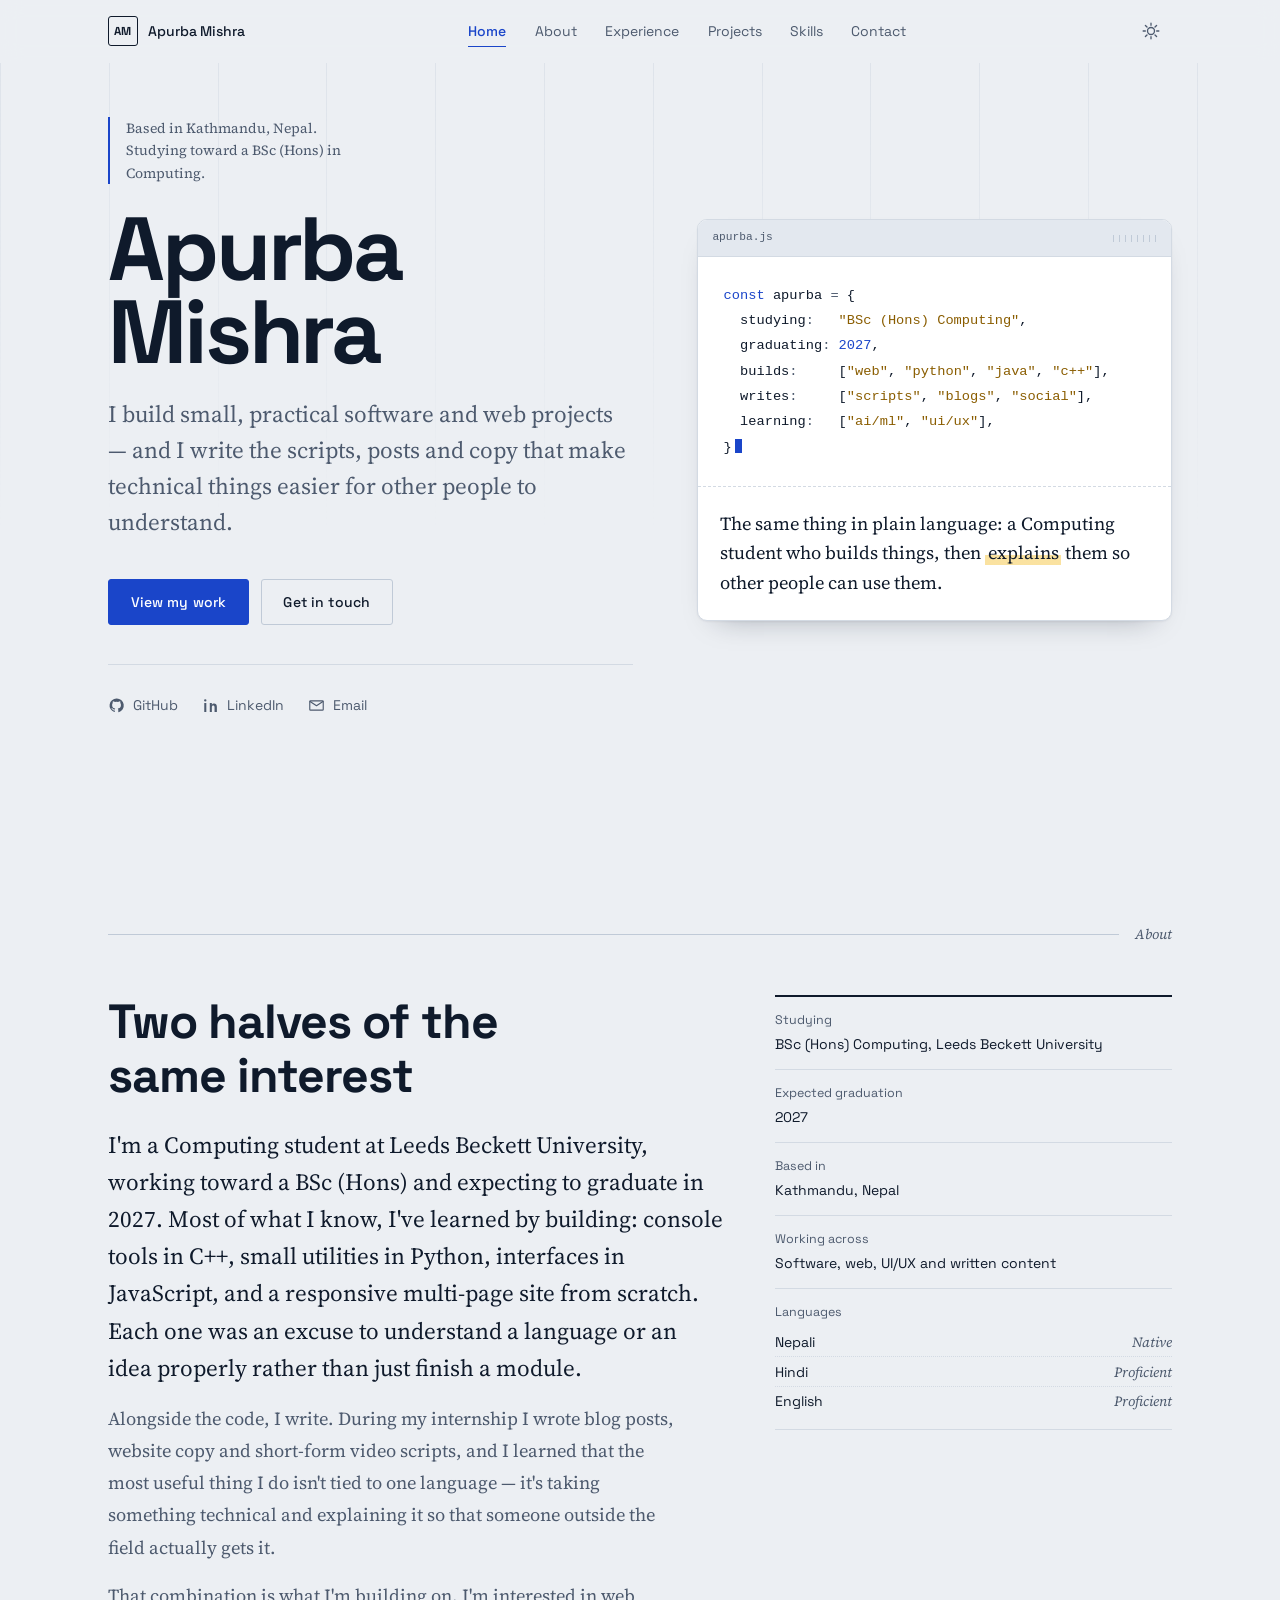
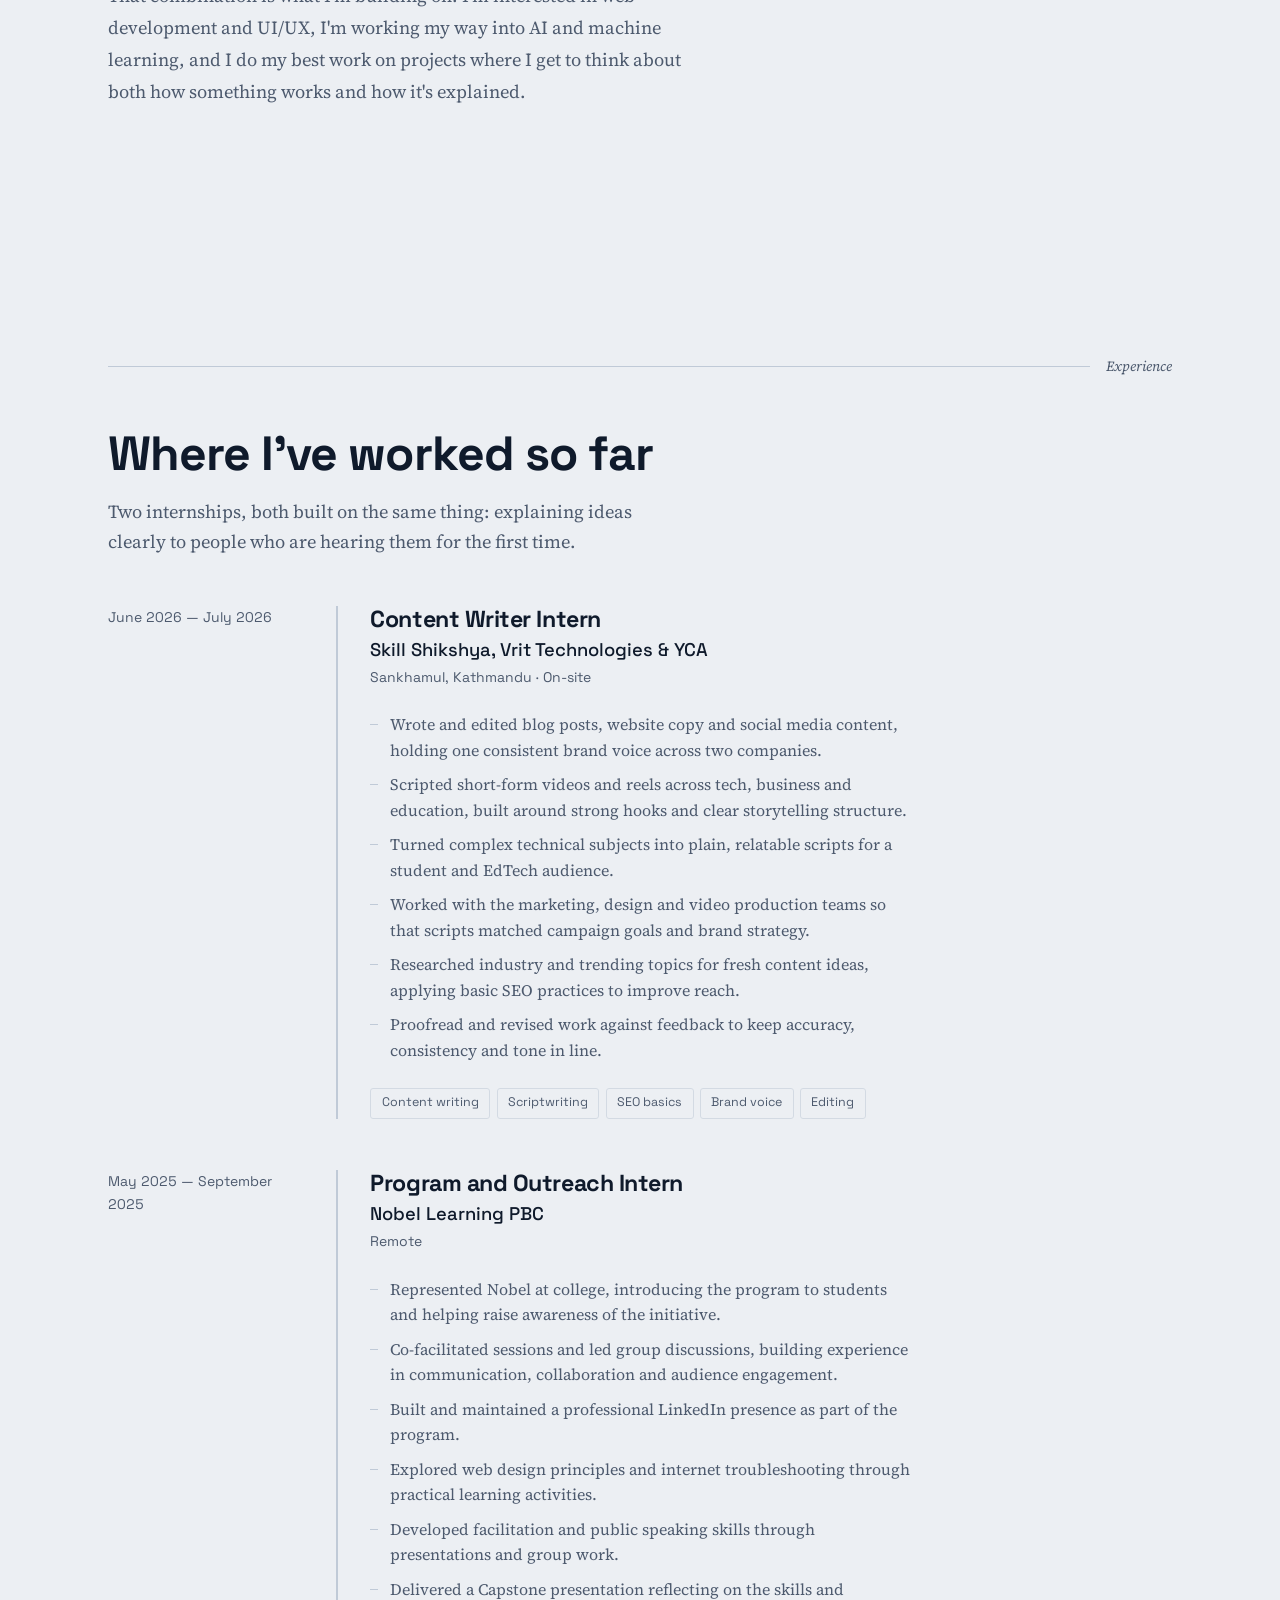
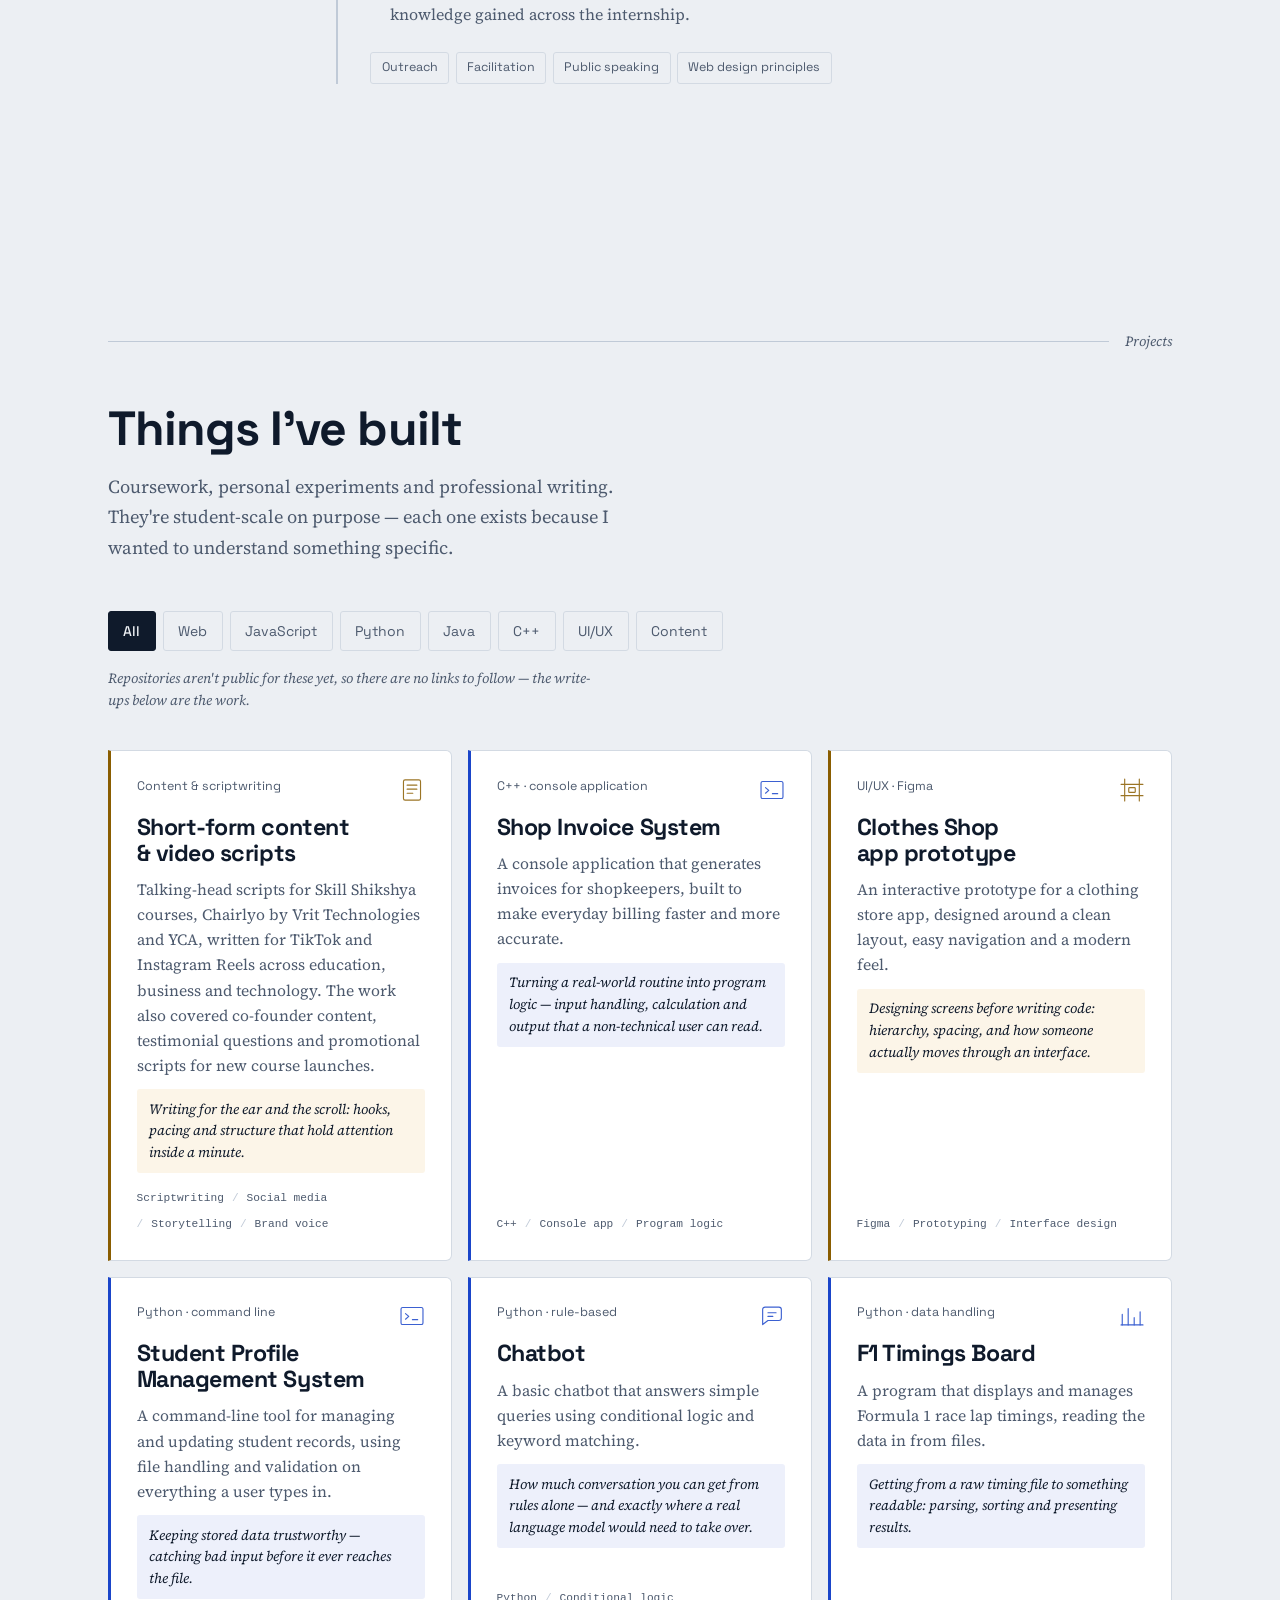
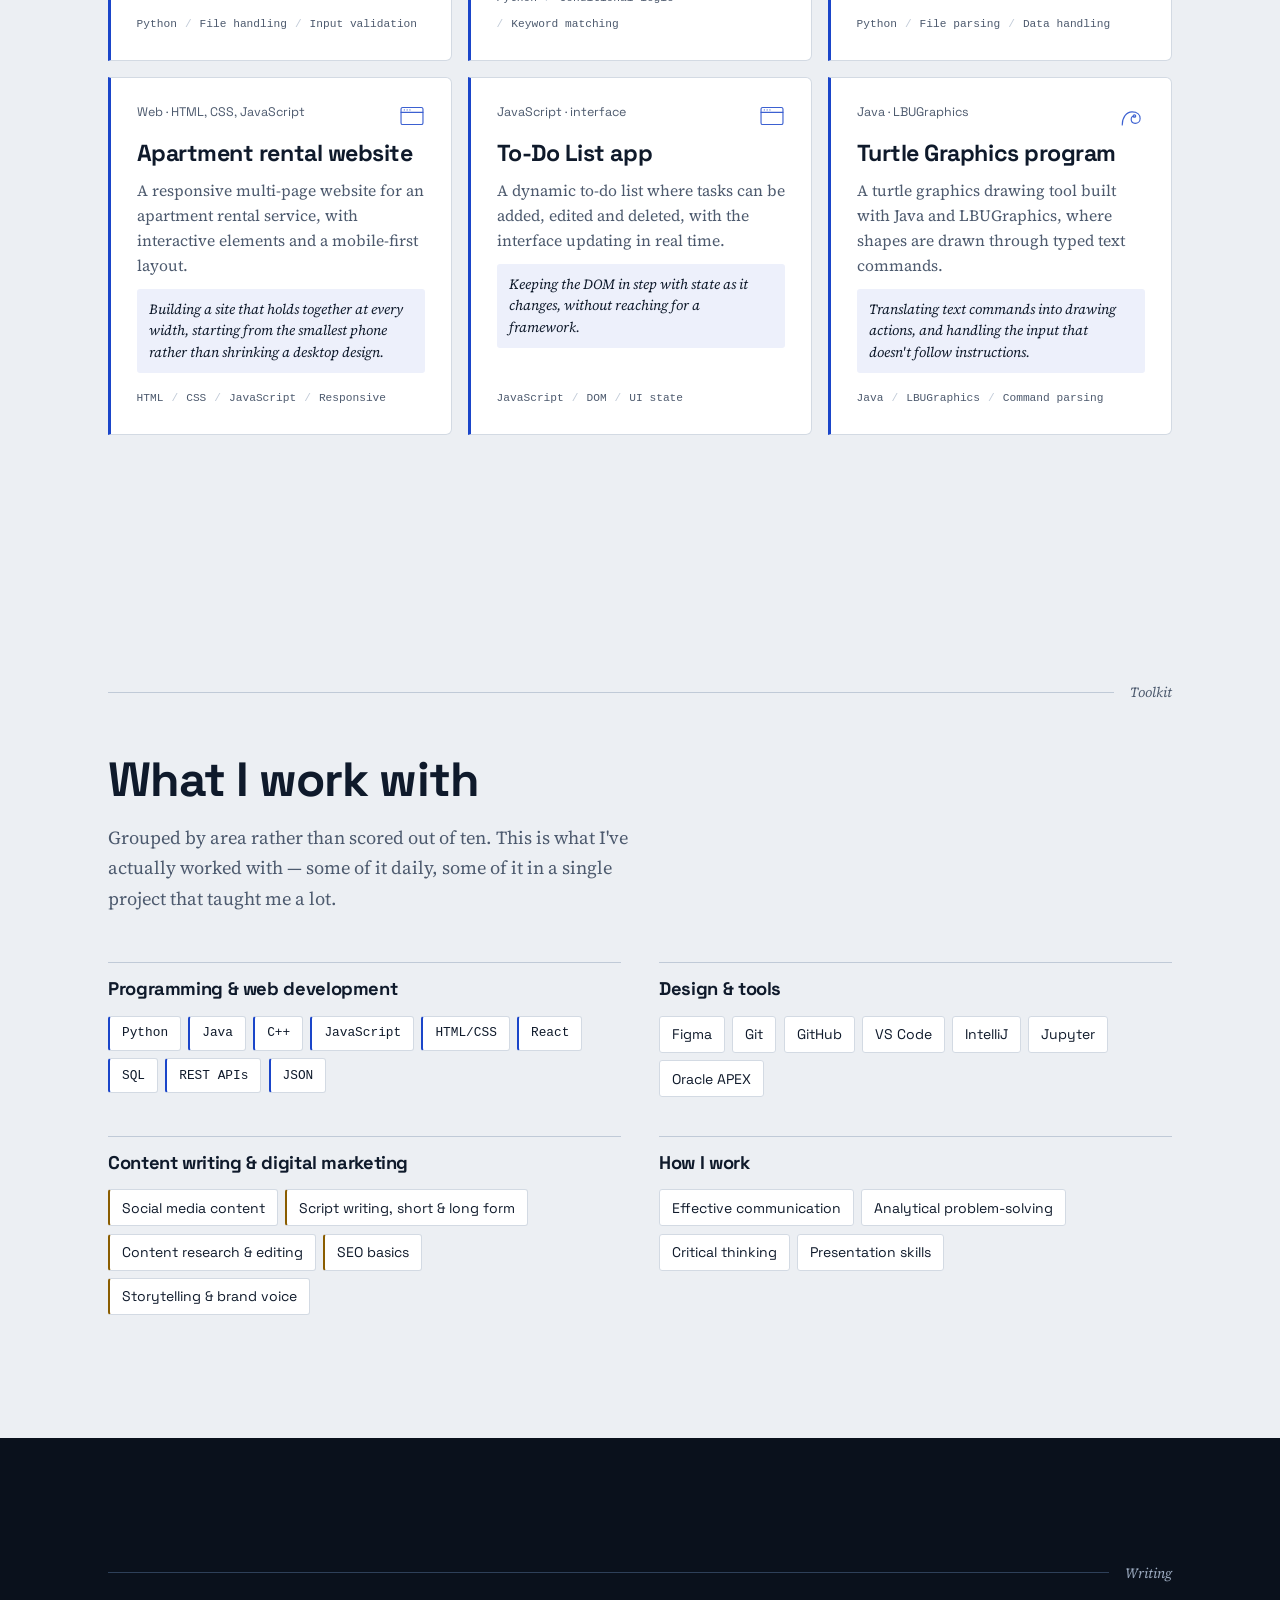
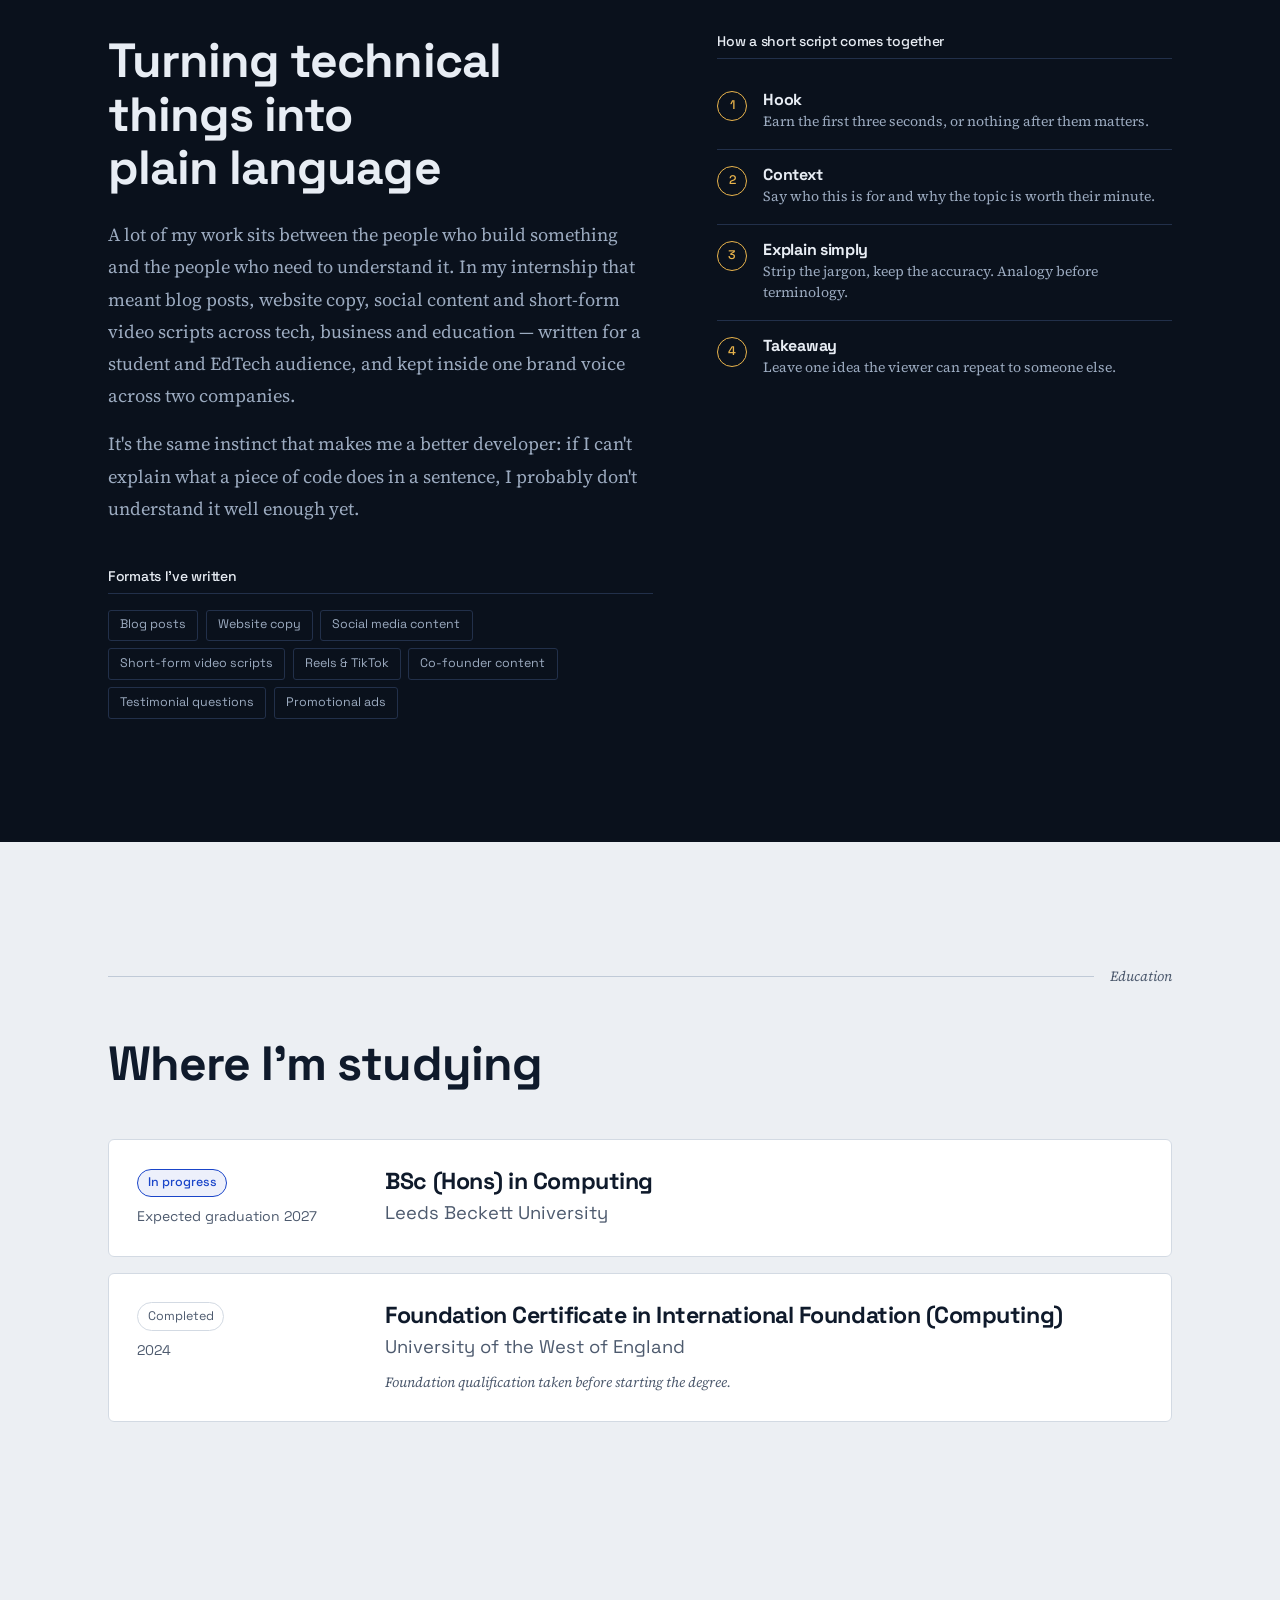
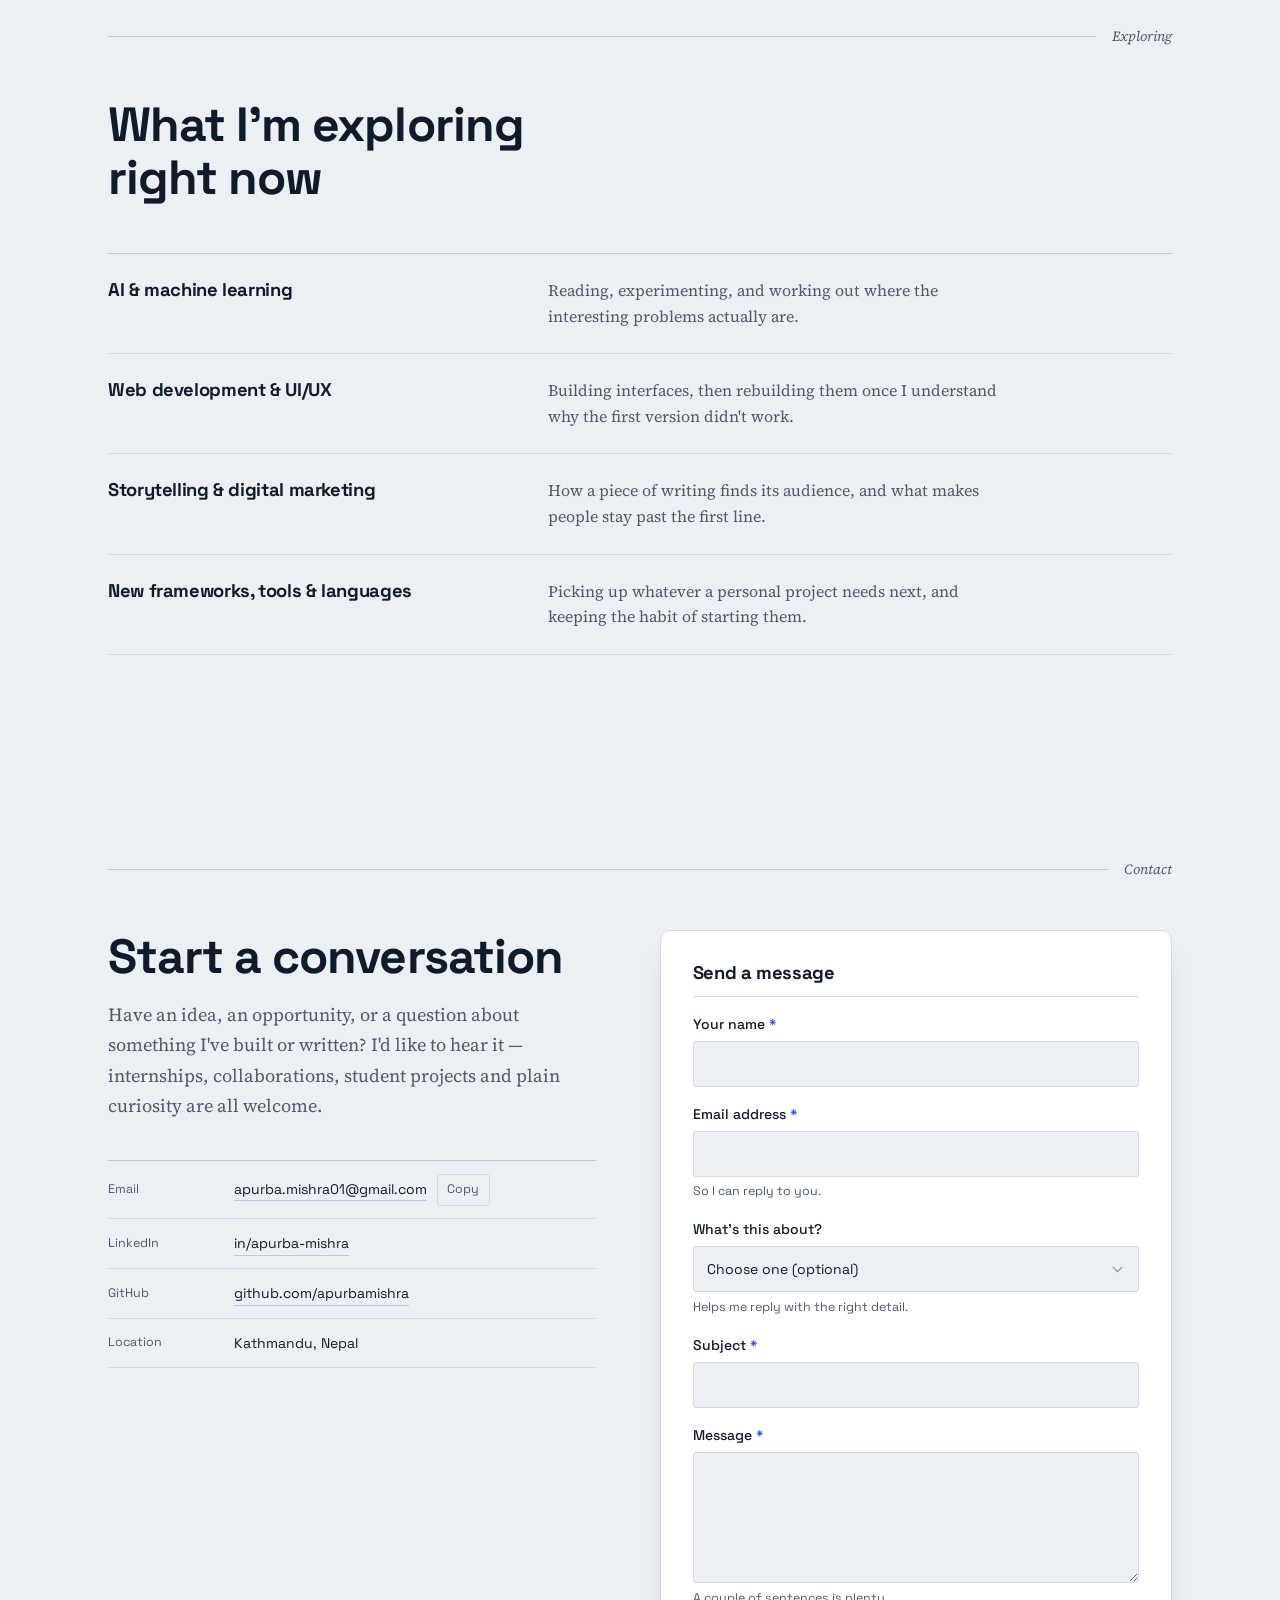
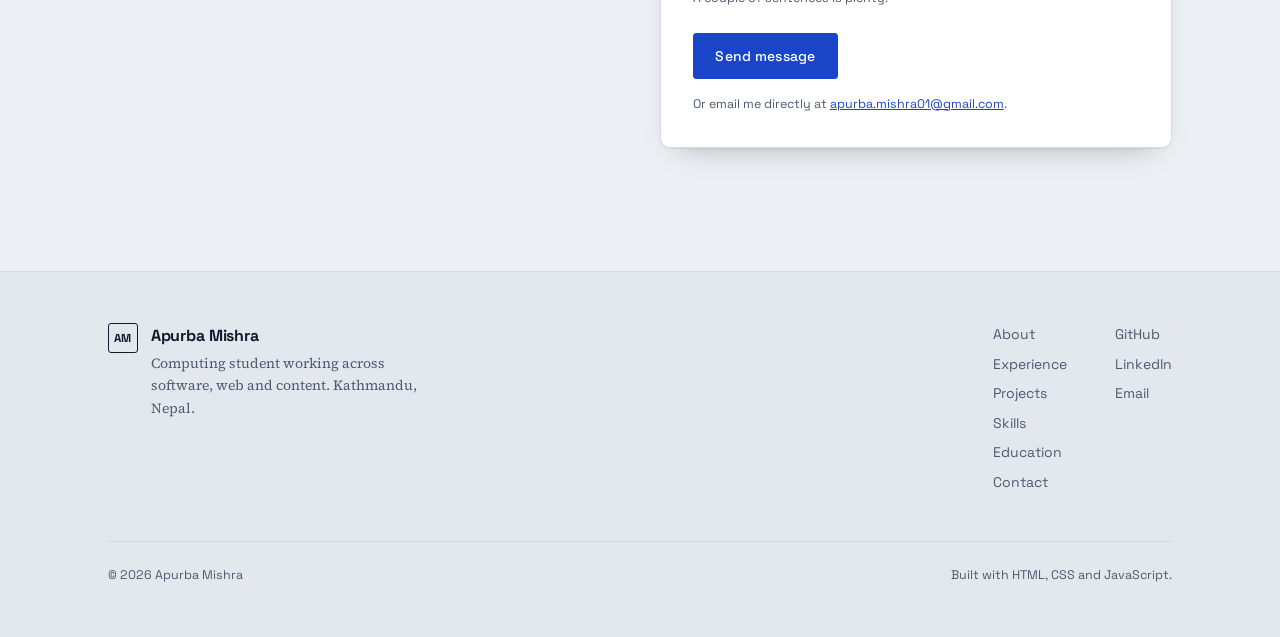
==== index.html @ a7460ad1 "Initial portfolio website" ====
<!DOCTYPE html>
<html lang="en">
<head>
<meta charset="utf-8">
<meta name="viewport" content="width=device-width, initial-scale=1">

<title>Apurba Mishra — Computing Student in Kathmandu</title>
<meta name="description" content="Apurba Mishra is a Computing student at Leeds Beckett University (expected 2027) working across software, web development and digital content writing in Kathmandu, Nepal.">
<link rel="canonical" href="https://apurbamishra.com.np/">
<meta name="robots" content="index, follow">
<meta name="author" content="Apurba Mishra">
<meta name="color-scheme" content="light dark">
<meta name="theme-color" content="#eceff3" media="(prefers-color-scheme: light)">
<meta name="theme-color" content="#0a111c" media="(prefers-color-scheme: dark)">

<!-- Open Graph -->
<meta property="og:type" content="website">
<meta property="og:url" content="https://apurbamishra.com.np/">
<meta property="og:site_name" content="Apurba Mishra">
<meta property="og:title" content="Apurba Mishra — Computing Student in Kathmandu">
<meta property="og:description" content="Computing student building practical software and web projects, and writing the scripts and articles that make technical ideas easier to understand.">
<meta property="og:image" content="https://apurbamishra.com.np/assets/og-image.png">
<meta property="og:image:width" content="1200">
<meta property="og:image:height" content="630">
<meta property="og:image:alt" content="Apurba Mishra — Computing student, Kathmandu, Nepal">
<meta property="og:locale" content="en_GB">

<!-- Twitter / X -->
<meta name="twitter:card" content="summary_large_image">
<meta name="twitter:title" content="Apurba Mishra — Computing Student in Kathmandu">
<meta name="twitter:description" content="Computing student building practical software and web projects, and writing the scripts and articles that make technical ideas easier to understand.">
<meta name="twitter:image" content="https://apurbamishra.com.np/assets/og-image.png">

<!-- Icons -->
<link rel="icon" href="assets/favicon.svg" type="image/svg+xml">
<link rel="icon" href="assets/favicon-32.png" sizes="32x32" type="image/png">
<link rel="icon" href="assets/favicon-16.png" sizes="16x16" type="image/png">
<link rel="apple-touch-icon" href="assets/apple-touch-icon.png">

<!-- Typefaces: Space Grotesk (interface) + Source Serif 4 (reading). Mono uses the system stack. -->
<link rel="preconnect" href="https://fonts.googleapis.com">
<link rel="preconnect" href="https://fonts.gstatic.com" crossorigin>
<link rel="stylesheet" href="https://fonts.googleapis.com/css2?family=Source+Serif+4:ital,opsz,wght@0,8..60,400;0,8..60,600;1,8..60,400&family=Space+Grotesk:wght@400;500;700&display=swap">

<link rel="stylesheet" href="styles.css">

<!-- Applies the saved theme before first paint so the page never flashes the wrong colours. -->
<script>
  (function () {
    try {
      var saved = localStorage.getItem('am-theme');
      var theme = saved || (window.matchMedia('(prefers-color-scheme: dark)').matches ? 'dark' : 'light');
      document.documentElement.dataset.theme = theme;
    } catch (e) {
      document.documentElement.dataset.theme = 'light';
    }
    document.documentElement.classList.add('js');
  })();
</script>

<script type="application/ld+json">
{
  "@context": "https://schema.org",
  "@graph": [
    {
      "@type": "Person",
      "@id": "https://apurbamishra.com.np/#apurba-mishra",
      "name": "Apurba Mishra",
      "givenName": "Apurba",
      "familyName": "Mishra",
      "url": "https://apurbamishra.com.np/",
      "email": "mailto:apurba.mishra01@gmail.com",
      "jobTitle": "Computing Student",
      "description": "Computing student working across software development, web development and digital content writing.",
      "address": {
        "@type": "PostalAddress",
        "addressLocality": "Kathmandu",
        "addressCountry": "NP"
      },
      "affiliation": {
        "@type": "CollegeOrUniversity",
        "name": "Leeds Beckett University"
      },
      "alumniOf": {
        "@type": "CollegeOrUniversity",
        "name": "University of the West of England"
      },
      "knowsAbout": [
        "Software Development",
        "Web Development",
        "Python",
        "Java",
        "C++",
        "JavaScript",
        "HTML and CSS",
        "UI/UX Design",
        "Content Writing",
        "Scriptwriting"
      ],
      "knowsLanguage": [
        { "@type": "Language", "name": "Nepali" },
        { "@type": "Language", "name": "Hindi" },
        { "@type": "Language", "name": "English" }
      ],
      "sameAs": [
        "https://github.com/apurbamishra",
        "https://www.linkedin.com/in/apurba-mishra-a02538324"
      ]
    },
    {
      "@type": "WebSite",
      "@id": "https://apurbamishra.com.np/#website",
      "url": "https://apurbamishra.com.np/",
      "name": "Apurba Mishra",
      "inLanguage": "en",
      "about": { "@id": "https://apurbamishra.com.np/#apurba-mishra" },
      "publisher": { "@id": "https://apurbamishra.com.np/#apurba-mishra" }
    }
  ]
}
</script>
</head>

<body>
<a class="skip-link" href="#main">Skip to content</a>

<div class="progress" aria-hidden="true"><span class="progress__bar" id="readingProgress"></span></div>

<header class="site-header" id="top">
  <div class="shell header__inner">
    <a class="brand" href="#top">
      <span class="brand__mark" aria-hidden="true">AM</span>
      <span class="brand__name">Apurba Mishra</span>
    </a>

    <nav class="nav" id="primary-nav" aria-label="Primary">
      <ul class="nav__list">
        <li><a class="nav__link" href="#home">Home</a></li>
        <li><a class="nav__link" href="#about">About</a></li>
        <li><a class="nav__link" href="#experience">Experience</a></li>
        <li><a class="nav__link" href="#projects">Projects</a></li>
        <li><a class="nav__link" href="#skills">Skills</a></li>
        <li><a class="nav__link" href="#contact">Contact</a></li>
      </ul>
      <p class="nav__footnote">Kathmandu, Nepal</p>
    </nav>

    <div class="header__actions">
      <button class="icon-btn" id="themeToggle" type="button" aria-pressed="false">
        <span class="visually-hidden" id="themeToggleLabel">Switch to dark theme</span>
        <svg class="icon icon--sun" viewBox="0 0 24 24" aria-hidden="true" focusable="false">
          <circle cx="12" cy="12" r="4.2"></circle>
          <path d="M12 2.6v2.6M12 18.8v2.6M2.6 12h2.6M18.8 12h2.6M5.3 5.3l1.9 1.9M16.8 16.8l1.9 1.9M18.7 5.3l-1.9 1.9M7.2 16.8l-1.9 1.9"></path>
        </svg>
        <svg class="icon icon--moon" viewBox="0 0 24 24" aria-hidden="true" focusable="false">
          <path d="M20 14.2A8.4 8.4 0 1 1 9.8 4a6.9 6.9 0 0 0 10.2 10.2z"></path>
        </svg>
      </button>

      <button class="icon-btn nav-toggle" id="navToggle" type="button" aria-expanded="false" aria-controls="primary-nav">
        <span class="visually-hidden">Open menu</span>
        <span class="nav-toggle__bars" aria-hidden="true"><i></i><i></i></span>
      </button>
    </div>
  </div>
</header>

<main id="main">

  <!-- ===== Hero ===== -->
  <section class="section hero" id="home" aria-labelledby="hero-title">
    <div class="shell hero__grid">
      <div class="hero__intro">
        <p class="hero__standfirst">Based in Kathmandu, Nepal. Studying toward a BSc (Hons) in Computing.</p>
        <h1 class="hero__name" id="hero-title">Apurba Mishra</h1>
        <p class="hero__lede">
          I build small, practical software and web projects — and I write the scripts,
          posts and copy that make technical things easier for other people to understand.
        </p>

        <div class="hero__actions">
          <a class="btn btn--primary" href="#projects">View my work</a>
          <a class="btn btn--ghost" href="#contact">Get in touch</a>
          <!--
            OPTIONAL CV BUTTON — disabled on purpose.
            Add your PDF at assets/Apurba-Mishra-CV.pdf, then uncomment the line below.
            <a class="btn btn--ghost" href="assets/Apurba-Mishra-CV.pdf" download>Download CV</a>
          -->
        </div>

        <ul class="hero__links">
          <li>
            <a class="social-link" href="https://github.com/apurbamishra" target="_blank" rel="noopener noreferrer">
              <svg class="icon" viewBox="0 0 24 24" aria-hidden="true" focusable="false"><path d="M12 2.2a9.8 9.8 0 0 0-3.1 19.1c.5.1.7-.2.7-.5v-1.8c-2.7.6-3.3-1.3-3.3-1.3-.5-1.1-1.1-1.4-1.1-1.4-.9-.6.1-.6.1-.6 1 .1 1.5 1 1.5 1 .9 1.5 2.3 1.1 2.9.8.1-.6.3-1.1.6-1.3-2.2-.2-4.5-1.1-4.5-4.9 0-1.1.4-2 1-2.7-.1-.3-.4-1.3.1-2.6 0 0 .8-.3 2.7 1a9.4 9.4 0 0 1 4.9 0c1.9-1.3 2.7-1 2.7-1 .5 1.3.2 2.3.1 2.6.6.7 1 1.6 1 2.7 0 3.8-2.3 4.7-4.5 4.9.3.3.7 1 .7 1.9v2.8c0 .3.2.6.7.5A9.8 9.8 0 0 0 12 2.2z"></path></svg>
              <span>GitHub</span>
            </a>
          </li>
          <li>
            <a class="social-link" href="https://www.linkedin.com/in/apurba-mishra-a02538324" target="_blank" rel="noopener noreferrer">
              <svg class="icon" viewBox="0 0 24 24" aria-hidden="true" focusable="false"><path d="M6.1 8.6H3.2V21h2.9V8.6zM4.6 3a1.7 1.7 0 1 0 0 3.4 1.7 1.7 0 0 0 0-3.4zM21 13.9c0-3.2-1.7-4.7-4-4.7a3.5 3.5 0 0 0-3.1 1.7V8.6H11V21h2.9v-6.4c0-1.7.6-2.6 1.9-2.6s1.9.9 1.9 2.6V21H21v-7.1z"></path></svg>
              <span>LinkedIn</span>
            </a>
          </li>
          <li>
            <a class="social-link" href="mailto:apurba.mishra01@gmail.com">
              <svg class="icon icon--stroke" viewBox="0 0 24 24" aria-hidden="true" focusable="false"><path d="M3.6 5.4h16.8c.6 0 1.1.5 1.1 1.1v11c0 .6-.5 1.1-1.1 1.1H3.6c-.6 0-1.1-.5-1.1-1.1v-11c0-.6.5-1.1 1.1-1.1z"></path><path d="m2.9 6.4 9.1 6 9.1-6"></path></svg>
              <span>Email</span>
            </a>
          </li>
        </ul>
      </div>

      <!--
        HERO VISUAL — no photograph by design.
        To use a photo later: replace everything inside <figure class="idcard"> with
        <img src="assets/images/apurba.jpg" alt="Apurba Mishra" width="720" height="900" loading="eager">
        and add `.idcard img { width:100%; height:auto; display:block; }` to styles.css.
      -->
      <div class="hero__figure">
        <figure class="idcard" id="heroFigure">
          <div class="idcard__bar">
            <span class="idcard__file">apurba.js</span>
            <span class="idcard__grid" aria-hidden="true"></span>
          </div>

          <!-- tabindex="0": the panel scrolls sideways on narrow screens, so it
               has to be reachable and scrollable with the keyboard too. -->
          <pre class="idcard__code" tabindex="0"><code><span class="tok-kw">const</span> <span class="tok-var">apurba</span> <span class="tok-op">=</span> {
  studying<span class="tok-op">:</span>   <span class="tok-str">"BSc (Hons) Computing"</span>,
  graduating<span class="tok-op">:</span> <span class="tok-num">2027</span>,
  builds<span class="tok-op">:</span>     [<span class="tok-str">"web"</span>, <span class="tok-str">"python"</span>, <span class="tok-str">"java"</span>, <span class="tok-str">"c++"</span>],
  writes<span class="tok-op">:</span>     [<span class="tok-str">"scripts"</span>, <span class="tok-str">"blogs"</span>, <span class="tok-str">"social"</span>],
  learning<span class="tok-op">:</span>   [<span class="tok-str">"ai/ml"</span>, <span class="tok-str">"ui/ux"</span>],
}<span class="caret" aria-hidden="true"></span></code></pre>

          <figcaption class="idcard__caption">
            The same thing in plain language: a Computing student who builds
            things, then <mark>explains</mark> them so other people can use them.
          </figcaption>
        </figure>
      </div>
    </div>
  </section>

  <!-- ===== About ===== -->
  <section class="section" id="about" aria-labelledby="about-title">
    <div class="shell">
      <p class="runner" aria-hidden="true"><span>About</span></p>

      <div class="about__grid">
        <div class="about__prose">
          <h2 class="section__title" id="about-title">Two halves of the same interest</h2>

          <p>
            I'm a Computing student at Leeds Beckett University, working toward a BSc (Hons)
            and expecting to graduate in 2027. Most of what I know, I've learned by building:
            console tools in C++, small utilities in Python, interfaces in JavaScript, and a
            responsive multi-page site from scratch. Each one was an excuse to understand a
            language or an idea properly rather than just finish a module.
          </p>
          <p>
            Alongside the code, I write. During my internship I wrote blog posts, website copy
            and short-form video scripts, and I learned that the most useful thing I do isn't
            tied to one language — it's taking something technical and explaining it so that
            someone outside the field actually gets it.
          </p>
          <p>
            That combination is what I'm building on. I'm interested in web development and
            UI/UX, I'm working my way into AI and machine learning, and I do my best work on
            projects where I get to think about both how something works and how it's explained.
          </p>
        </div>

        <aside class="about__aside" aria-label="Quick facts">
          <dl class="facts">
            <div class="fact">
              <dt>Studying</dt>
              <dd>BSc (Hons) Computing, Leeds Beckett University</dd>
            </div>
            <div class="fact">
              <dt>Expected graduation</dt>
              <dd>2027</dd>
            </div>
            <div class="fact">
              <dt>Based in</dt>
              <dd>Kathmandu, Nepal</dd>
            </div>
            <div class="fact">
              <dt>Working across</dt>
              <dd>Software, web, UI/UX and written content</dd>
            </div>
            <div class="fact">
              <dt>Languages</dt>
              <dd>
                <ul class="lang-list">
                  <li><span>Nepali</span><span class="lang-list__level">Native</span></li>
                  <li><span>Hindi</span><span class="lang-list__level">Proficient</span></li>
                  <li><span>English</span><span class="lang-list__level">Proficient</span></li>
                </ul>
              </dd>
            </div>
          </dl>
        </aside>
      </div>
    </div>
  </section>

  <!-- ===== Experience ===== -->
  <section class="section" id="experience" aria-labelledby="experience-title">
    <div class="shell">
      <p class="runner" aria-hidden="true"><span>Experience</span></p>
      <div class="section__head">
        <h2 class="section__title" id="experience-title">Where I've worked so far</h2>
        <p class="section__lede">
          Two internships, both built on the same thing: explaining ideas clearly to people
          who are hearing them for the first time.
        </p>
      </div>

      <ol class="timeline">
        <li class="job" data-reveal>
          <p class="job__when">June 2026 — July 2026</p>
          <div class="job__body">
            <h3 class="job__role">Content Writer Intern</h3>
            <p class="job__org">Skill Shikshya, Vrit Technologies &amp; YCA</p>
            <p class="job__place">Sankhamul, Kathmandu &middot; On-site</p>
            <ul class="job__list">
              <li>Wrote and edited blog posts, website copy and social media content, holding one consistent brand voice across two companies.</li>
              <li>Scripted short-form videos and reels across tech, business and education, built around strong hooks and clear storytelling structure.</li>
              <li>Turned complex technical subjects into plain, relatable scripts for a student and EdTech audience.</li>
              <li>Worked with the marketing, design and video production teams so that scripts matched campaign goals and brand strategy.</li>
              <li>Researched industry and trending topics for fresh content ideas, applying basic SEO practices to improve reach.</li>
              <li>Proofread and revised work against feedback to keep accuracy, consistency and tone in line.</li>
            </ul>
            <ul class="tagrow">
              <li class="tag">Content writing</li>
              <li class="tag">Scriptwriting</li>
              <li class="tag">SEO basics</li>
              <li class="tag">Brand voice</li>
              <li class="tag">Editing</li>
            </ul>
          </div>
        </li>

        <li class="job" data-reveal>
          <p class="job__when">May 2025 — September 2025</p>
          <div class="job__body">
            <h3 class="job__role">Program and Outreach Intern</h3>
            <p class="job__org">Nobel Learning PBC</p>
            <p class="job__place">Remote</p>
            <ul class="job__list">
              <li>Represented Nobel at college, introducing the program to students and helping raise awareness of the initiative.</li>
              <li>Co-facilitated sessions and led group discussions, building experience in communication, collaboration and audience engagement.</li>
              <li>Built and maintained a professional LinkedIn presence as part of the program.</li>
              <li>Explored web design principles and internet troubleshooting through practical learning activities.</li>
              <li>Developed facilitation and public speaking skills through presentations and group work.</li>
              <li>Delivered a Capstone presentation reflecting on the skills and knowledge gained across the internship.</li>
            </ul>
            <ul class="tagrow">
              <li class="tag">Outreach</li>
              <li class="tag">Facilitation</li>
              <li class="tag">Public speaking</li>
              <li class="tag">Web design principles</li>
            </ul>
          </div>
        </li>
      </ol>
    </div>
  </section>

  <!-- ===== Projects ===== -->
  <section class="section" id="projects" aria-labelledby="projects-title">
    <div class="shell">
      <p class="runner" aria-hidden="true"><span>Projects</span></p>
      <div class="section__head">
        <h2 class="section__title" id="projects-title">Things I've built</h2>
        <p class="section__lede">
          Coursework, personal experiments and professional writing. They're student-scale on
          purpose — each one exists because I wanted to understand something specific.
        </p>
      </div>

      <div class="filters" role="group" aria-labelledby="filter-label">
        <p class="visually-hidden" id="filter-label">Filter projects by area</p>
        <button class="filter is-active" type="button" data-filter="all" aria-pressed="true">All</button>
        <button class="filter" type="button" data-filter="web" aria-pressed="false">Web</button>
        <button class="filter" type="button" data-filter="javascript" aria-pressed="false">JavaScript</button>
        <button class="filter" type="button" data-filter="python" aria-pressed="false">Python</button>
        <button class="filter" type="button" data-filter="java" aria-pressed="false">Java</button>
        <button class="filter" type="button" data-filter="cpp" aria-pressed="false">C++</button>
        <button class="filter" type="button" data-filter="uiux" aria-pressed="false">UI/UX</button>
        <button class="filter" type="button" data-filter="content" aria-pressed="false">Content</button>
      </div>
      <p class="filters__note">
        Repositories aren't public for these yet, so there are no links to follow — the write-ups below are the work.
      </p>
      <p class="visually-hidden" id="filterStatus" role="status"></p>

      <div class="projects" id="projectGrid">

        <article class="project" data-cat="content" data-reveal>
          <div class="project__head">
            <span class="project__kind">Content &amp; scriptwriting</span>
            <svg class="project__glyph" viewBox="0 0 32 32" aria-hidden="true" focusable="false"><use href="#g-script"></use></svg>
          </div>
          <h3 class="project__title">Short-form content &amp; video scripts</h3>
          <p class="project__desc">
            Talking-head scripts for Skill Shikshya courses, Chairlyo by Vrit Technologies and
            YCA, written for TikTok and Instagram Reels across education, business and
            technology. The work also covered co-founder content, testimonial questions and
            promotional scripts for new course launches.
          </p>
          <p class="project__note">Writing for the ear and the scroll: hooks, pacing and structure that hold attention inside a minute.</p>
          <ul class="project__tags">
            <li>Scriptwriting</li><li>Social media</li><li>Storytelling</li><li>Brand voice</li>
          </ul>
        </article>

        <article class="project" data-cat="cpp" data-reveal>
          <div class="project__head">
            <span class="project__kind">C++ &middot; console application</span>
            <svg class="project__glyph" viewBox="0 0 32 32" aria-hidden="true" focusable="false"><use href="#g-terminal"></use></svg>
          </div>
          <h3 class="project__title">Shop Invoice System</h3>
          <p class="project__desc">
            A console application that generates invoices for shopkeepers, built to make
            everyday billing faster and more accurate.
          </p>
          <p class="project__note">Turning a real-world routine into program logic — input handling, calculation and output that a non-technical user can read.</p>
          <ul class="project__tags">
            <li>C++</li><li>Console app</li><li>Program logic</li>
          </ul>
        </article>

        <article class="project" data-cat="uiux" data-reveal>
          <div class="project__head">
            <span class="project__kind">UI/UX &middot; Figma</span>
            <svg class="project__glyph" viewBox="0 0 32 32" aria-hidden="true" focusable="false"><use href="#g-design"></use></svg>
          </div>
          <h3 class="project__title">Clothes Shop app prototype</h3>
          <p class="project__desc">
            An interactive prototype for a clothing store app, designed around a clean layout,
            easy navigation and a modern feel.
          </p>
          <p class="project__note">Designing screens before writing code: hierarchy, spacing, and how someone actually moves through an interface.</p>
          <ul class="project__tags">
            <li>Figma</li><li>Prototyping</li><li>Interface design</li>
          </ul>
        </article>

        <article class="project" data-cat="python" data-reveal>
          <div class="project__head">
            <span class="project__kind">Python &middot; command line</span>
            <svg class="project__glyph" viewBox="0 0 32 32" aria-hidden="true" focusable="false"><use href="#g-terminal"></use></svg>
          </div>
          <h3 class="project__title">Student Profile Management System</h3>
          <p class="project__desc">
            A command-line tool for managing and updating student records, using file handling
            and validation on everything a user types in.
          </p>
          <p class="project__note">Keeping stored data trustworthy — catching bad input before it ever reaches the file.</p>
          <ul class="project__tags">
            <li>Python</li><li>File handling</li><li>Input validation</li>
          </ul>
        </article>

        <article class="project" data-cat="python" data-reveal>
          <div class="project__head">
            <span class="project__kind">Python &middot; rule-based</span>
            <svg class="project__glyph" viewBox="0 0 32 32" aria-hidden="true" focusable="false"><use href="#g-chat"></use></svg>
          </div>
          <h3 class="project__title">Chatbot</h3>
          <p class="project__desc">
            A basic chatbot that answers simple queries using conditional logic and keyword
            matching.
          </p>
          <p class="project__note">How much conversation you can get from rules alone — and exactly where a real language model would need to take over.</p>
          <ul class="project__tags">
            <li>Python</li><li>Conditional logic</li><li>Keyword matching</li>
          </ul>
        </article>

        <article class="project" data-cat="python" data-reveal>
          <div class="project__head">
            <span class="project__kind">Python &middot; data handling</span>
            <svg class="project__glyph" viewBox="0 0 32 32" aria-hidden="true" focusable="false"><use href="#g-data"></use></svg>
          </div>
          <h3 class="project__title">F1 Timings Board</h3>
          <p class="project__desc">
            A program that displays and manages Formula 1 race lap timings, reading the data
            in from files.
          </p>
          <p class="project__note">Getting from a raw timing file to something readable: parsing, sorting and presenting results.</p>
          <ul class="project__tags">
            <li>Python</li><li>File parsing</li><li>Data handling</li>
          </ul>
        </article>

        <article class="project" data-cat="web javascript" data-reveal>
          <div class="project__head">
            <span class="project__kind">Web &middot; HTML, CSS, JavaScript</span>
            <svg class="project__glyph" viewBox="0 0 32 32" aria-hidden="true" focusable="false"><use href="#g-web"></use></svg>
          </div>
          <h3 class="project__title">Apartment rental website</h3>
          <p class="project__desc">
            A responsive multi-page website for an apartment rental service, with interactive
            elements and a mobile-first layout.
          </p>
          <p class="project__note">Building a site that holds together at every width, starting from the smallest phone rather than shrinking a desktop design.</p>
          <ul class="project__tags">
            <li>HTML</li><li>CSS</li><li>JavaScript</li><li>Responsive</li>
          </ul>
        </article>

        <article class="project" data-cat="web javascript" data-reveal>
          <div class="project__head">
            <span class="project__kind">JavaScript &middot; interface</span>
            <svg class="project__glyph" viewBox="0 0 32 32" aria-hidden="true" focusable="false"><use href="#g-web"></use></svg>
          </div>
          <h3 class="project__title">To-Do List app</h3>
          <p class="project__desc">
            A dynamic to-do list where tasks can be added, edited and deleted, with the
            interface updating in real time.
          </p>
          <p class="project__note">Keeping the DOM in step with state as it changes, without reaching for a framework.</p>
          <ul class="project__tags">
            <li>JavaScript</li><li>DOM</li><li>UI state</li>
          </ul>
        </article>

        <article class="project" data-cat="java" data-reveal>
          <div class="project__head">
            <span class="project__kind">Java &middot; LBUGraphics</span>
            <svg class="project__glyph" viewBox="0 0 32 32" aria-hidden="true" focusable="false"><use href="#g-draw"></use></svg>
          </div>
          <h3 class="project__title">Turtle Graphics program</h3>
          <p class="project__desc">
            A turtle graphics drawing tool built with Java and LBUGraphics, where shapes are
            drawn through typed text commands.
          </p>
          <p class="project__note">Translating text commands into drawing actions, and handling the input that doesn't follow instructions.</p>
          <ul class="project__tags">
            <li>Java</li><li>LBUGraphics</li><li>Command parsing</li>
          </ul>
        </article>

      </div>
    </div>
  </section>

  <!-- ===== Skills ===== -->
  <section class="section" id="skills" aria-labelledby="skills-title">
    <div class="shell">
      <p class="runner" aria-hidden="true"><span>Toolkit</span></p>
      <div class="section__head">
        <h2 class="section__title" id="skills-title">What I work with</h2>
        <p class="section__lede">
          Grouped by area rather than scored out of ten. This is what I've actually worked
          with — some of it daily, some of it in a single project that taught me a lot.
        </p>
      </div>

      <div class="skillset">
        <section class="skillgroup" aria-labelledby="sg-code" data-reveal>
          <h3 class="skillgroup__title" id="sg-code">Programming &amp; web development</h3>
          <ul class="chips chips--mono">
            <li>Python</li><li>Java</li><li>C++</li><li>JavaScript</li><li>HTML/CSS</li>
            <li>React</li><li>SQL</li><li>REST APIs</li><li>JSON</li>
          </ul>
        </section>

        <section class="skillgroup" aria-labelledby="sg-tools" data-reveal>
          <h3 class="skillgroup__title" id="sg-tools">Design &amp; tools</h3>
          <ul class="chips">
            <li>Figma</li><li>Git</li><li>GitHub</li><li>VS Code</li>
            <li>IntelliJ</li><li>Jupyter</li><li>Oracle APEX</li>
          </ul>
        </section>

        <section class="skillgroup" aria-labelledby="sg-content" data-reveal>
          <h3 class="skillgroup__title" id="sg-content">Content writing &amp; digital marketing</h3>
          <ul class="chips chips--write">
            <li>Social media content</li><li>Script writing, short &amp; long form</li>
            <li>Content research &amp; editing</li><li>SEO basics</li>
            <li>Storytelling &amp; brand voice</li>
          </ul>
        </section>

        <section class="skillgroup" aria-labelledby="sg-soft" data-reveal>
          <h3 class="skillgroup__title" id="sg-soft">How I work</h3>
          <ul class="chips">
            <li>Effective communication</li><li>Analytical problem-solving</li>
            <li>Critical thinking</li><li>Presentation skills</li>
          </ul>
        </section>
      </div>
    </div>
  </section>

  <!-- ===== Content & communication (inverted band) ===== -->
  <section class="section section--ink" id="writing" aria-labelledby="writing-title">
    <div class="shell">
      <p class="runner" aria-hidden="true"><span>Writing</span></p>

      <div class="writing__grid">
        <div class="writing__lead">
          <h2 class="section__title" id="writing-title">Turning technical things into plain language</h2>
          <p class="writing__text">
            A lot of my work sits between the people who build something and the people who
            need to understand it. In my internship that meant blog posts, website copy, social
            content and short-form video scripts across tech, business and education — written
            for a student and EdTech audience, and kept inside one brand voice across two
            companies.
          </p>
          <p class="writing__text">
            It's the same instinct that makes me a better developer: if I can't explain what a
            piece of code does in a sentence, I probably don't understand it well enough yet.
          </p>

          <h3 class="writing__subtitle">Formats I've written</h3>
          <ul class="formats">
            <li>Blog posts</li><li>Website copy</li><li>Social media content</li>
            <li>Short-form video scripts</li><li>Reels &amp; TikTok</li>
            <li>Co-founder content</li><li>Testimonial questions</li><li>Promotional ads</li>
          </ul>
        </div>

        <div class="writing__aside">
          <h3 class="writing__subtitle">How a short script comes together</h3>
          <ol class="moves">
            <li class="move">
              <span class="move__num" aria-hidden="true">1</span>
              <div>
                <h4 class="move__title">Hook</h4>
                <p class="move__text">Earn the first three seconds, or nothing after them matters.</p>
              </div>
            </li>
            <li class="move">
              <span class="move__num" aria-hidden="true">2</span>
              <div>
                <h4 class="move__title">Context</h4>
                <p class="move__text">Say who this is for and why the topic is worth their minute.</p>
              </div>
            </li>
            <li class="move">
              <span class="move__num" aria-hidden="true">3</span>
              <div>
                <h4 class="move__title">Explain simply</h4>
                <p class="move__text">Strip the jargon, keep the accuracy. Analogy before terminology.</p>
              </div>
            </li>
            <li class="move">
              <span class="move__num" aria-hidden="true">4</span>
              <div>
                <h4 class="move__title">Takeaway</h4>
                <p class="move__text">Leave one idea the viewer can repeat to someone else.</p>
              </div>
            </li>
          </ol>
        </div>
      </div>
    </div>
  </section>

  <!-- ===== Education ===== -->
  <section class="section" id="education" aria-labelledby="education-title">
    <div class="shell">
      <p class="runner" aria-hidden="true"><span>Education</span></p>
      <div class="section__head">
        <h2 class="section__title" id="education-title">Where I'm studying</h2>
      </div>

      <ol class="edu">
        <li class="edu__item" data-reveal>
          <div class="edu__when">
            <span class="status status--live">In progress</span>
            <p class="edu__years">Expected graduation 2027</p>
          </div>
          <div class="edu__body">
            <h3 class="edu__award">BSc (Hons) in Computing</h3>
            <p class="edu__school">Leeds Beckett University</p>
          </div>
        </li>
        <li class="edu__item" data-reveal>
          <div class="edu__when">
            <span class="status">Completed</span>
            <p class="edu__years">2024</p>
          </div>
          <div class="edu__body">
            <h3 class="edu__award">Foundation Certificate in International Foundation (Computing)</h3>
            <p class="edu__school">University of the West of England</p>
            <p class="edu__note">Foundation qualification taken before starting the degree.</p>
          </div>
        </li>
      </ol>
    </div>
  </section>

  <!-- ===== Interests ===== -->
  <section class="section section--tight" id="interests" aria-labelledby="interests-title">
    <div class="shell">
      <p class="runner" aria-hidden="true"><span>Exploring</span></p>
      <div class="section__head">
        <h2 class="section__title" id="interests-title">What I'm exploring right now</h2>
      </div>

      <ul class="curious">
        <li class="curious__item" data-reveal>
          <h3>AI &amp; machine learning</h3>
          <p>Reading, experimenting, and working out where the interesting problems actually are.</p>
        </li>
        <li class="curious__item" data-reveal>
          <h3>Web development &amp; UI/UX</h3>
          <p>Building interfaces, then rebuilding them once I understand why the first version didn't work.</p>
        </li>
        <li class="curious__item" data-reveal>
          <h3>Storytelling &amp; digital marketing</h3>
          <p>How a piece of writing finds its audience, and what makes people stay past the first line.</p>
        </li>
        <li class="curious__item" data-reveal>
          <h3>New frameworks, tools &amp; languages</h3>
          <p>Picking up whatever a personal project needs next, and keeping the habit of starting them.</p>
        </li>
      </ul>
    </div>
  </section>

  <!-- ===== Contact ===== -->
  <section class="section" id="contact" aria-labelledby="contact-title">
    <div class="shell">
      <p class="runner" aria-hidden="true"><span>Contact</span></p>

      <div class="contact__grid">
        <div class="contact__intro">
          <h2 class="section__title" id="contact-title">Start a conversation</h2>
          <p class="section__lede">
            Have an idea, an opportunity, or a question about something I've built or written?
            I'd like to hear it — internships, collaborations, student projects and plain
            curiosity are all welcome.
          </p>

          <ul class="contact__direct">
            <li>
              <span class="contact__label">Email</span>
              <span class="contact__value">
                <a href="mailto:apurba.mishra01@gmail.com">apurba.mishra01@gmail.com</a>
                <button class="copy-btn" type="button" id="copyEmail" data-email="apurba.mishra01@gmail.com">
                  <span class="copy-btn__text" aria-live="polite">Copy</span>
                </button>
              </span>
            </li>
            <li>
              <span class="contact__label">LinkedIn</span>
              <span class="contact__value">
                <a href="https://www.linkedin.com/in/apurba-mishra-a02538324" target="_blank" rel="noopener noreferrer">in/apurba-mishra</a>
              </span>
            </li>
            <li>
              <span class="contact__label">GitHub</span>
              <span class="contact__value">
                <a href="https://github.com/apurbamishra" target="_blank" rel="noopener noreferrer">github.com/apurbamishra</a>
              </span>
            </li>
            <li>
              <span class="contact__label">Location</span>
              <span class="contact__value">Kathmandu, Nepal</span>
            </li>
          </ul>
        </div>

        <form class="form" id="contactForm" novalidate>
          <h3 class="form__title">Send a message</h3>

          <div class="field">
            <label class="field__label" for="name">Your name <span class="req" aria-hidden="true">*</span></label>
            <input class="field__input" type="text" id="name" name="name" required autocomplete="name"
                   aria-describedby="name-error">
            <p class="field__error" id="name-error" hidden></p>
          </div>

          <div class="field">
            <label class="field__label" for="email">Email address <span class="req" aria-hidden="true">*</span></label>
            <input class="field__input" type="email" id="email" name="email" required autocomplete="email"
                   inputmode="email" aria-describedby="email-hint email-error">
            <p class="field__hint" id="email-hint">So I can reply to you.</p>
            <p class="field__error" id="email-error" hidden></p>
          </div>

          <div class="field">
            <label class="field__label" for="reason">What's this about?</label>
            <select class="field__input field__select" id="reason" name="reason" aria-describedby="reason-hint">
              <option value="">Choose one (optional)</option>
              <option value="Opportunity or internship">Opportunity or internship</option>
              <option value="Project collaboration">Project collaboration</option>
              <option value="Content or scriptwriting">Content or scriptwriting</option>
              <option value="Question about my work">Question about my work</option>
              <option value="Something else">Something else</option>
            </select>
            <p class="field__hint" id="reason-hint">Helps me reply with the right detail.</p>
          </div>

          <div class="field">
            <label class="field__label" for="subject">Subject <span class="req" aria-hidden="true">*</span></label>
            <input class="field__input" type="text" id="subject" name="subject" required
                   aria-describedby="subject-error">
            <p class="field__error" id="subject-error" hidden></p>
          </div>

          <div class="field">
            <label class="field__label" for="message">Message <span class="req" aria-hidden="true">*</span></label>
            <textarea class="field__input field__textarea" id="message" name="message" rows="5" required
                      aria-describedby="message-hint message-error"></textarea>
            <p class="field__hint" id="message-hint">A couple of sentences is plenty.</p>
            <p class="field__error" id="message-error" hidden></p>
          </div>

          <!-- Honeypot: hidden from people, tempting to bots. Leave it empty. -->
          <div class="hp" aria-hidden="true">
            <label for="company">Company</label>
            <input type="text" id="company" name="company" tabindex="-1" autocomplete="off">
          </div>

          <div class="form__actions">
            <button class="btn btn--primary btn--submit" type="submit" id="submitBtn">
              <span class="btn__label">Send message</span>
              <span class="btn__spinner" aria-hidden="true"></span>
            </button>
            <p class="form__fallback">
              Or email me directly at
              <a href="mailto:apurba.mishra01@gmail.com">apurba.mishra01@gmail.com</a>.
            </p>
          </div>

          <p class="form__status" id="formStatus" role="status" hidden></p>
        </form>
      </div>
    </div>
  </section>

</main>

<footer class="site-footer">
  <div class="shell footer__grid">
    <div class="footer__brand">
      <span class="brand__mark" aria-hidden="true">AM</span>
      <div>
        <p class="footer__name">Apurba Mishra</p>
        <p class="footer__role">Computing student working across software, web and content. Kathmandu, Nepal.</p>
      </div>
    </div>

    <nav class="footer__nav" aria-label="Footer">
      <ul>
        <li><a href="#about">About</a></li>
        <li><a href="#experience">Experience</a></li>
        <li><a href="#projects">Projects</a></li>
        <li><a href="#skills">Skills</a></li>
        <li><a href="#education">Education</a></li>
        <li><a href="#contact">Contact</a></li>
      </ul>
    </nav>

    <ul class="footer__social">
      <li><a href="https://github.com/apurbamishra" target="_blank" rel="noopener noreferrer">GitHub</a></li>
      <li><a href="https://www.linkedin.com/in/apurba-mishra-a02538324" target="_blank" rel="noopener noreferrer">LinkedIn</a></li>
      <li><a href="mailto:apurba.mishra01@gmail.com">Email</a></li>
    </ul>

    <p class="footer__meta">
      <span>&copy; <span id="year">2026</span> Apurba Mishra</span>
      <span>Built with HTML, CSS and JavaScript.</span>
    </p>
  </div>
</footer>

<button class="to-top" id="toTop" type="button" hidden>
  <span class="visually-hidden">Back to top</span>
  <svg class="icon" viewBox="0 0 24 24" aria-hidden="true" focusable="false"><path d="M12 19V5M5.5 11.5 12 5l6.5 6.5"></path></svg>
</button>

<!-- Icon set used by the project cards. -->
<svg class="sprite" aria-hidden="true" focusable="false" width="0" height="0">
  <symbol id="g-terminal" viewBox="0 0 32 32"><rect x="2.5" y="5.5" width="27" height="21" rx="2"></rect><path d="M8 13l4 3.5-4 3.5M16.5 20.5H23"></path></symbol>
  <symbol id="g-web" viewBox="0 0 32 32"><rect x="2.5" y="5.5" width="27" height="21" rx="2"></rect><path d="M2.5 11.5h27M6.5 8.5h.01M10 8.5h.01M13.5 8.5h.01"></path></symbol>
  <symbol id="g-design" viewBox="0 0 32 32"><path d="M7 2.5v27M25 2.5v27M2.5 9h27M2.5 23h27"></path><rect x="12" y="13" width="8" height="6" rx="1"></rect></symbol>
  <symbol id="g-script" viewBox="0 0 32 32"><rect x="5.5" y="3.5" width="21" height="25" rx="2"></rect><path d="M10 10h12M10 15h12M10 20h7"></path></symbol>
  <symbol id="g-data" viewBox="0 0 32 32"><path d="M4 27V14M11.3 27V7M18.7 27v-9M26 27V11"></path><path d="M2.5 27h27"></path></symbol>
  <symbol id="g-draw" viewBox="0 0 32 32"><path d="M4 27c0-9 5-16 12-16s10 4 10 8-3 6-6 6-5-2-5-5 2-4 4-4"></path><circle cx="19" cy="16" r="1.6"></circle></symbol>
  <symbol id="g-chat" viewBox="0 0 32 32"><path d="M27.5 18.5a3 3 0 0 1-3 3H11l-6.5 5V8a3 3 0 0 1 3-3h17a3 3 0 0 1 3 3z"></path><path d="M11 12h10M11 16.5h6"></path></symbol>
</svg>

<script src="script.js" defer></script>
</body>
</html>
---- styles.css ----
/* =============================================================
   Apurba Mishra — personal site
   Design language: a technical document that has been annotated.
   Cool drafting-paper surfaces, one cobalt accent for the "systems"
   side, one amber highlighter for the "writing" side.
   ============================================================= */

/* ---------- 1. Design tokens ---------- */

:root {
  /* Typefaces: one interface sans, one reading serif, system mono for code */
  --font-ui: "Space Grotesk", "Segoe UI", system-ui, -apple-system, sans-serif;
  --font-read: "Source Serif 4", "Iowan Old Style", Georgia, "Times New Roman", serif;
  --font-mono: ui-monospace, SFMono-Regular, "SF Mono", Menlo, Consolas, "Liberation Mono", monospace;

  /* Type scale */
  --t-xs: 0.78rem;
  --t-sm: 0.875rem;
  --t-base: 1rem;
  --t-md: clamp(1.02rem, 0.97rem + 0.25vw, 1.15rem);
  --t-lg: clamp(1.2rem, 1.09rem + 0.5vw, 1.45rem);
  --t-xl: clamp(1.5rem, 1.25rem + 1.1vw, 2.1rem);
  --t-2xl: clamp(1.9rem, 1.45rem + 2.2vw, 3rem);
  --t-hero: clamp(2.7rem, 1.45rem + 5.6vw, 5.6rem);

  /* Spacing */
  --s-1: 0.25rem;
  --s-2: 0.5rem;
  --s-3: 0.75rem;
  --s-4: 1rem;
  --s-5: 1.5rem;
  --s-6: 2rem;
  --s-7: 3rem;
  --s-8: 4rem;
  --section-y: clamp(4rem, 2.5rem + 6.5vw, 8rem);

  /* Layout */
  --max-width: 1160px;
  --gutter: clamp(1.25rem, 4vw, 3rem);
  --header-h: 62px;

  /* Shape */
  --r-sm: 3px;
  --r-md: 6px;
  --r-lg: 10px;

  /* Motion */
  --ease: cubic-bezier(0.2, 0.7, 0.3, 1);
  --fast: 140ms;
  --mid: 260ms;
}

[data-theme="light"] {
  --bg: #eceff3;
  --bg-tint: #e3e8ef;
  --surface: #ffffff;
  --text: #0f1a2b;
  --text-muted: #4d5a6e;
  --border: #d3dae3;
  --rule: #c0cad7;
  --accent: #1a45c9;
  --accent-ink: #12339b;
  --accent-soft: rgba(26, 69, 201, 0.08);
  --mark: rgba(245, 197, 66, 0.5);
  --amber: #8a5d00;
  --shadow: 0 1px 2px rgba(15, 26, 43, 0.05), 0 14px 30px -20px rgba(15, 26, 43, 0.4);
  --err: #b3261e;
  --err-soft: rgba(179, 38, 30, 0.14);
  --ok: #1a7f5a;
}

[data-theme="dark"] {
  --bg: #0a111c;
  --bg-tint: #0e1725;
  --surface: #101a28;
  --text: #e8edf4;
  --text-muted: #94a3b8;
  --border: #1f2e44;
  --rule: #2a3b55;
  --accent: #8faeff;
  --accent-ink: #b6c9ff;
  --accent-soft: rgba(143, 174, 255, 0.12);
  --mark: rgba(233, 180, 76, 0.28);
  --amber: #e9b44c;
  --shadow: 0 1px 2px rgba(0, 0, 0, 0.45), 0 20px 44px -26px rgba(0, 0, 0, 0.9);
  --err: #ff9d92;
  --err-soft: rgba(255, 157, 146, 0.16);
  --ok: #63d3a4;
}

/* ---------- 2. Base ---------- */

*,
*::before,
*::after { box-sizing: border-box; }

* { margin: 0; }

html {
  scroll-behavior: smooth;
  -webkit-text-size-adjust: 100%;
  overflow-x: hidden;
}

body {
  background: var(--bg);
  color: var(--text);
  font-family: var(--font-ui);
  font-size: var(--t-base);
  line-height: 1.6;
  -webkit-font-smoothing: antialiased;
  text-rendering: optimizeLegibility;
}

img, svg { display: block; max-width: 100%; }

/* Inline <symbol> library for the project icons — never rendered directly. */
.sprite { position: absolute; width: 0; height: 0; overflow: hidden; }

a { color: inherit; }

button, input, select, textarea { font: inherit; color: inherit; }

ul, ol { list-style: none; padding: 0; }

h1, h2, h3, h4 {
  font-weight: 700;
  line-height: 1.12;
  letter-spacing: -0.02em;
  text-wrap: balance;
}

:focus-visible {
  outline: 2px solid var(--accent);
  outline-offset: 3px;
  border-radius: 2px;
}

::selection { background: var(--mark); color: var(--text); }

/* SVG icon defaults: strokes, not fills, except where a path is solid */
.icon {
  width: 20px;
  height: 20px;
  fill: none;
  stroke: currentColor;
  stroke-width: 1.6;
  stroke-linecap: round;
  stroke-linejoin: round;
}
.social-link .icon { fill: currentColor; stroke: none; }
.social-link .icon--stroke { fill: none; stroke: currentColor; }

/* ---------- 3. Utilities ---------- */

.shell {
  width: 100%;
  max-width: var(--max-width);
  margin-inline: auto;
  padding-inline: var(--gutter);
}

.visually-hidden {
  position: absolute !important;
  width: 1px; height: 1px;
  padding: 0; margin: -1px;
  overflow: hidden;
  clip: rect(0 0 0 0);
  clip-path: inset(50%);
  white-space: nowrap;
  border: 0;
}

.skip-link {
  position: absolute;
  top: -100px;
  left: var(--gutter);
  z-index: 200;
  padding: 0.7rem 1.1rem;
  background: var(--accent);
  color: #fff;
  font-size: var(--t-sm);
  font-weight: 500;
  border-radius: 0 0 var(--r-md) var(--r-md);
  transition: top var(--fast) var(--ease);
}
.skip-link:focus { top: 0; }

.section {
  padding-block: var(--section-y);
  position: relative;
}
.section--tight { padding-block: clamp(3rem, 2rem + 4vw, 5rem); }

/* Running head: a hairline with the section name set on it, like the top
   of a printed page. Tells you where you are without shouting a label. */
.runner {
  display: flex;
  align-items: center;
  gap: var(--s-4);
  margin-bottom: clamp(2rem, 1.2rem + 2.4vw, 3.25rem);
  font-family: var(--font-read);
  font-style: italic;
  font-size: var(--t-sm);
  color: var(--text-muted);
}
.runner::before {
  content: "";
  flex: 1;
  height: 1px;
  background: var(--rule);
}
.runner span { flex: none; }

.section__head { margin-bottom: clamp(2rem, 1.4rem + 2vw, 3rem); }

.section__title {
  font-size: var(--t-2xl);
  max-width: 20ch;
}
.section__head .section__title { margin-bottom: var(--s-4); }

.section__lede {
  font-family: var(--font-read);
  font-size: var(--t-md);
  line-height: 1.65;
  color: var(--text-muted);
  max-width: 62ch;
}

mark {
  background: linear-gradient(to top, var(--mark) 0%, var(--mark) 42%, transparent 42%);
  color: inherit;
  padding-inline: 0.12em;
}

/* ---------- 4. Buttons ---------- */

.btn {
  --btn-bg: transparent;
  --btn-fg: var(--text);
  --btn-border: var(--rule);
  display: inline-flex;
  align-items: center;
  justify-content: center;
  gap: var(--s-2);
  min-height: 46px;
  padding: 0.6rem 1.35rem;
  background: var(--btn-bg);
  color: var(--btn-fg);
  border: 1px solid var(--btn-border);
  border-radius: var(--r-sm);
  font-size: var(--t-sm);
  font-weight: 500;
  letter-spacing: 0.01em;
  text-decoration: none;
  cursor: pointer;
  transition: background var(--fast) var(--ease), border-color var(--fast) var(--ease),
              color var(--fast) var(--ease), transform var(--fast) var(--ease);
}
.btn--primary {
  --btn-bg: var(--accent);
  --btn-fg: #fff;
  --btn-border: var(--accent);
}
[data-theme="dark"] .btn--primary { --btn-fg: #08101d; }
.btn--primary:hover { --btn-bg: var(--accent-ink); --btn-border: var(--accent-ink); }
.btn--ghost:hover { --btn-border: var(--accent); --btn-fg: var(--accent); background: var(--accent-soft); }
.btn:active { transform: translateY(1px); }

/* ---------- 5. Reading progress ---------- */

.progress {
  position: fixed;
  inset: 0 0 auto 0;
  height: 2px;
  z-index: 120;
  background: transparent;
  pointer-events: none;
}
.progress__bar {
  display: block;
  height: 100%;
  width: 0;
  background: var(--accent);
  transform-origin: left center;
}

/* ---------- 6. Header & navigation ---------- */

.site-header {
  position: sticky;
  top: 0;
  z-index: 100;
  background: transparent;
  border-bottom: 1px solid transparent;
  transition: border-color var(--mid) var(--ease);
}
/* The translucent panel and its blur live on a pseudo-element rather than on
   .site-header itself. backdrop-filter makes an element a containing block for
   any position:fixed descendant, and the mobile nav panel is a descendant of
   the header -- putting the blur here keeps the panel anchored to the viewport
   so it can fill the screen instead of being clipped to the header's height. */
.site-header::before {
  content: "";
  position: absolute;
  inset: 0;
  z-index: -1;
  background: color-mix(in srgb, var(--bg) 88%, transparent);
}
@supports (backdrop-filter: blur(8px)) {
  .site-header::before { backdrop-filter: blur(10px) saturate(1.4); }
}
@supports not (background: color-mix(in srgb, red 50%, transparent)) {
  .site-header::before { background: var(--bg); }
}
.site-header.is-stuck { border-bottom-color: var(--border); }

.header__inner {
  display: flex;
  align-items: center;
  justify-content: space-between;
  gap: var(--s-4);
  min-height: var(--header-h);
}

.brand {
  display: inline-flex;
  align-items: center;
  gap: 0.65rem;
  text-decoration: none;
  flex: none;
}
.brand__mark {
  display: grid;
  place-items: center;
  width: 30px;
  height: 30px;
  border: 1px solid var(--text);
  border-radius: var(--r-sm);
  font-size: 0.72rem;
  font-weight: 700;
  letter-spacing: 0.04em;
  transition: background var(--fast) var(--ease), color var(--fast) var(--ease),
              border-color var(--fast) var(--ease);
}
.brand:hover .brand__mark {
  background: var(--accent);
  border-color: var(--accent);
  color: #fff;
}
[data-theme="dark"] .brand:hover .brand__mark { color: #08101d; }
.brand__name {
  font-size: var(--t-sm);
  font-weight: 500;
  letter-spacing: -0.01em;
}

.nav__list { display: flex; gap: clamp(0.5rem, 1.6vw, 1.35rem); }

.nav__link {
  position: relative;
  display: inline-block;
  padding: 0.45rem 0.25rem;
  font-size: var(--t-sm);
  color: var(--text-muted);
  text-decoration: none;
  transition: color var(--fast) var(--ease);
}
.nav__link::after {
  content: "";
  position: absolute;
  left: 0.25rem;
  right: 0.25rem;
  bottom: 0.15rem;
  height: 1px;
  background: currentColor;
  transform: scaleX(0);
  transform-origin: left center;
  transition: transform var(--mid) var(--ease);
}
.nav__link:hover { color: var(--text); }
.nav__link:hover::after { transform: scaleX(1); }
.nav__link.is-active { color: var(--accent); font-weight: 500; }
.nav__link.is-active::after { transform: scaleX(1); }

.nav__footnote { display: none; }

.header__actions { display: flex; align-items: center; gap: var(--s-2); flex: none; }

.icon-btn {
  display: grid;
  place-items: center;
  width: 42px;
  height: 42px;
  background: transparent;
  border: 1px solid transparent;
  border-radius: var(--r-sm);
  cursor: pointer;
  color: var(--text-muted);
  transition: color var(--fast) var(--ease), border-color var(--fast) var(--ease),
              background var(--fast) var(--ease);
}
.icon-btn:hover { color: var(--text); border-color: var(--border); background: var(--surface); }

.icon--moon { display: none; }
[data-theme="dark"] .icon--sun { display: none; }
[data-theme="dark"] .icon--moon { display: block; }

.nav-toggle { display: none; }
.nav-toggle__bars {
  display: grid;
  gap: 5px;
  width: 18px;
}
.nav-toggle__bars i {
  display: block;
  height: 1.5px;
  background: currentColor;
  border-radius: 2px;
  transition: transform var(--mid) var(--ease), opacity var(--fast) var(--ease);
}
.nav-toggle[aria-expanded="true"] .nav-toggle__bars i:first-child { transform: translateY(3.25px) rotate(45deg); }
.nav-toggle[aria-expanded="true"] .nav-toggle__bars i:last-child { transform: translateY(-3.25px) rotate(-45deg); }

/* Mobile navigation panel */
@media (max-width: 899px) {
  .nav-toggle { display: grid; }

  .nav {
    position: fixed;
    inset: var(--header-h) 0 0 0;
    background: var(--bg);
    border-top: 1px solid var(--border);
    padding: var(--s-6) var(--gutter) var(--s-8);
    display: flex;
    flex-direction: column;
    justify-content: space-between;
    overflow-y: auto;
    overscroll-behavior: contain;
    visibility: hidden;
    opacity: 0;
    transform: translateY(-8px);
    transition: opacity var(--mid) var(--ease), transform var(--mid) var(--ease),
                visibility var(--mid) step-end;
  }
  .nav.is-open {
    visibility: visible;
    opacity: 1;
    transform: none;
    transition: opacity var(--mid) var(--ease), transform var(--mid) var(--ease),
                visibility 0s;
  }
  .nav__list {
    flex-direction: column;
    gap: 0;
    border-top: 1px solid var(--border);
  }
  .nav__list li { border-bottom: 1px solid var(--border); }
  .nav__link {
    display: block;
    padding: 1rem 0.25rem;
    font-size: var(--t-lg);
    font-weight: 500;
    color: var(--text);
  }
  .nav__link::after { display: none; }
  .nav__link.is-active { color: var(--accent); }
  .nav__footnote {
    display: block;
    margin-top: var(--s-6);
    font-family: var(--font-read);
    font-style: italic;
    color: var(--text-muted);
    font-size: var(--t-sm);
  }
  .nav-open { overflow: hidden; }
}

/* Global: make [hidden] win over component display rules */
[hidden] { display: none !important; }

/* ---------- 7. Hero ---------- */

.section.hero {
  padding-top: clamp(2.5rem, 1.5rem + 4vw, 5rem);
  padding-bottom: clamp(3.5rem, 2rem + 6vw, 7rem);
  overflow: hidden;
}

/* Faint drafting-sheet rules behind the opening screen */
.hero::before {
  content: "";
  position: absolute;
  inset: 0 0 auto 0;
  height: 72%;
  background-image: repeating-linear-gradient(90deg, var(--rule) 0 1px, transparent 1px 8.5vw);
  opacity: 0.22;
  pointer-events: none;
}
@supports (mask-image: linear-gradient(black, transparent)) {
  .hero::before {
    opacity: 0.35;
    mask-image: linear-gradient(to bottom, rgba(0, 0, 0, 0.9), transparent 88%);
    -webkit-mask-image: linear-gradient(to bottom, rgba(0, 0, 0, 0.9), transparent 88%);
  }
}

.hero__grid {
  position: relative;
  display: grid;
  gap: clamp(2.5rem, 5vw, 4.5rem);
  align-items: center;
}
/* Grid items default to min-width:auto, which lets the code block's longest
   line dictate the column width. Zero it so narrow screens stay inside the
   viewport and the code panel scrolls on its own instead. */
.hero__intro,
.hero__figure { min-width: 0; }

.hero__standfirst {
  font-family: var(--font-read);
  font-size: var(--t-sm);
  color: var(--text-muted);
  max-width: 34ch;
  margin-bottom: var(--s-5);
  padding-left: var(--s-4);
  border-left: 2px solid var(--accent);
}

.hero__name {
  font-size: var(--t-hero);
  line-height: 0.92;
  letter-spacing: -0.035em;
  margin-bottom: var(--s-5);
}

.hero__lede {
  font-family: var(--font-read);
  font-size: var(--t-lg);
  line-height: 1.55;
  color: var(--text-muted);
  max-width: 44ch;
}

.hero__actions {
  display: flex;
  flex-wrap: wrap;
  gap: var(--s-3);
  margin-top: clamp(1.75rem, 3vw, 2.5rem);
}

.hero__links {
  display: flex;
  flex-wrap: wrap;
  gap: var(--s-5);
  margin-top: clamp(1.75rem, 3vw, 2.5rem);
  padding-top: var(--s-5);
  border-top: 1px solid var(--border);
}
.social-link {
  display: inline-flex;
  align-items: center;
  gap: 0.5rem;
  padding: 0.35rem 0;
  font-size: var(--t-sm);
  color: var(--text-muted);
  text-decoration: none;
  transition: color var(--fast) var(--ease);
}
.social-link .icon { width: 17px; height: 17px; }
.social-link:hover { color: var(--accent); }
.social-link span { border-bottom: 1px solid transparent; transition: border-color var(--fast) var(--ease); }
.social-link:hover span { border-bottom-color: currentColor; }

/* The identity panel: the same person described twice — once in code,
   once in plain language. Replaceable with a photograph later. */
.idcard {
  min-width: 0;
  background: var(--surface);
  border: 1px solid var(--border);
  border-radius: var(--r-lg);
  box-shadow: var(--shadow);
  overflow: hidden;
}
.idcard__bar {
  display: flex;
  align-items: center;
  justify-content: space-between;
  gap: var(--s-4);
  padding: 0.55rem 0.9rem;
  background: var(--bg-tint);
  border-bottom: 1px solid var(--border);
  font-family: var(--font-mono);
  font-size: 0.7rem;
  color: var(--text-muted);
}
.idcard__grid {
  width: 44px;
  height: 7px;
  background-image: repeating-linear-gradient(90deg, var(--rule) 0 1px, transparent 1px 6px);
}
.idcard__code {
  margin: 0;
  min-width: 0;
  padding: clamp(0.85rem, 2.6vw, 1.6rem);
  font-family: var(--font-mono);
  font-size: clamp(0.68rem, 0.6rem + 0.32vw, 0.86rem);
  line-height: 1.85;
  overflow-x: auto;
  -webkit-overflow-scrolling: touch;
  tab-size: 2;
}
.idcard__code:focus-visible {
  outline: 2px solid var(--accent);
  outline-offset: -2px;
}
/* Below the tablet breakpoint the code panel scrolls sideways. Fade the
   trailing edge so it reads as "there is more", not "the text is cut off". */
@media (max-width: 639px) {
  @supports (mask-image: linear-gradient(black, transparent)) {
    .idcard__code {
      mask-image: linear-gradient(to right, #000 calc(100% - 26px), transparent);
      -webkit-mask-image: linear-gradient(to right, #000 calc(100% - 26px), transparent);
    }
    .idcard__code:focus-visible { mask-image: none; -webkit-mask-image: none; }
  }
}

.tok-kw { color: var(--accent); }
.tok-var { color: var(--text); font-weight: 500; }
.tok-str { color: var(--amber); }
.tok-num { color: var(--accent); }
.tok-op { color: var(--text-muted); }

.caret {
  display: inline-block;
  width: 7px;
  height: 1.05em;
  margin-left: 3px;
  background: var(--accent);
  vertical-align: -0.2em;
  animation: blink 1.15s steps(1) infinite;
}
@keyframes blink { 0%, 48% { opacity: 1; } 49%, 100% { opacity: 0; } }

.idcard__caption {
  padding: clamp(1rem, 2.4vw, 1.4rem);
  border-top: 1px dashed var(--border);
  font-family: var(--font-read);
  font-size: var(--t-md);
  line-height: 1.6;
}

@media (min-width: 900px) {
  .hero__grid { grid-template-columns: minmax(0, 1.05fr) minmax(0, 0.95fr); }
  .section.hero { padding-block: clamp(3rem, 6vh, 5.5rem) clamp(3.5rem, 6vw, 6rem); }
}

/* ---------- 8. About ---------- */

.about__grid {
  display: grid;
  gap: clamp(2.25rem, 4vw, 3.5rem);
}
.about__prose p {
  font-family: var(--font-read);
  font-size: var(--t-md);
  line-height: 1.75;
  color: var(--text-muted);
  max-width: 64ch;
}
.about__prose p + p { margin-top: var(--s-4); }
.about__prose p:first-of-type { font-size: var(--t-lg); line-height: 1.6; color: var(--text); }
.about__prose .section__title { margin-bottom: var(--s-5); }

.about__aside { align-self: start; }
.facts { border-top: 2px solid var(--text); }
.fact {
  display: grid;
  gap: 0.15rem;
  padding: 0.85rem 0;
  border-bottom: 1px solid var(--border);
}
.fact dt { font-size: var(--t-xs); color: var(--text-muted); }
.fact dd { margin: 0; font-size: var(--t-sm); }

.lang-list { margin-top: 0.15rem; }
.lang-list li {
  display: flex;
  justify-content: space-between;
  gap: var(--s-4);
  padding: 0.2rem 0;
}
.lang-list li + li { border-top: 1px dotted var(--border); }
.lang-list__level {
  font-family: var(--font-read);
  font-style: italic;
  color: var(--text-muted);
}

@media (min-width: 880px) {
  .about__grid { grid-template-columns: minmax(0, 1.55fr) minmax(0, 1fr); }
  .about__aside { position: sticky; top: calc(var(--header-h) + 2rem); }
}

/* ---------- 9. Experience ---------- */

.timeline { display: grid; gap: clamp(2.5rem, 4vw, 3.75rem); }

.job { display: grid; gap: var(--s-3); }
.job__when {
  font-size: var(--t-sm);
  color: var(--text-muted);
  font-variant-numeric: tabular-nums;
}
.job__body {
  border-left: 2px solid var(--rule);
  padding-left: clamp(1rem, 2.5vw, 2rem);
}
.job__role { font-size: var(--t-lg); }
.job__org { font-size: var(--t-md); font-weight: 500; margin-top: 0.2rem; }
.job__place { font-size: var(--t-sm); color: var(--text-muted); margin-top: 0.1rem; }

.job__list {
  display: grid;
  gap: 0.55rem;
  margin-top: var(--s-5);
  max-width: 68ch;
  font-family: var(--font-read);
  color: var(--text-muted);
  line-height: 1.6;
}
.job__list li { position: relative; padding-left: 1.2rem; }
.job__list li::before {
  content: "";
  position: absolute;
  left: 0;
  top: 0.75em;
  width: 8px;
  height: 1px;
  background: var(--rule);
}

.tagrow { display: flex; flex-wrap: wrap; gap: 0.4rem; margin-top: var(--s-5); }
.tag {
  padding: 0.3rem 0.65rem;
  border: 1px solid var(--border);
  border-radius: var(--r-sm);
  font-size: var(--t-xs);
  color: var(--text-muted);
}

@media (min-width: 760px) {
  .job {
    grid-template-columns: 190px minmax(0, 1fr);
    gap: clamp(1.5rem, 3vw, 2.5rem);
  }
  .job__when { position: sticky; top: calc(var(--header-h) + 2rem); align-self: start; }
}

/* ---------- 10. Projects ---------- */

.filters { display: flex; flex-wrap: wrap; gap: 0.45rem; }
.filter {
  min-height: 40px;
  padding: 0.45rem 0.9rem;
  background: transparent;
  border: 1px solid var(--border);
  border-radius: var(--r-sm);
  font-size: var(--t-sm);
  color: var(--text-muted);
  cursor: pointer;
  transition: color var(--fast) var(--ease), border-color var(--fast) var(--ease),
              background var(--fast) var(--ease);
}
.filter:hover { color: var(--text); border-color: var(--rule); }
.filter.is-active {
  background: var(--text);
  border-color: var(--text);
  color: var(--bg);
  font-weight: 500;
}

.filters__note {
  margin: var(--s-4) 0 clamp(1.75rem, 3vw, 2.5rem);
  font-family: var(--font-read);
  font-style: italic;
  font-size: var(--t-sm);
  color: var(--text-muted);
  max-width: 62ch;
}

.projects { display: grid; gap: var(--s-4); }

.project {
  --tile-accent: var(--accent);
  --tile-soft: var(--accent-soft);
  display: flex;
  flex-direction: column;
  gap: 0.7rem;
  padding: clamp(1.15rem, 2.4vw, 1.6rem);
  background: var(--surface);
  border: 1px solid var(--border);
  border-left: 3px solid var(--tile-accent);
  border-radius: 0 var(--r-md) var(--r-md) 0;
  transition: transform var(--mid) var(--ease), box-shadow var(--mid) var(--ease),
              border-color var(--mid) var(--ease);
}
.project[data-cat~="content"],
.project[data-cat~="uiux"] {
  --tile-accent: var(--amber);
  --tile-soft: rgba(233, 180, 76, 0.13);
}
.project:hover {
  transform: translateY(-3px);
  box-shadow: var(--shadow);
  border-top-color: var(--rule);
  border-right-color: var(--rule);
  border-bottom-color: var(--rule);
}

.project__head {
  display: flex;
  align-items: flex-start;
  justify-content: space-between;
  gap: var(--s-4);
}
.project__kind { font-size: var(--t-xs); color: var(--text-muted); }
.project__glyph {
  flex: none;
  width: 26px;
  height: 26px;
  fill: none;
  stroke: var(--tile-accent);
  stroke-width: 1.4;
  stroke-linecap: round;
  stroke-linejoin: round;
  opacity: 0.85;
}
.project__title { font-size: var(--t-lg); }
.project__desc {
  font-family: var(--font-read);
  font-size: 0.98rem;
  line-height: 1.6;
  color: var(--text-muted);
}
.project__note {
  padding: 0.6rem 0.8rem;
  background: var(--tile-soft);
  border-radius: var(--r-sm);
  font-family: var(--font-read);
  font-style: italic;
  font-size: var(--t-sm);
  line-height: 1.55;
}
.project__tags {
  display: flex;
  flex-wrap: wrap;
  gap: 0.5rem;
  margin-top: auto;
  padding-top: 0.35rem;
  font-family: var(--font-mono);
  font-size: 0.7rem;
  color: var(--text-muted);
}
.project__tags li:not(:first-child)::before {
  content: "/";
  margin-right: 0.5rem;
  color: var(--rule);
}

@media (min-width: 720px) {
  .projects { grid-template-columns: repeat(2, minmax(0, 1fr)); }
}
@media (min-width: 1060px) {
  .projects { grid-template-columns: repeat(3, minmax(0, 1fr)); }
}

/* ---------- 11. Skills ---------- */

.skillset { display: grid; gap: clamp(1.75rem, 3vw, 2.75rem); }
.skillgroup { border-top: 1px solid var(--rule); padding-top: var(--s-4); }
.skillgroup__title { font-size: var(--t-md); margin-bottom: var(--s-4); }

.chips { display: flex; flex-wrap: wrap; gap: 0.45rem; }
.chips li {
  padding: 0.4rem 0.75rem;
  background: var(--surface);
  border: 1px solid var(--border);
  border-radius: var(--r-sm);
  font-size: var(--t-sm);
}
.chips--mono li {
  font-family: var(--font-mono);
  font-size: 0.8rem;
  border-left: 2px solid var(--accent);
}
/* The writing side of the work carries the amber edge, the code side cobalt,
   so the two accents keep meaning the same thing everywhere on the page. */
.chips--write li { border-left: 2px solid var(--amber); }

@media (min-width: 760px) {
  .skillset { grid-template-columns: repeat(2, minmax(0, 1fr)); }
}

/* ---------- 12. Writing (inverted band) ---------- */

.section--ink {
  --bg: #0a111c;
  --bg-tint: #0e1725;
  --surface: #101a28;
  --text: #e8edf4;
  --text-muted: #9cabc0;
  --border: #22304a;
  --rule: #2e4059;
  --accent: #8faeff;
  --accent-ink: #b6c9ff;
  --accent-soft: rgba(143, 174, 255, 0.12);
  --mark: rgba(233, 180, 76, 0.3);
  --amber: #e9b44c;
  background: var(--bg);
  color: var(--text);
}
[data-theme="dark"] .section--ink {
  --bg: #0f1a2b;
  --bg-tint: #132034;
  --surface: #16233a;
  --border: #27374f;
}

.writing__grid { display: grid; gap: clamp(2.5rem, 5vw, 4rem); }
.writing__text {
  font-family: var(--font-read);
  font-size: var(--t-md);
  line-height: 1.75;
  color: var(--text-muted);
  max-width: 60ch;
}
.writing__lead .section__title { margin-bottom: var(--s-5); }
.writing__text + .writing__text { margin-top: var(--s-4); }

.writing__subtitle {
  font-size: var(--t-sm);
  font-weight: 500;
  margin: clamp(2rem, 4vw, 2.75rem) 0 var(--s-4);
  padding-bottom: 0.5rem;
  border-bottom: 1px solid var(--border);
}
.writing__aside .writing__subtitle { margin-top: 0; }

.formats { display: flex; flex-wrap: wrap; gap: 0.45rem; }
.formats li {
  padding: 0.3rem 0.7rem;
  border: 1px solid var(--border);
  border-radius: var(--r-sm);
  font-size: var(--t-xs);
  color: var(--text-muted);
}

.moves { display: grid; }
.move {
  display: grid;
  grid-template-columns: auto minmax(0, 1fr);
  gap: var(--s-4);
  padding: var(--s-4) 0;
  border-bottom: 1px solid var(--border);
}
.move:last-child { border-bottom: 0; padding-bottom: 0; }
.move__num {
  display: grid;
  place-items: center;
  width: 30px;
  height: 30px;
  border: 1px solid var(--amber);
  border-radius: 50%;
  color: var(--amber);
  font-size: 0.78rem;
  font-weight: 500;
}
.move__title { font-size: var(--t-base); }
.move__text {
  margin-top: 0.15rem;
  font-family: var(--font-read);
  font-size: var(--t-sm);
  line-height: 1.55;
  color: var(--text-muted);
}

@media (min-width: 900px) {
  .writing__grid { grid-template-columns: minmax(0, 1.2fr) minmax(0, 1fr); }
}

/* ---------- 13. Education ---------- */

.edu { display: grid; gap: var(--s-4); }
.edu__item {
  display: grid;
  gap: var(--s-3);
  padding: clamp(1.15rem, 2.5vw, 1.75rem);
  background: var(--surface);
  border: 1px solid var(--border);
  border-radius: var(--r-md);
}
.status {
  display: inline-block;
  padding: 0.2rem 0.6rem;
  border: 1px solid var(--border);
  border-radius: 999px;
  font-size: var(--t-xs);
  color: var(--text-muted);
}
.status--live {
  border-color: var(--accent);
  background: var(--accent-soft);
  color: var(--accent);
  font-weight: 500;
}
.edu__years { margin-top: 0.5rem; font-size: var(--t-sm); color: var(--text-muted); }
.edu__award { font-size: var(--t-lg); }
.edu__school { margin-top: 0.25rem; font-size: var(--t-md); color: var(--text-muted); }
.edu__note {
  margin-top: 0.6rem;
  font-family: var(--font-read);
  font-style: italic;
  font-size: var(--t-sm);
  color: var(--text-muted);
}

@media (min-width: 720px) {
  .edu__item {
    grid-template-columns: 210px minmax(0, 1fr);
    gap: clamp(1.5rem, 3vw, 2.5rem);
    align-items: start;
  }
}

/* ---------- 14. Interests ---------- */

.curious { border-top: 1px solid var(--rule); }
.curious__item {
  display: grid;
  gap: 0.3rem;
  padding: var(--s-5) 0;
  border-bottom: 1px solid var(--border);
}
.curious__item h3 { font-size: var(--t-md); }
.curious__item p {
  font-family: var(--font-read);
  color: var(--text-muted);
  line-height: 1.6;
  max-width: 58ch;
}

@media (min-width: 760px) {
  .curious__item {
    grid-template-columns: minmax(0, 1fr) minmax(0, 1.5fr);
    gap: var(--s-5);
    align-items: baseline;
  }
}

/* ---------- 15. Contact & form ---------- */

.contact__grid { display: grid; gap: clamp(2.5rem, 5vw, 4rem); }
/* This title sits outside .section__head, so it needs its own gap to the lede. */
.contact__intro .section__title { margin-bottom: var(--s-4); }

.contact__direct { margin-top: clamp(1.75rem, 3vw, 2.5rem); border-top: 1px solid var(--rule); }
.contact__direct li {
  display: grid;
  gap: 0.2rem;
  padding: 0.8rem 0;
  border-bottom: 1px solid var(--border);
}
.contact__label { font-size: var(--t-xs); color: var(--text-muted); }
.contact__value {
  display: flex;
  align-items: center;
  flex-wrap: wrap;
  gap: 0.6rem;
  font-size: var(--t-sm);
  overflow-wrap: anywhere;
}
.contact__value a {
  text-decoration: none;
  border-bottom: 1px solid var(--rule);
  transition: color var(--fast) var(--ease), border-color var(--fast) var(--ease);
}
.contact__value a:hover { color: var(--accent); border-bottom-color: var(--accent); }

.copy-btn {
  min-height: 32px;
  padding: 0.2rem 0.6rem;
  background: transparent;
  border: 1px solid var(--border);
  border-radius: var(--r-sm);
  font-size: var(--t-xs);
  color: var(--text-muted);
  cursor: pointer;
  transition: color var(--fast) var(--ease), border-color var(--fast) var(--ease);
}
.copy-btn:hover { color: var(--accent); border-color: var(--accent); }

@media (min-width: 520px) {
  .contact__direct li {
    grid-template-columns: 110px minmax(0, 1fr);
    align-items: center;
    gap: var(--s-4);
  }
}
@media (min-width: 900px) {
  .contact__grid { grid-template-columns: minmax(0, 1fr) minmax(0, 1.05fr); }
}

.form {
  display: grid;
  gap: var(--s-4);
  padding: clamp(1.15rem, 3vw, 2rem);
  background: var(--surface);
  border: 1px solid var(--border);
  border-radius: var(--r-lg);
  box-shadow: var(--shadow);
}
.form__title {
  font-size: var(--t-md);
  padding-bottom: var(--s-3);
  border-bottom: 1px solid var(--border);
}

.field { display: grid; gap: 0.35rem; }
.field__label { font-size: var(--t-sm); font-weight: 500; }
.req { color: var(--accent); }

.field__input {
  width: 100%;
  min-height: 46px;
  padding: 0.65rem 0.85rem;
  background: var(--bg);
  border: 1px solid var(--border);
  border-radius: var(--r-sm);
  font-size: var(--t-sm);
  transition: border-color var(--fast) var(--ease), box-shadow var(--fast) var(--ease);
}
.field__input::placeholder { color: var(--text-muted); }
.field__input:focus {
  outline: none;
  border-color: var(--accent);
  box-shadow: 0 0 0 3px var(--accent-soft);
}
.field__textarea {
  min-height: 130px;
  resize: vertical;
  font-family: var(--font-read);
  line-height: 1.55;
}
.field__select {
  appearance: none;
  -webkit-appearance: none;
  padding-right: 2.4rem;
  background-image: url("data:image/svg+xml;charset=utf-8,%3Csvg xmlns='http://www.w3.org/2000/svg' viewBox='0 0 24 24' fill='none' stroke='%238a94a6' stroke-width='1.8' stroke-linecap='round'%3E%3Cpath d='m6 9 6 6 6-6'/%3E%3C/svg%3E");
  background-repeat: no-repeat;
  background-position: right 0.75rem center;
  background-size: 17px 17px;
  cursor: pointer;
}
.field__hint { font-size: var(--t-xs); color: var(--text-muted); }

.field__error { font-size: var(--t-xs); color: var(--err); }
.field__error::before { content: "! "; font-weight: 700; }
.field__input[aria-invalid="true"] { border-color: var(--err); }
.field__input[aria-invalid="true"]:focus { box-shadow: 0 0 0 3px var(--err-soft); }

.hp { position: absolute; left: -9999px; width: 1px; height: 1px; overflow: hidden; }

.form__actions {
  display: flex;
  flex-wrap: wrap;
  align-items: center;
  justify-content: space-between;
  gap: var(--s-4);
  margin-top: var(--s-2);
}
.form__fallback { font-size: var(--t-xs); color: var(--text-muted); overflow-wrap: anywhere; }
.form__fallback a { color: var(--accent); }

.btn--submit[disabled] { opacity: 0.65; cursor: not-allowed; }
.btn__spinner {
  display: none;
  width: 14px;
  height: 14px;
  border: 2px solid currentColor;
  border-top-color: transparent;
  border-radius: 50%;
  animation: spin 0.7s linear infinite;
}
.form.is-submitting .btn__spinner { display: block; }
@keyframes spin { to { transform: rotate(360deg); } }

.form__status {
  padding: 0.8rem 1rem;
  background: var(--bg);
  border: 1px solid var(--border);
  border-left-width: 3px;
  border-radius: var(--r-sm);
  font-size: var(--t-sm);
  line-height: 1.5;
}
.form__status::before { content: attr(data-icon) " "; font-weight: 700; }
.form__status--ok { border-left-color: var(--ok); }
.form__status--error { border-left-color: var(--err); }
.form__status--info { border-left-color: var(--amber); }
.form__status a { color: var(--accent); }

/* ---------- 16. Footer ---------- */

.site-footer {
  background: var(--bg-tint);
  border-top: 1px solid var(--border);
  padding-block: clamp(2.5rem, 4vw, 3.5rem);
}
.footer__grid { display: grid; gap: var(--s-6); }
.footer__brand { display: flex; align-items: flex-start; gap: 0.8rem; }
.footer__name { font-weight: 700; letter-spacing: -0.01em; }
.footer__role {
  margin-top: 0.2rem;
  max-width: 42ch;
  font-family: var(--font-read);
  font-size: var(--t-sm);
  color: var(--text-muted);
}
.footer__nav ul,
.footer__social { display: grid; gap: 0.45rem; font-size: var(--t-sm); }
.footer__nav a,
.footer__social a {
  color: var(--text-muted);
  text-decoration: none;
  transition: color var(--fast) var(--ease);
}
.footer__nav a:hover,
.footer__social a:hover { color: var(--accent); }
.footer__meta {
  display: flex;
  flex-wrap: wrap;
  gap: 0.4rem 1.5rem;
  padding-top: var(--s-5);
  border-top: 1px solid var(--border);
  font-size: var(--t-xs);
  color: var(--text-muted);
}

@media (min-width: 760px) {
  .footer__grid {
    grid-template-columns: minmax(0, 1.6fr) auto auto;
    gap: var(--s-7);
    align-items: start;
  }
  .footer__meta { grid-column: 1 / -1; justify-content: space-between; }
}

/* ---------- 17. Back to top ---------- */

.to-top {
  position: fixed;
  right: clamp(1rem, 3vw, 2rem);
  bottom: clamp(1rem, 3vw, 2rem);
  z-index: 90;
  display: grid;
  place-items: center;
  width: 44px;
  height: 44px;
  background: var(--surface);
  border: 1px solid var(--border);
  border-radius: var(--r-md);
  box-shadow: var(--shadow);
  color: var(--text-muted);
  cursor: pointer;
  opacity: 0;
  visibility: hidden;
  transform: translateY(8px);
  transition: opacity var(--mid) var(--ease), transform var(--mid) var(--ease),
              visibility var(--mid) step-end, color var(--fast) var(--ease);
}
.to-top.is-visible {
  opacity: 1;
  visibility: visible;
  transform: none;
  transition: opacity var(--mid) var(--ease), transform var(--mid) var(--ease),
              visibility 0s, color var(--fast) var(--ease);
}
.to-top:hover { color: var(--accent); border-color: var(--accent); }

/* ---------- 18. Scroll reveal & motion ---------- */

html { scroll-padding-top: calc(var(--header-h) + 1.25rem); }
[id] { scroll-margin-top: calc(var(--header-h) + 1.25rem); }

.js [data-reveal] {
  opacity: 0;
  transform: translateY(10px);
  transition: opacity 560ms var(--ease), transform 560ms var(--ease);
  transition-delay: calc(var(--i, 0) * 55ms);
}
.js [data-reveal].is-visible { opacity: 1; transform: none; }

@media (prefers-reduced-motion: reduce) {
  html { scroll-behavior: auto; }
  *, *::before, *::after {
    animation-duration: 0.001ms !important;
    animation-iteration-count: 1 !important;
    transition-duration: 0.001ms !important;
  }
  .js [data-reveal] { opacity: 1 !important; transform: none !important; }
  .caret { animation: none; }
}

/* ---------- 19. Print ---------- */

@media print {
  .site-header, .to-top, .progress, .filters, .form, .skip-link { display: none !important; }
  body { background: #fff; color: #000; }
  .section { padding-block: 1.5rem; }
  .project, .edu__item, .idcard { break-inside: avoid; border-color: #bbb; }
  a { text-decoration: underline; }
}

/* ---------- 20. 404 page ---------- */

.notfound { display: grid; align-items: center; min-height: calc(100vh - var(--header-h) - 140px); }
.notfound__grid { display: grid; gap: clamp(1.5rem, 4vw, 3rem); align-items: center; }
.notfound__code {
  font-family: var(--font-mono);
  font-size: clamp(4rem, 2rem + 12vw, 9rem);
  font-weight: 700;
  line-height: 1;
  color: var(--accent);
  letter-spacing: -0.04em;
}
.notfound__title { font-size: var(--t-2xl); margin-bottom: var(--s-4); }
.notfound__text {
  font-family: var(--font-read);
  font-size: var(--t-md);
  line-height: 1.7;
  color: var(--text-muted);
  max-width: 48ch;
}
.notfound__links {
  display: grid;
  gap: 0;
  margin-top: var(--s-6);
  border-top: 1px solid var(--rule);
  max-width: 34rem;
}
.notfound__links li { border-bottom: 1px solid var(--border); }
.notfound__links a {
  display: block;
  padding: 0.9rem 0;
  font-size: var(--t-sm);
  text-decoration: none;
  transition: color var(--fast) var(--ease), padding-left var(--fast) var(--ease);
}
.notfound__links a:hover { color: var(--accent); padding-left: 0.5rem; }

@media (min-width: 760px) {
  .notfound__grid { grid-template-columns: auto minmax(0, 1fr); gap: clamp(2rem, 5vw, 4.5rem); }
}
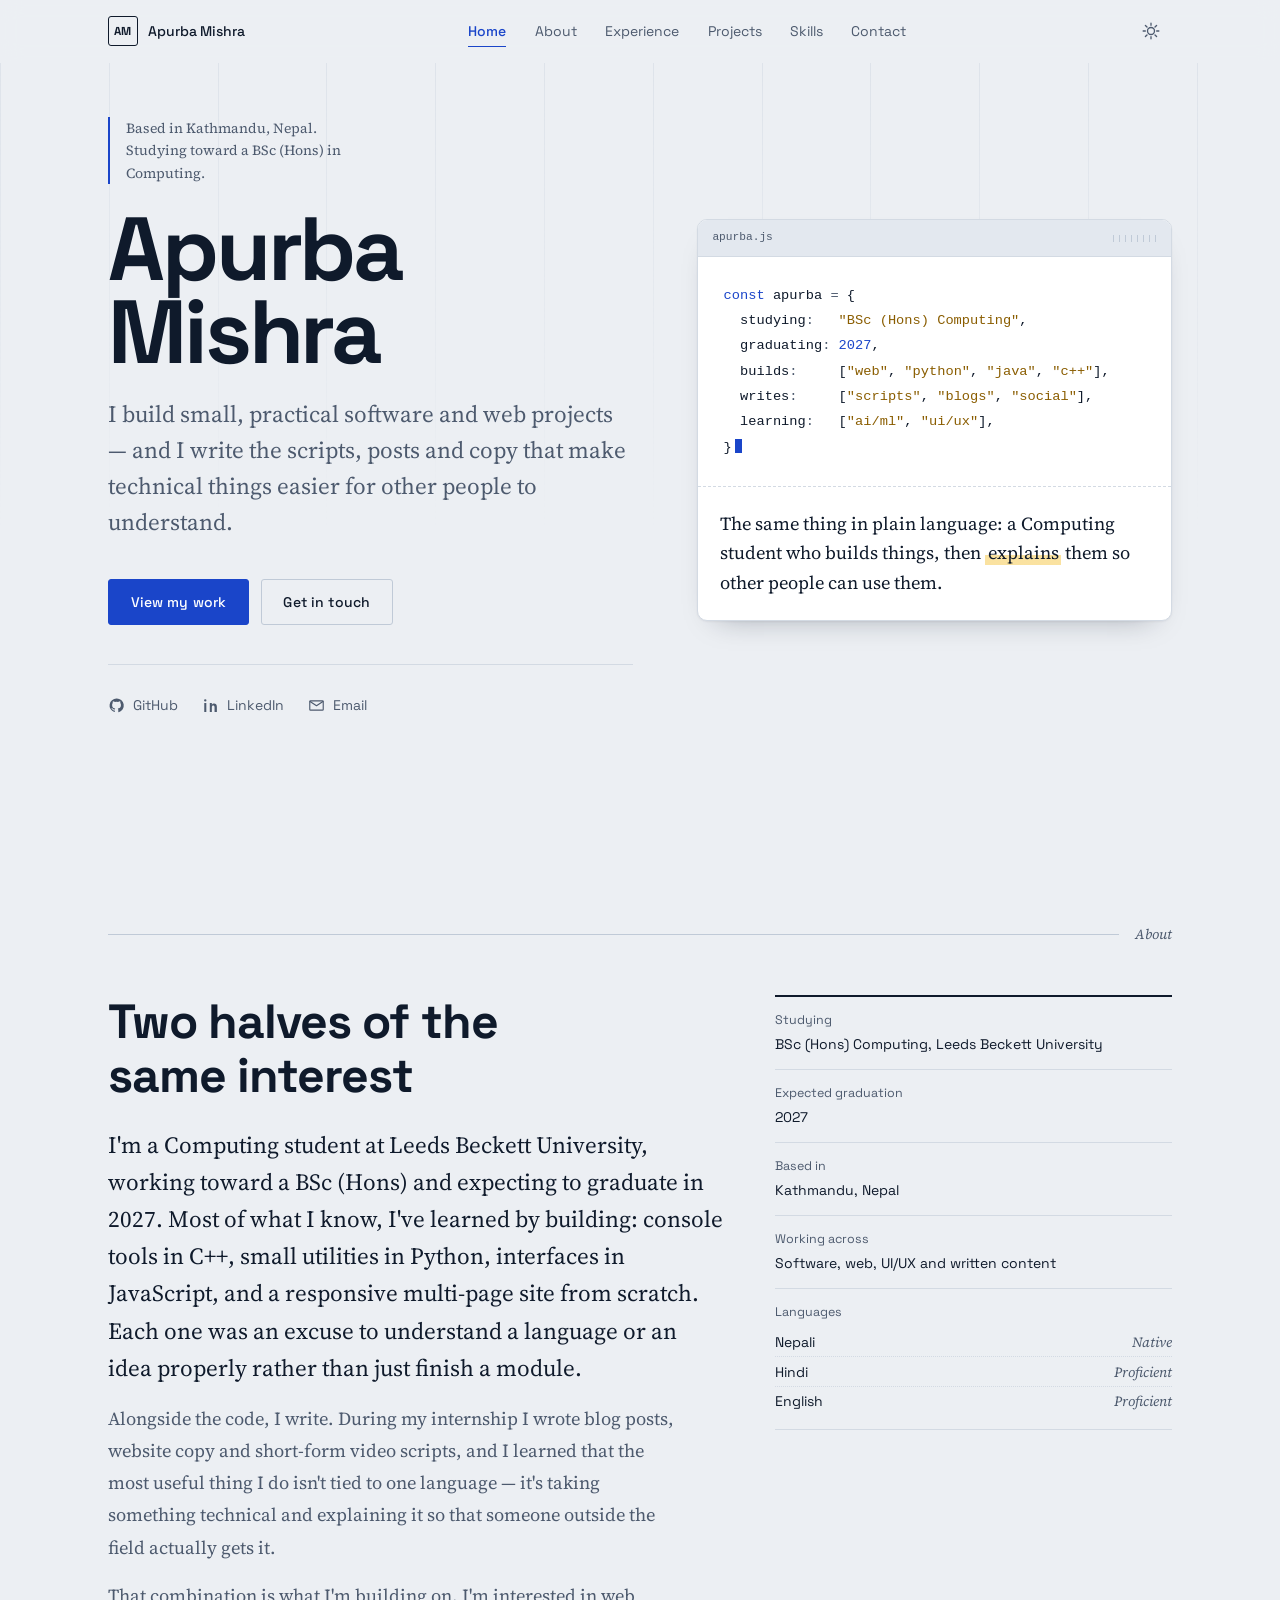
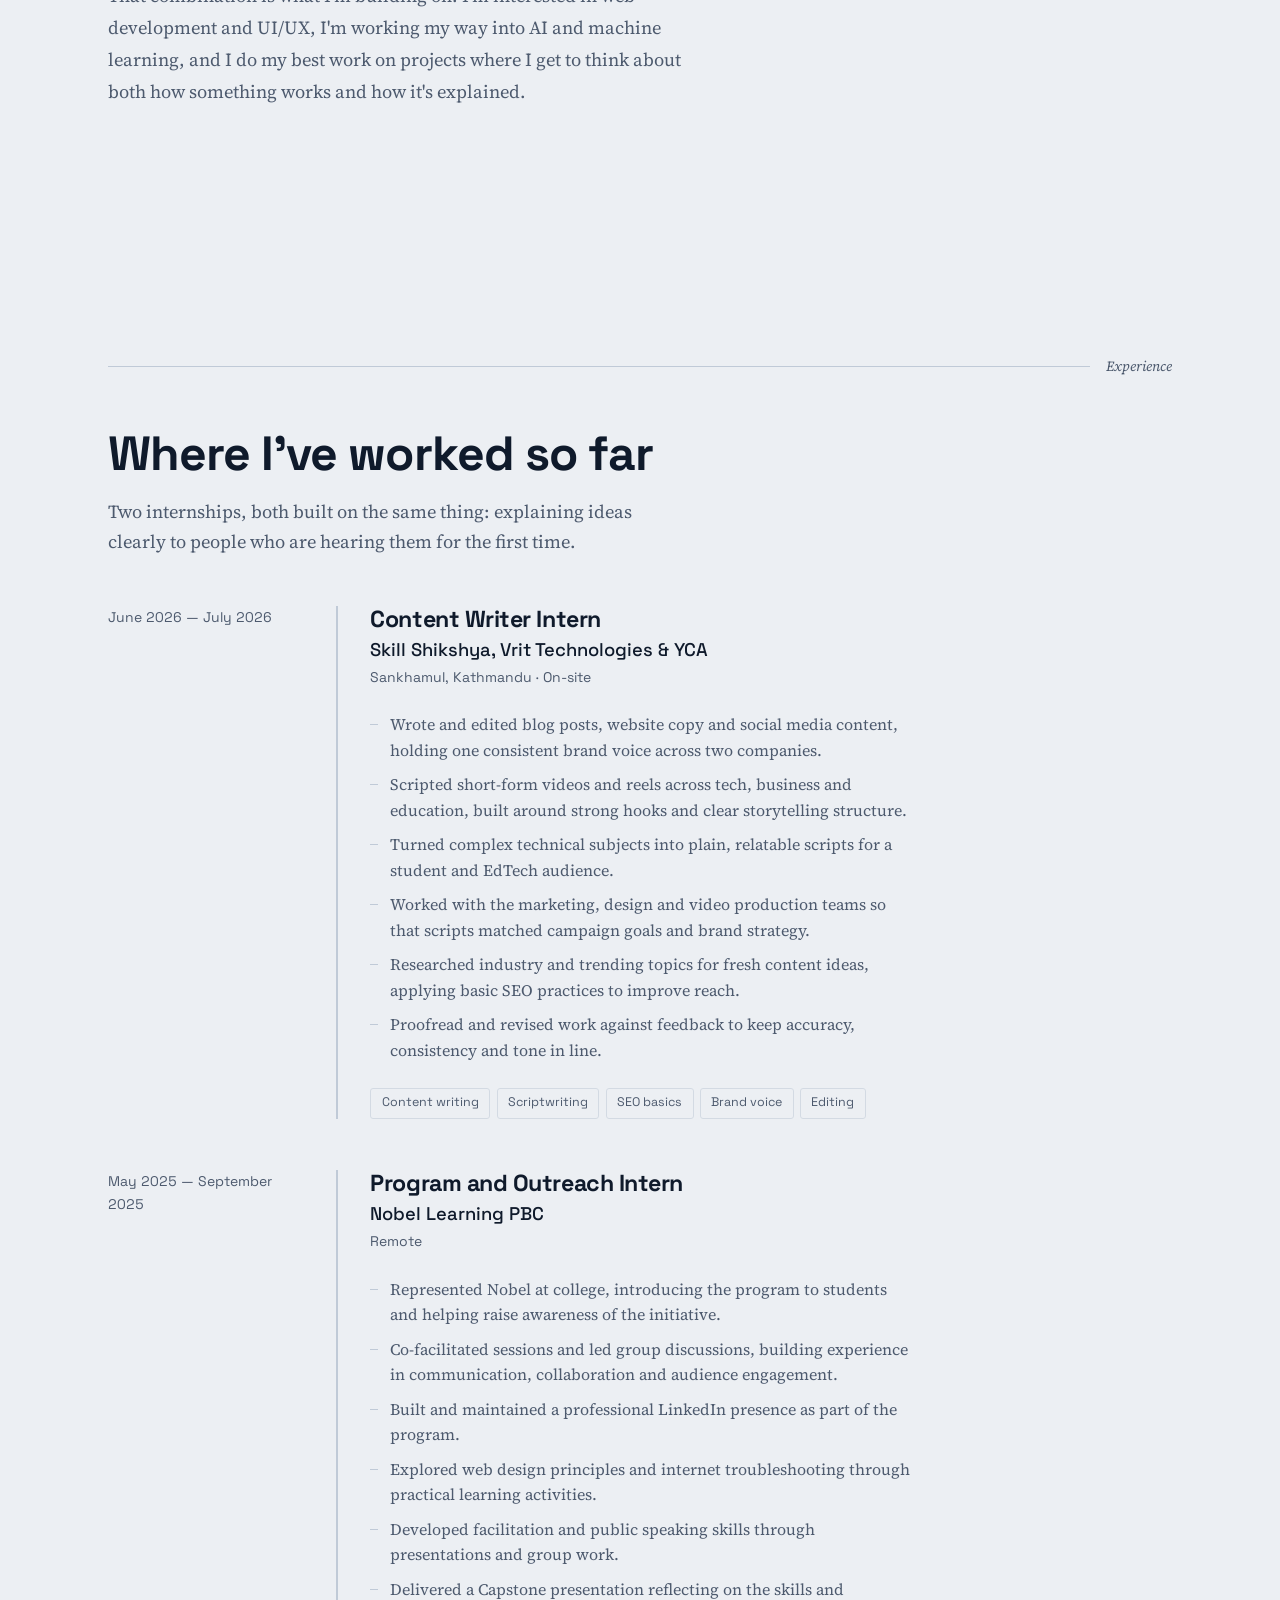
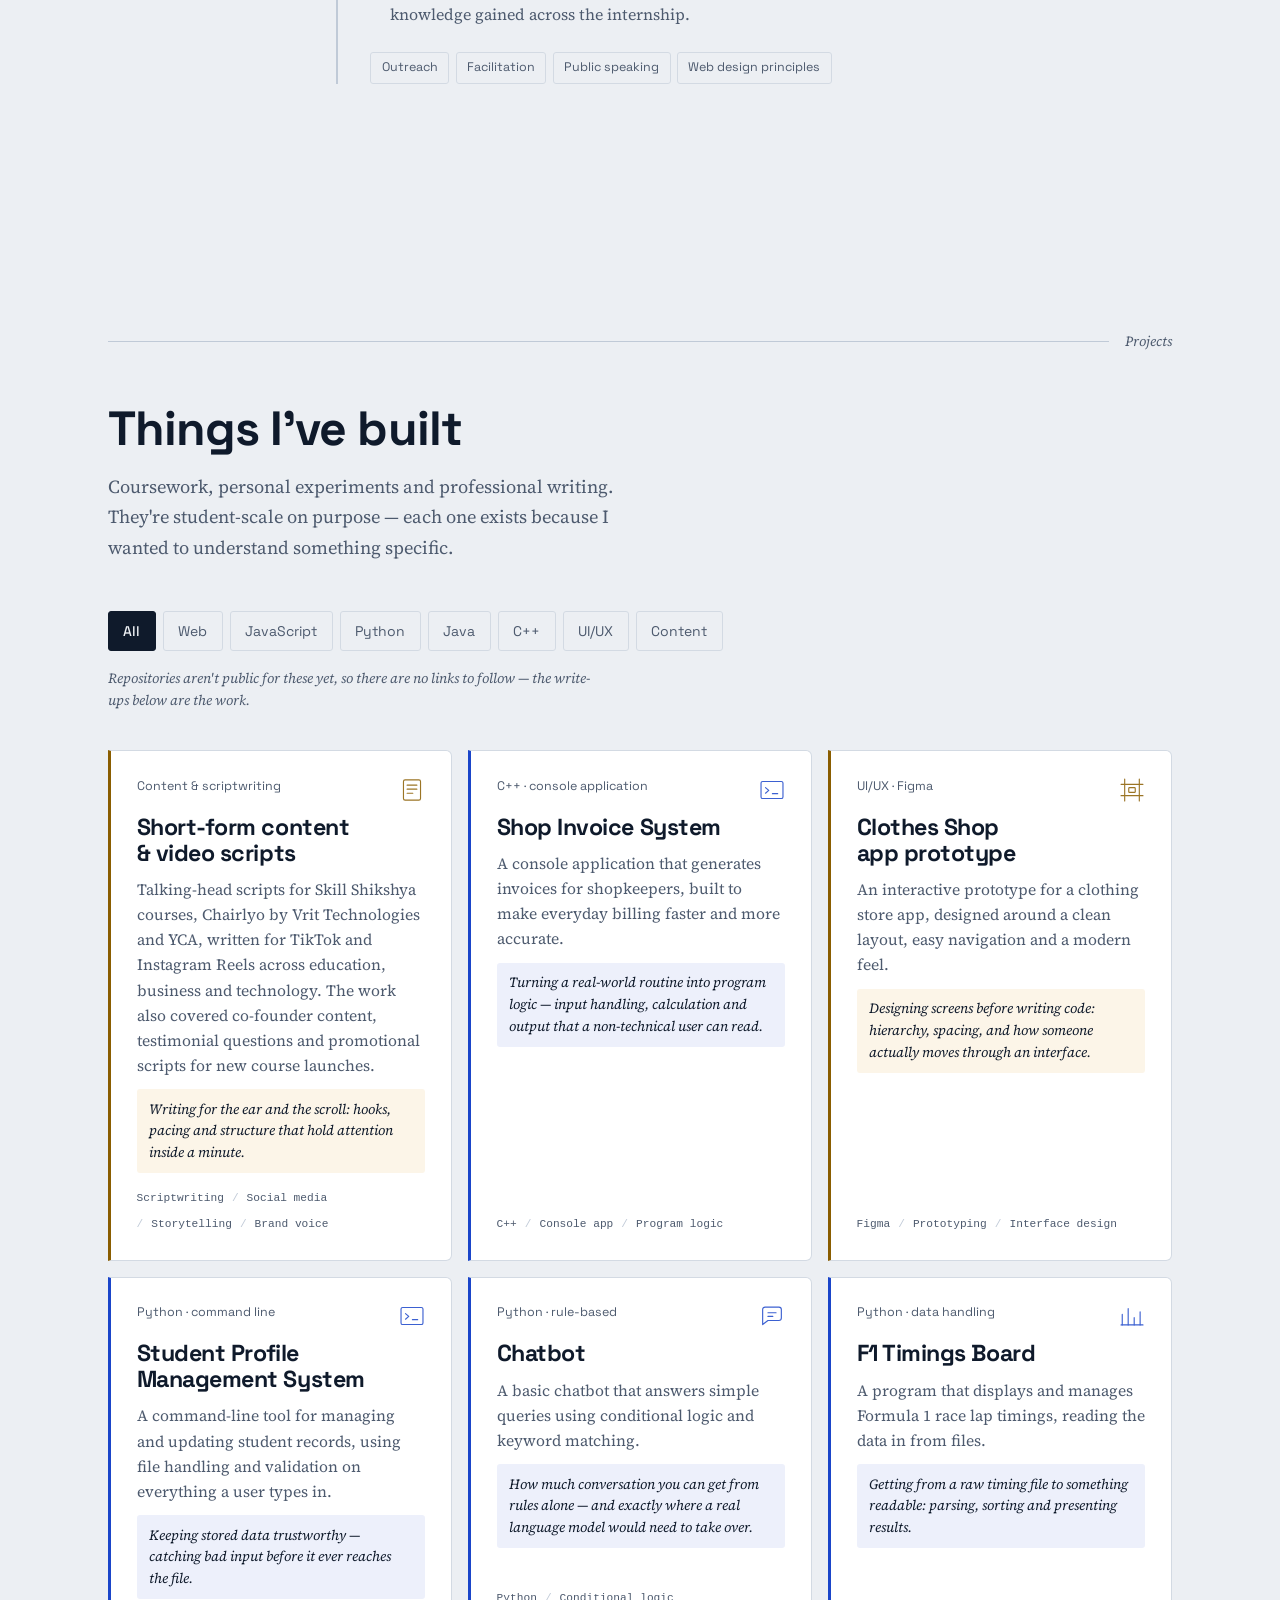
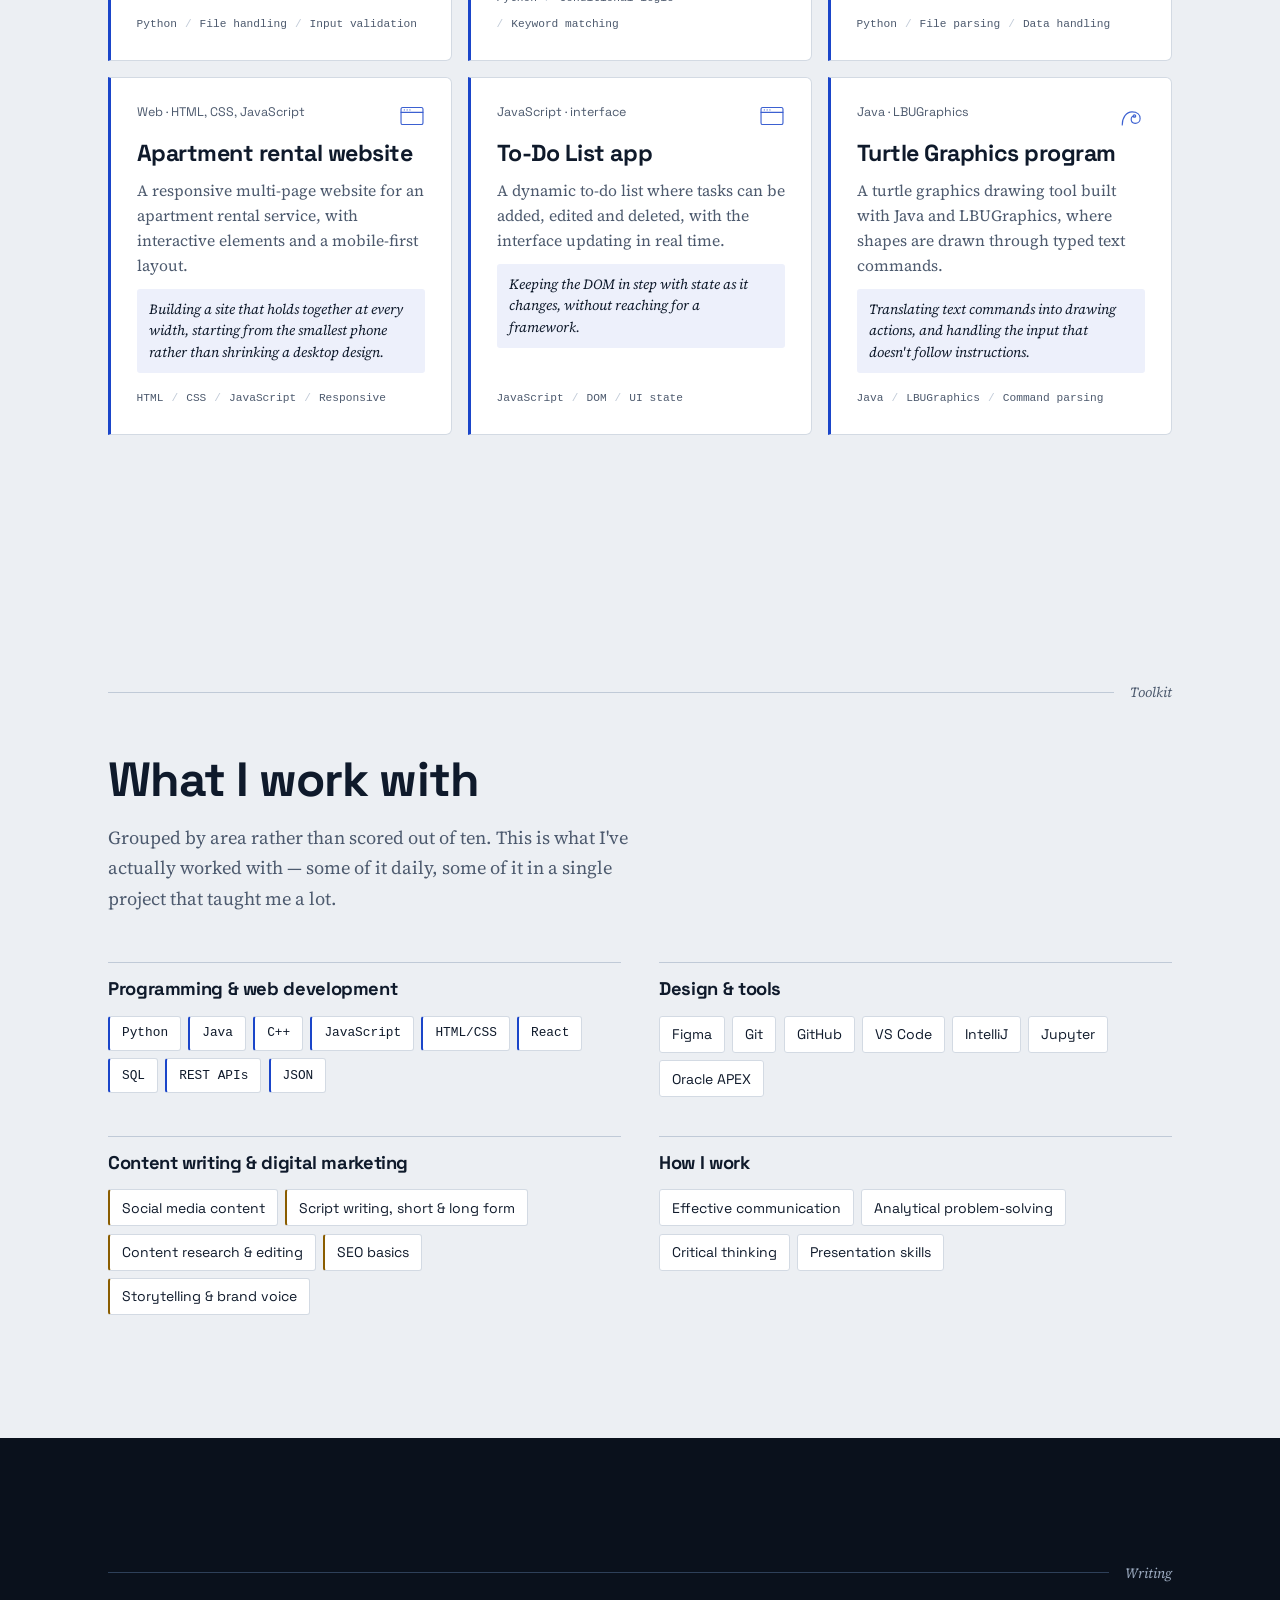
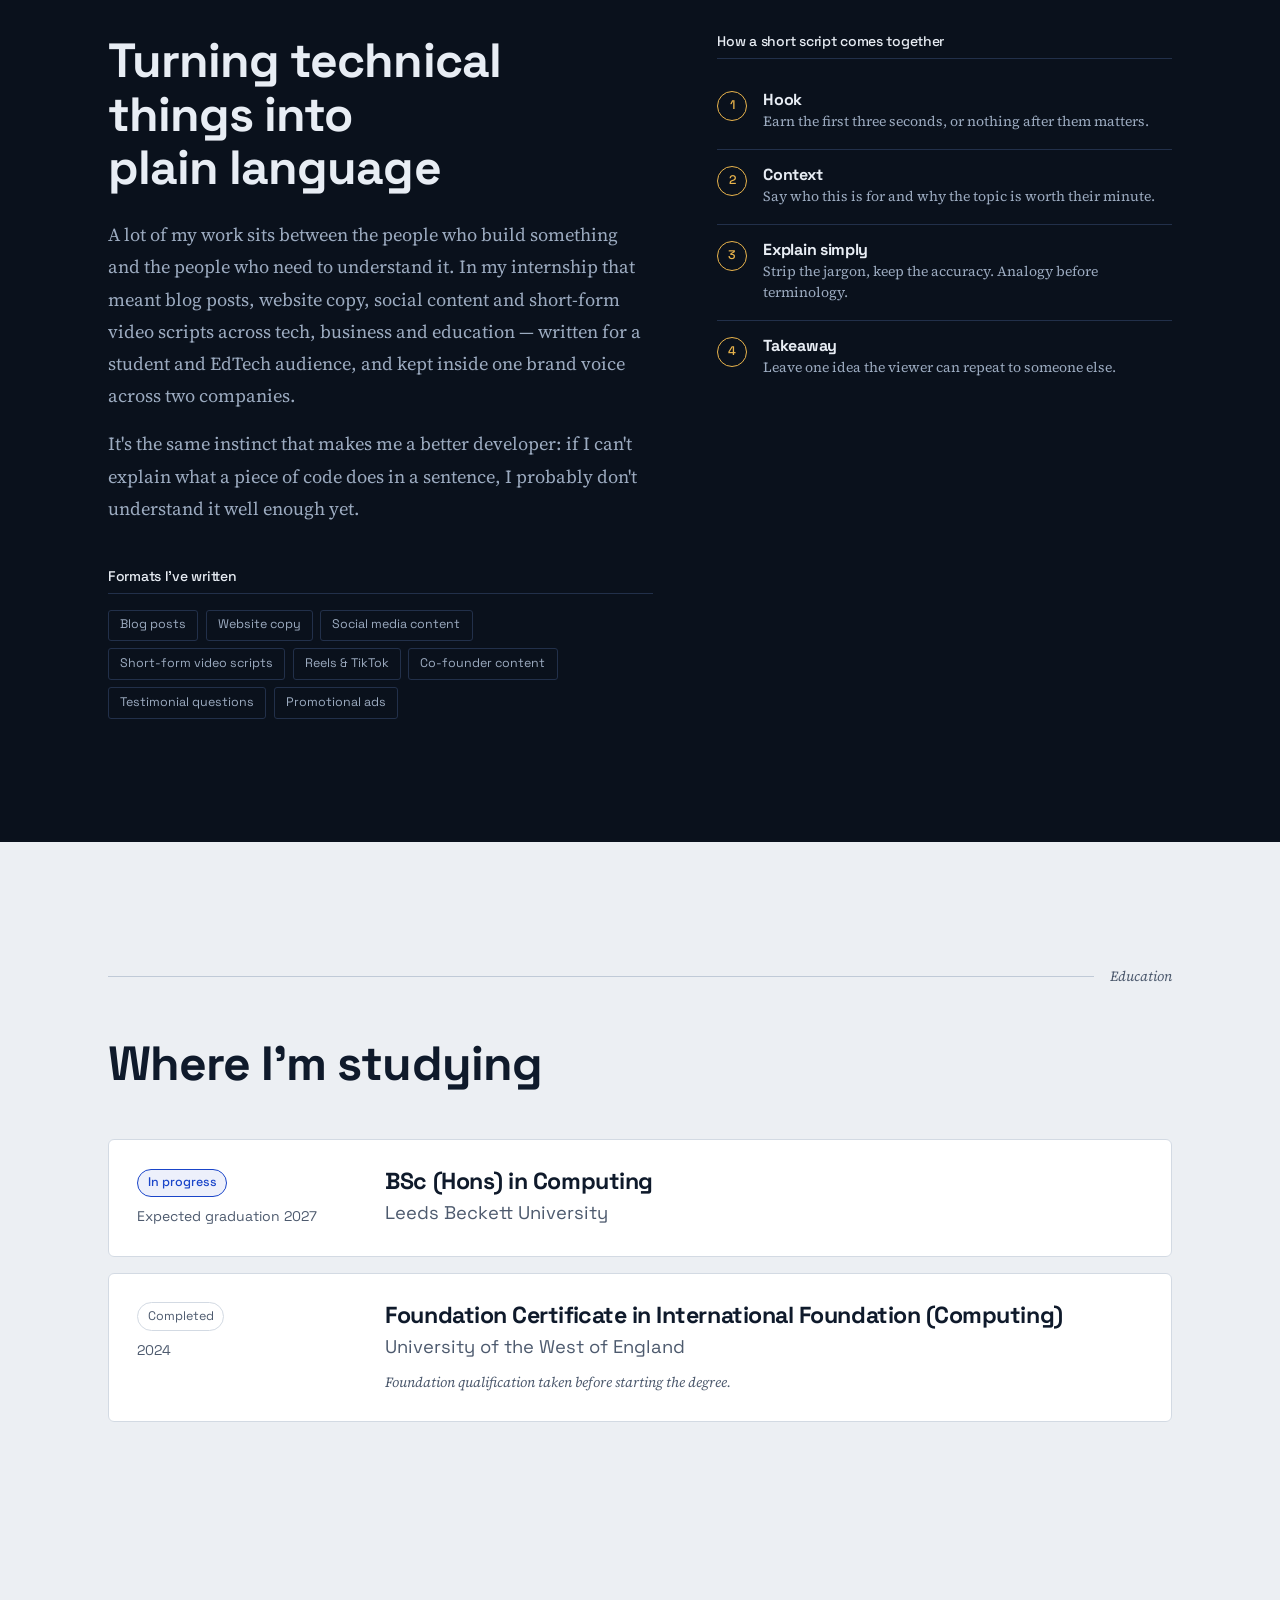
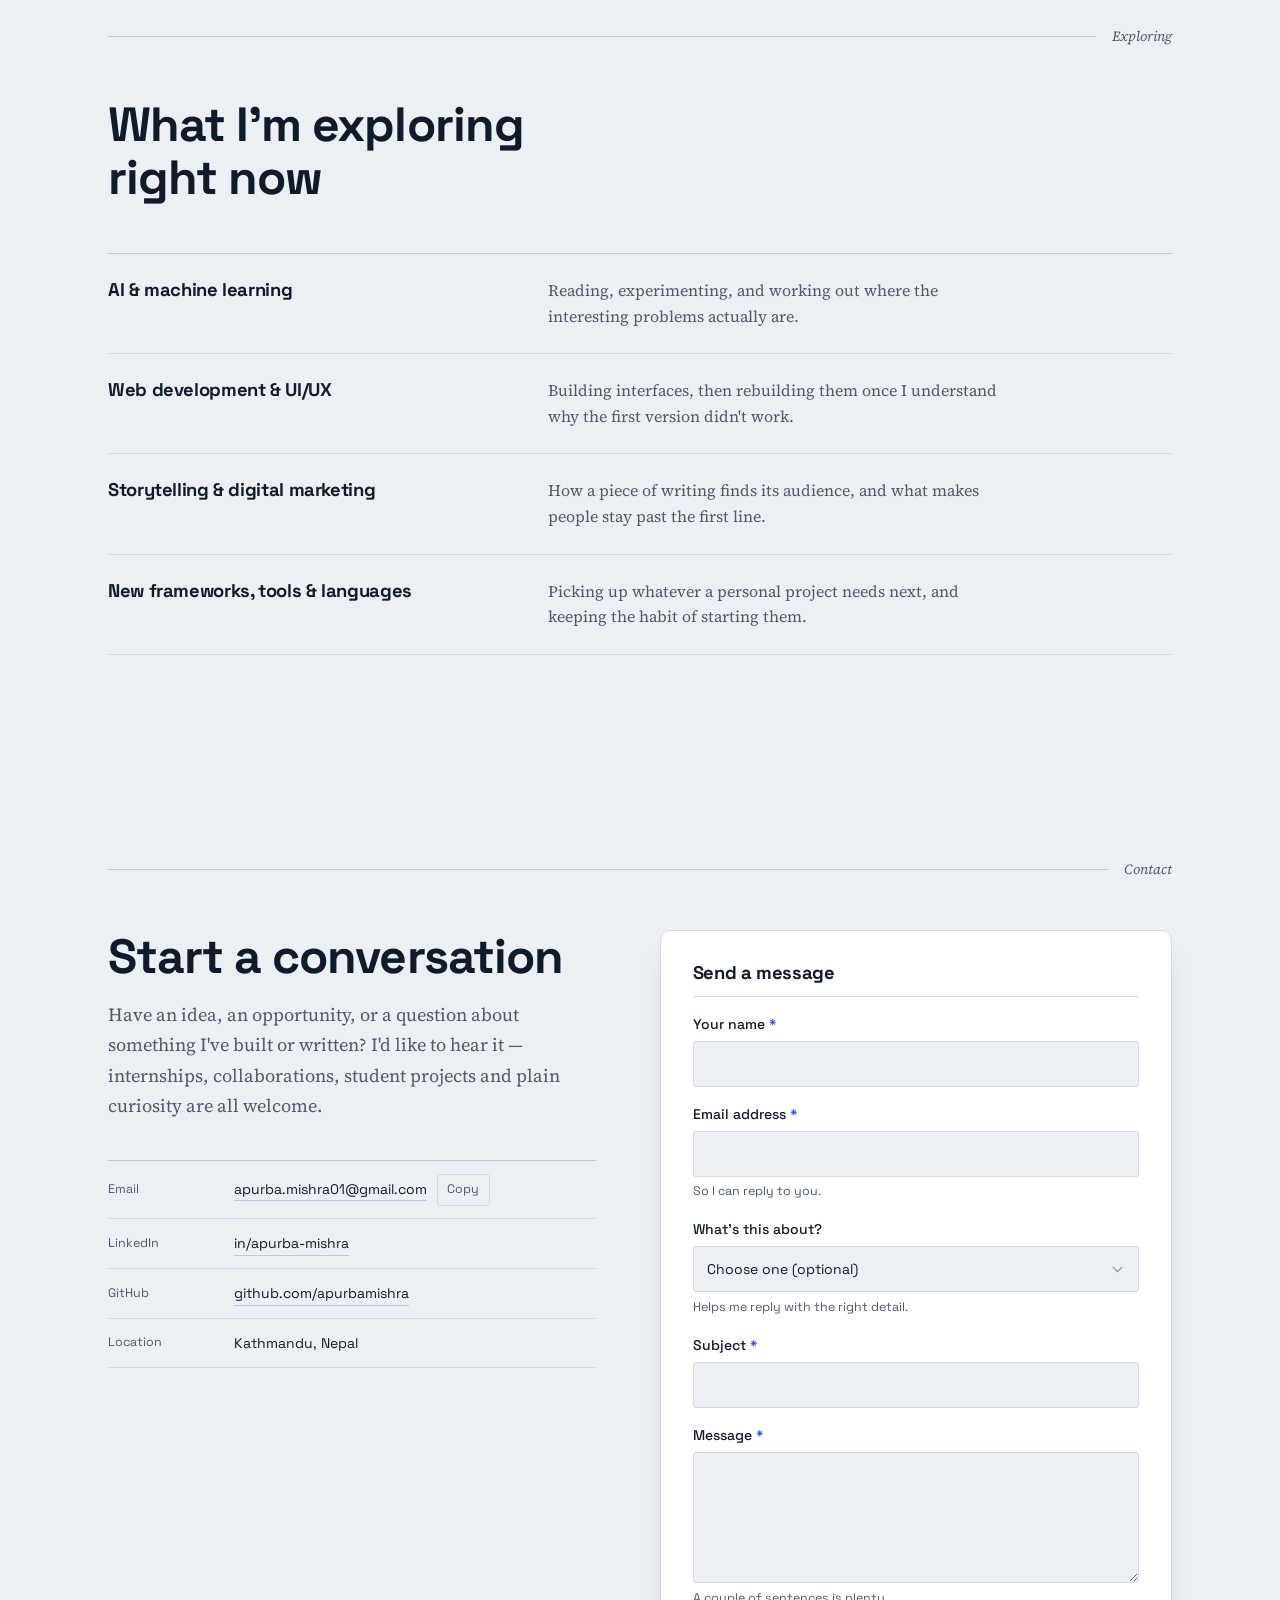
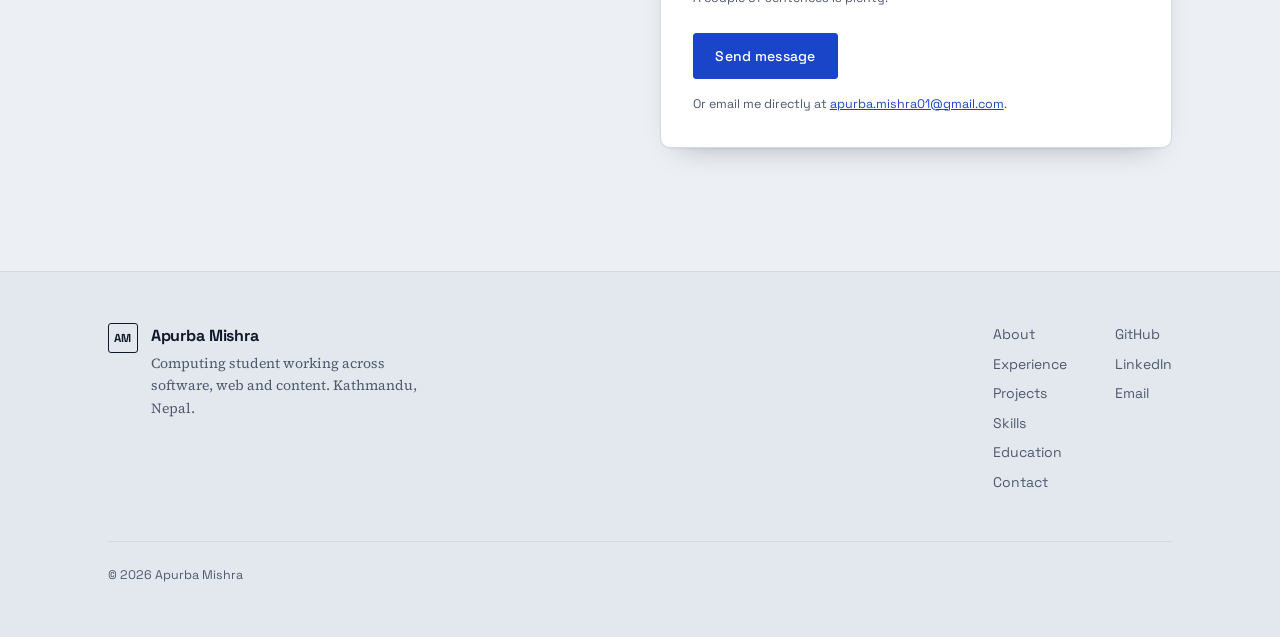
==== commit b45f683e: "removed last line" ====
--- a/index.html
+++ b/index.html
@@ -868,7 +868,7 @@
 
     <p class="footer__meta">
       <span>&copy; <span id="year">2026</span> Apurba Mishra</span>
-      <span>Built with HTML, CSS and JavaScript.</span>
+      
     </p>
   </div>
 </footer>
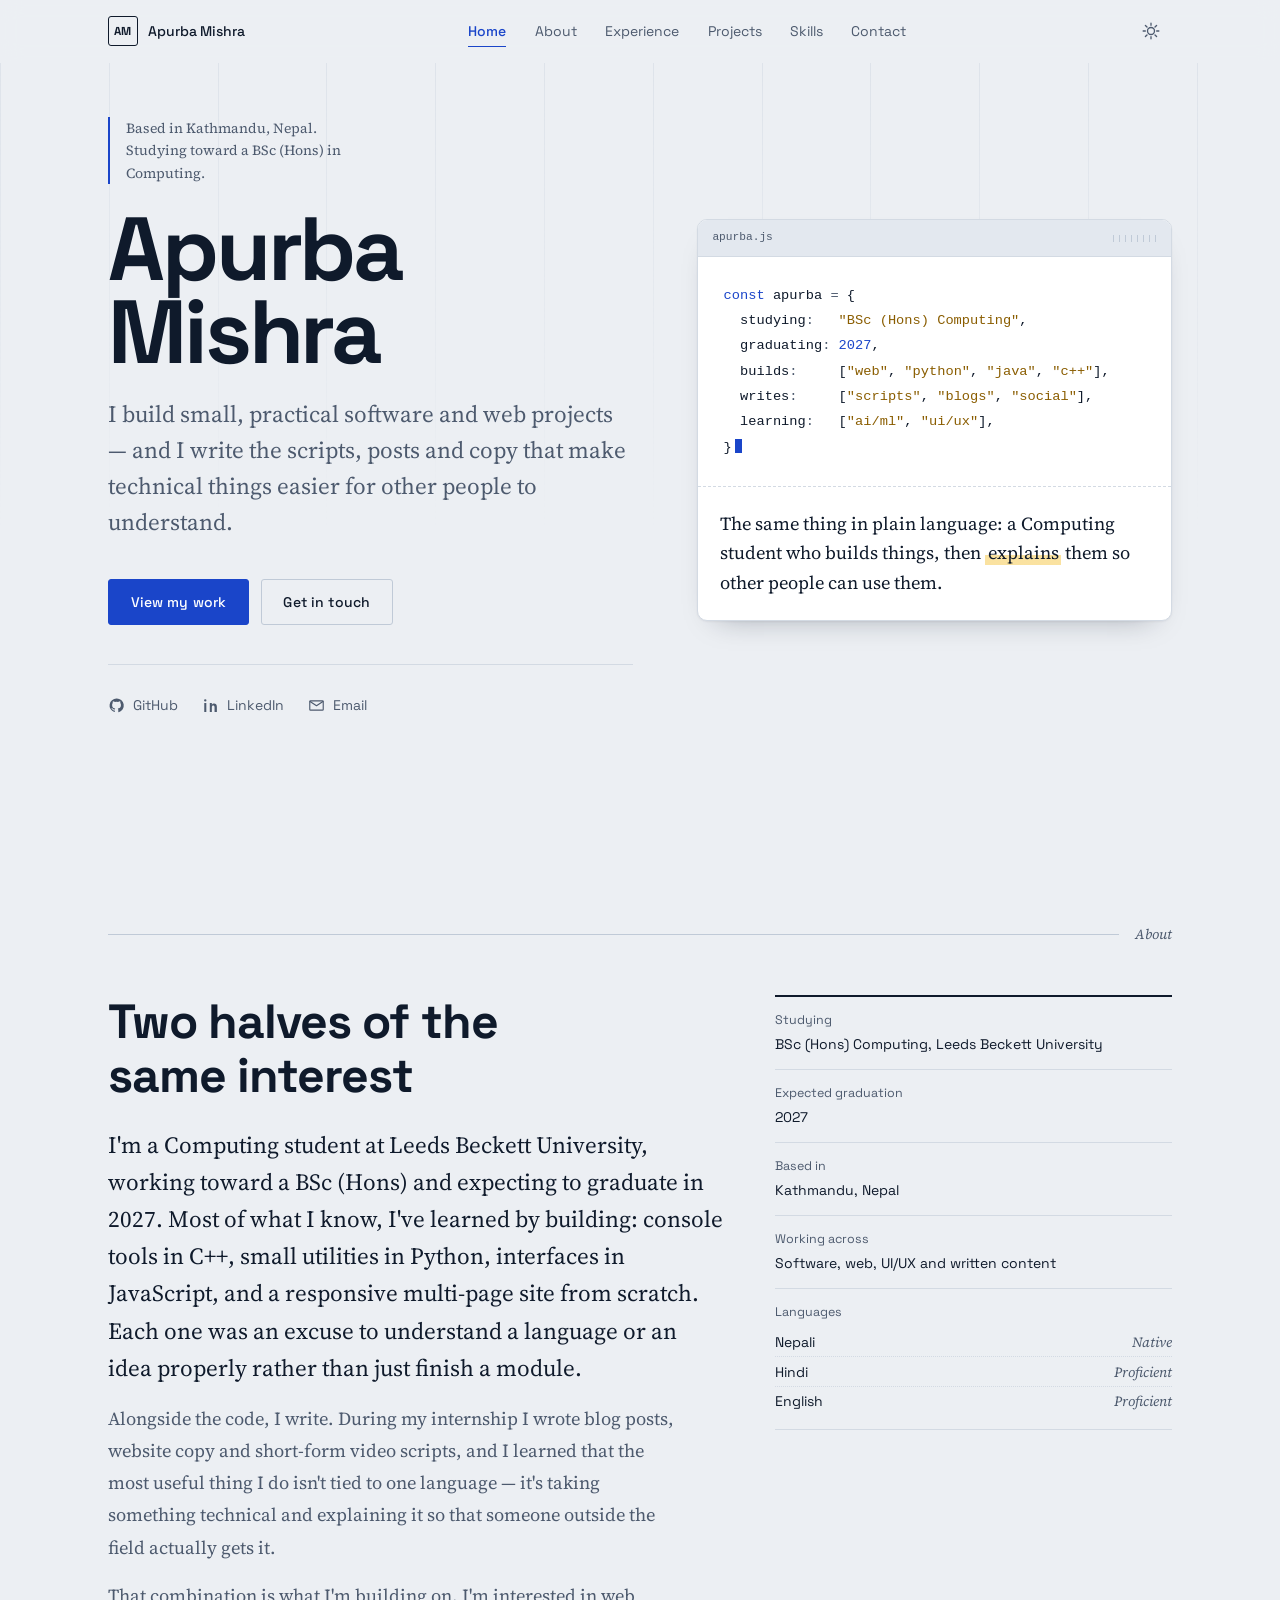
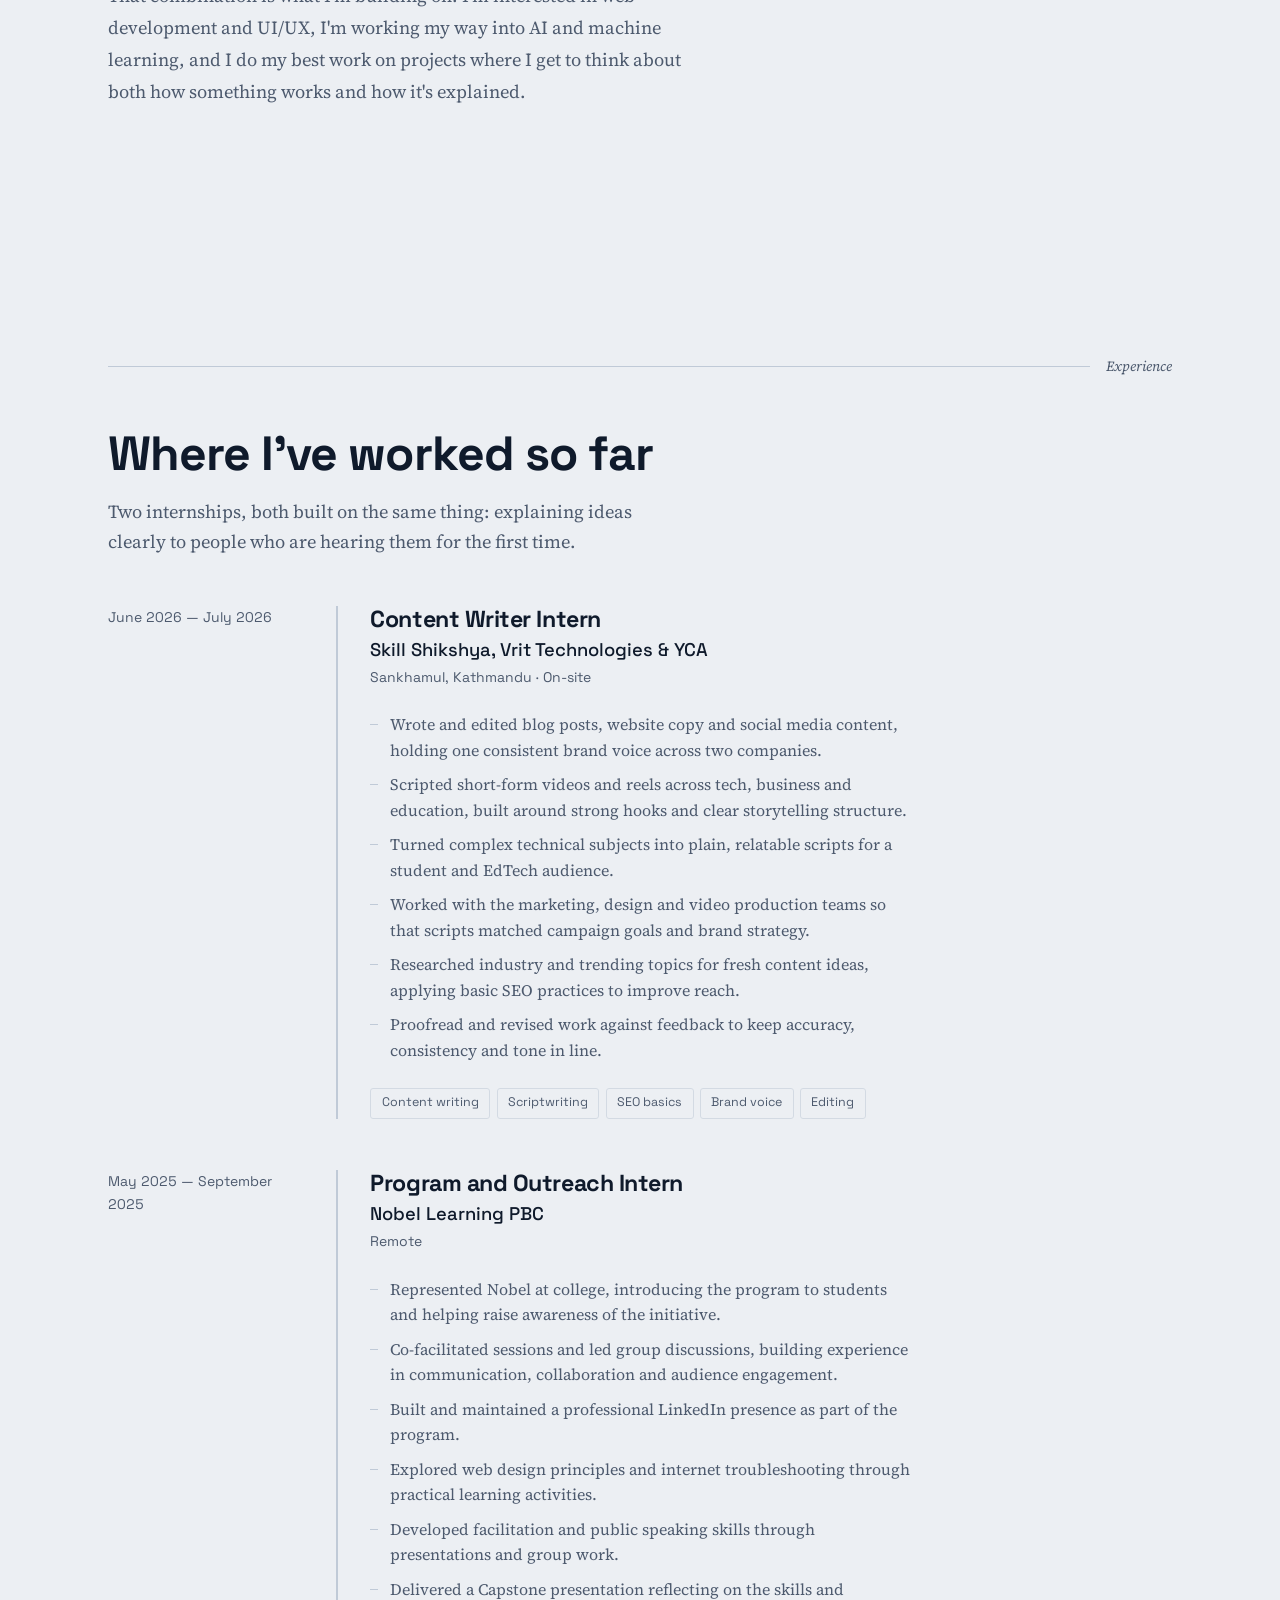
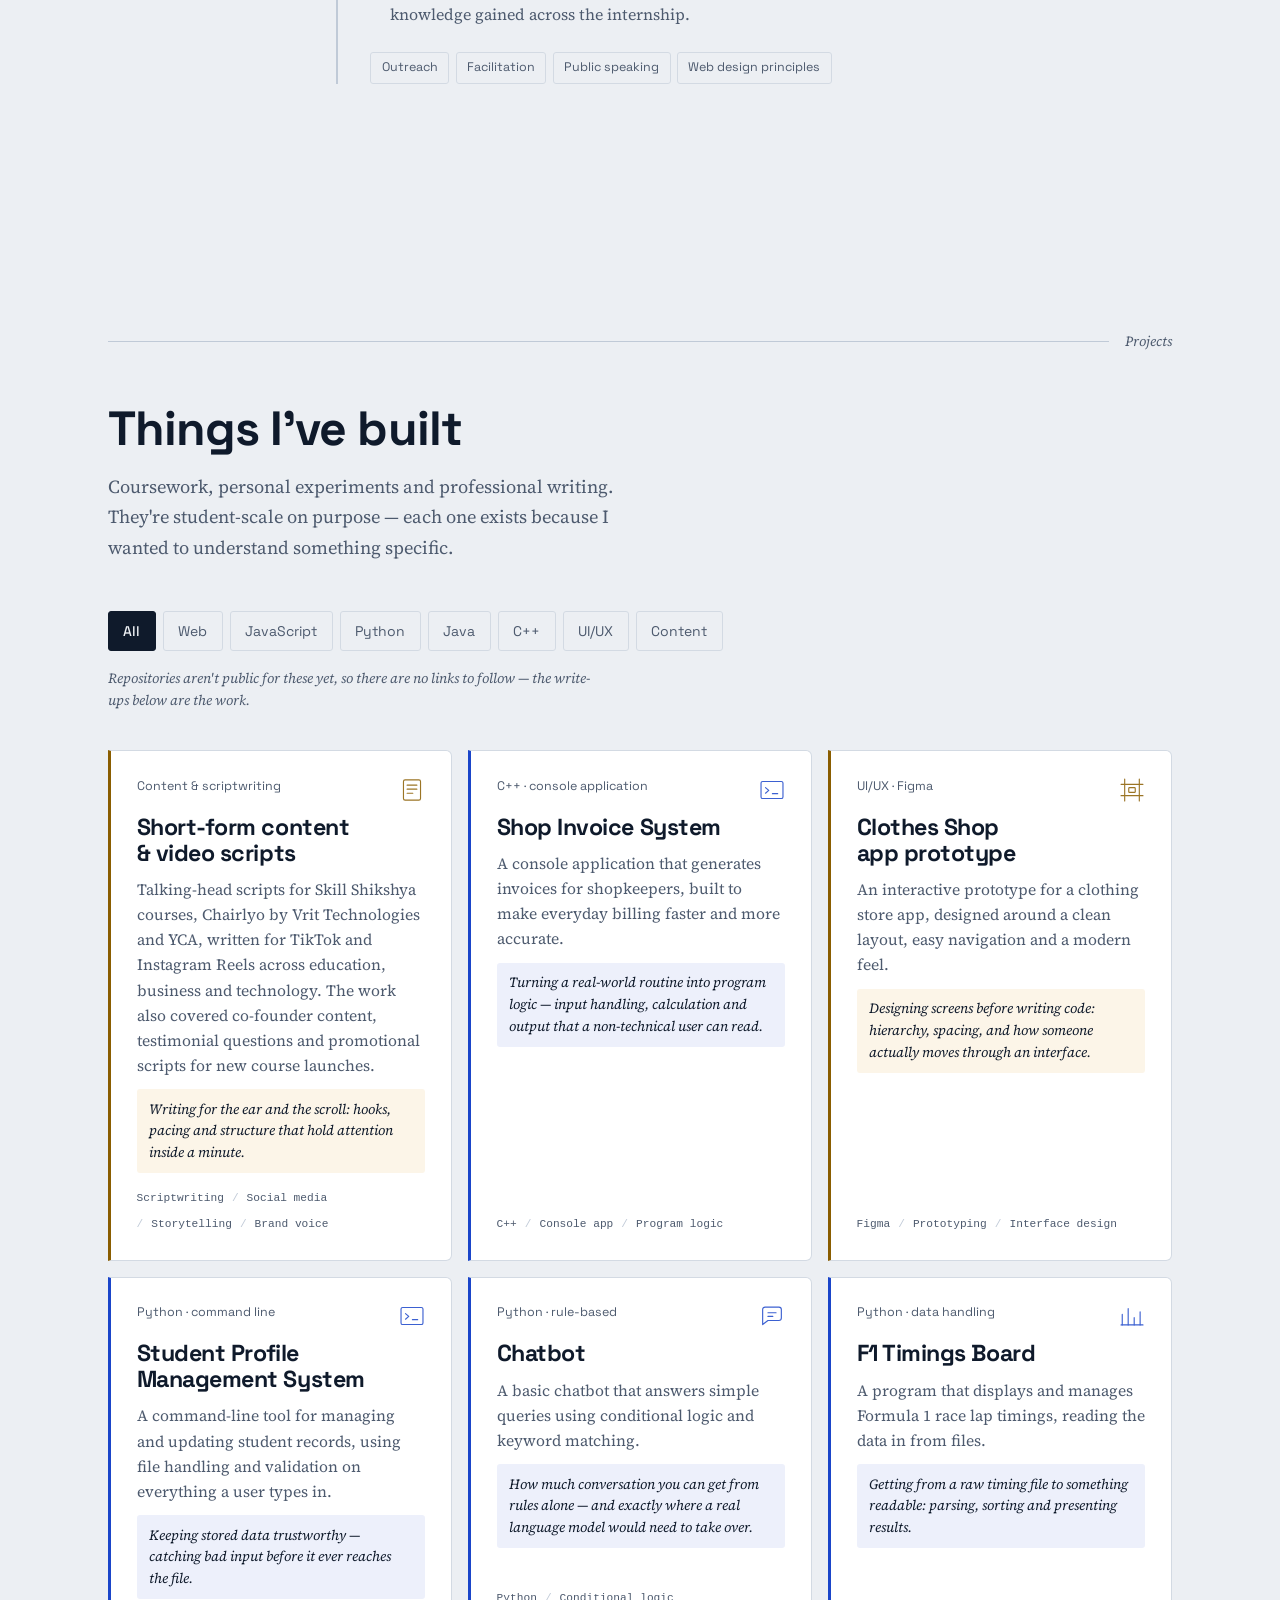
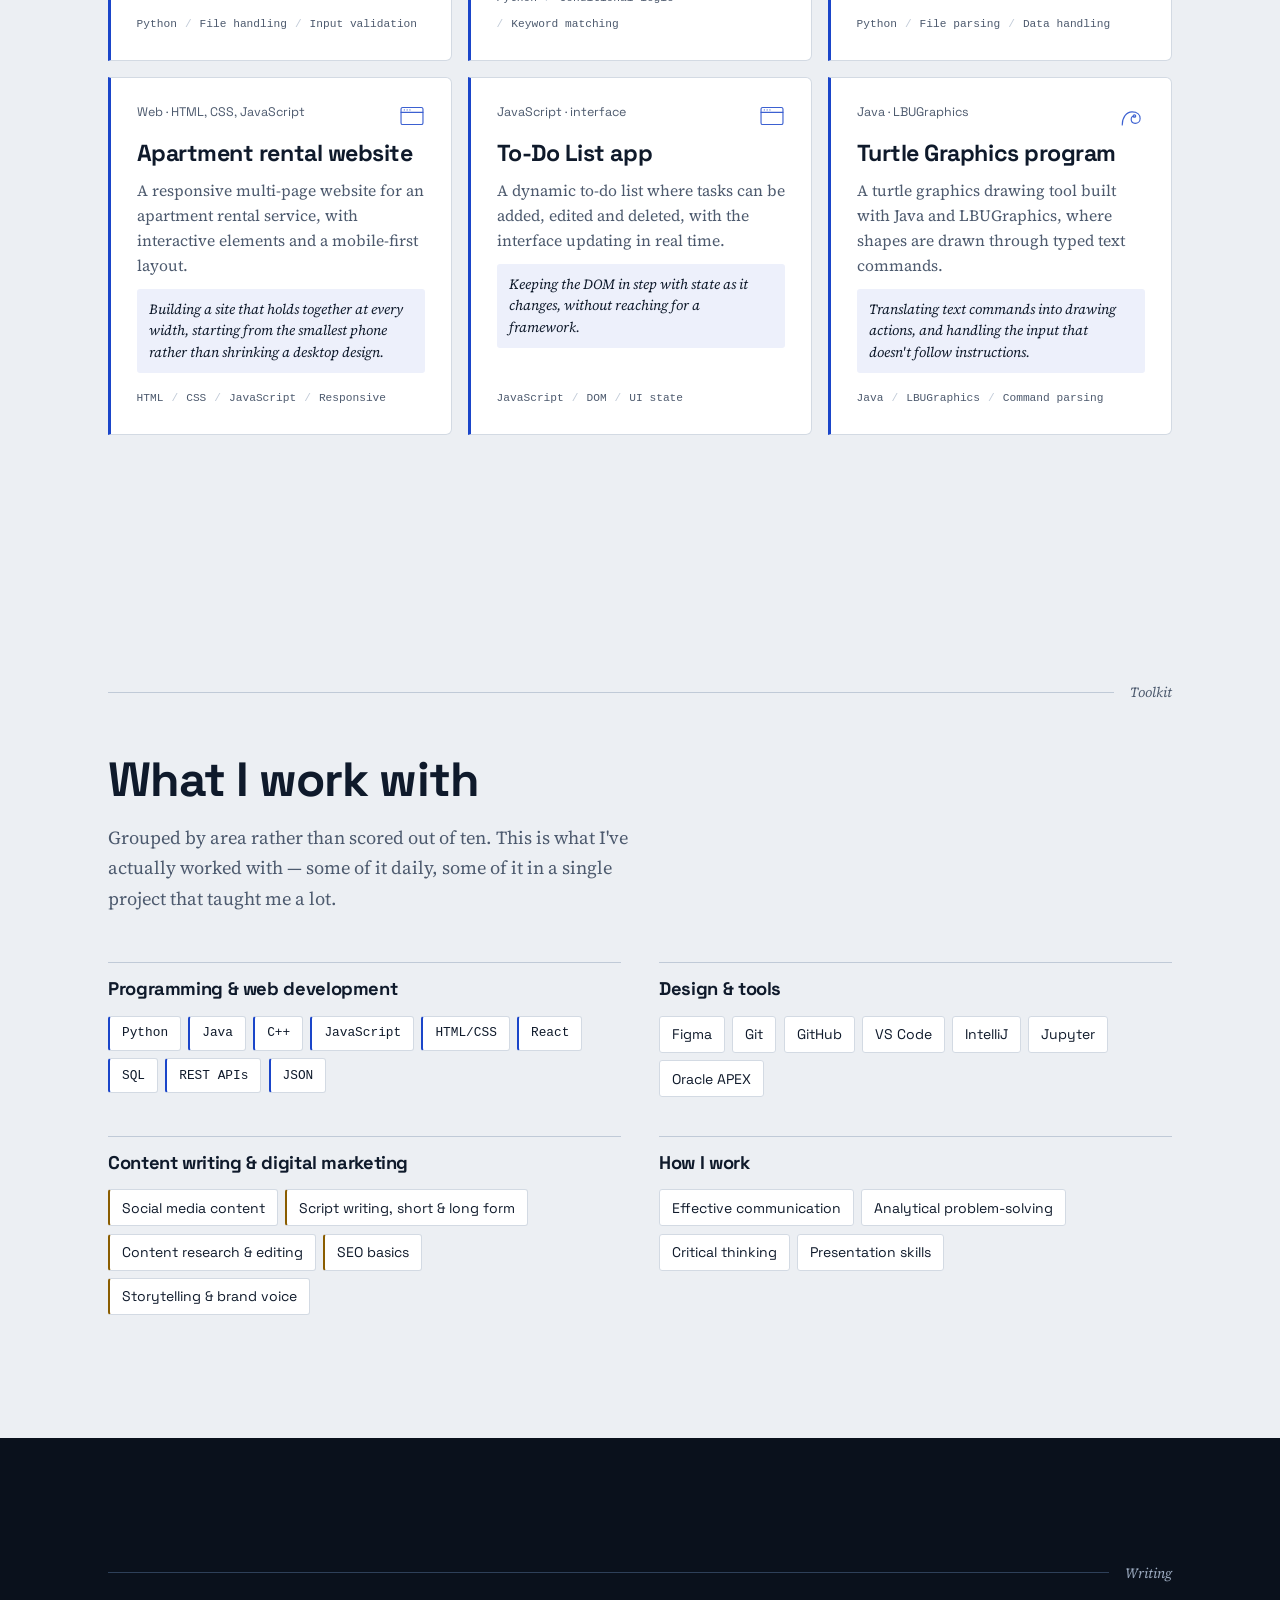
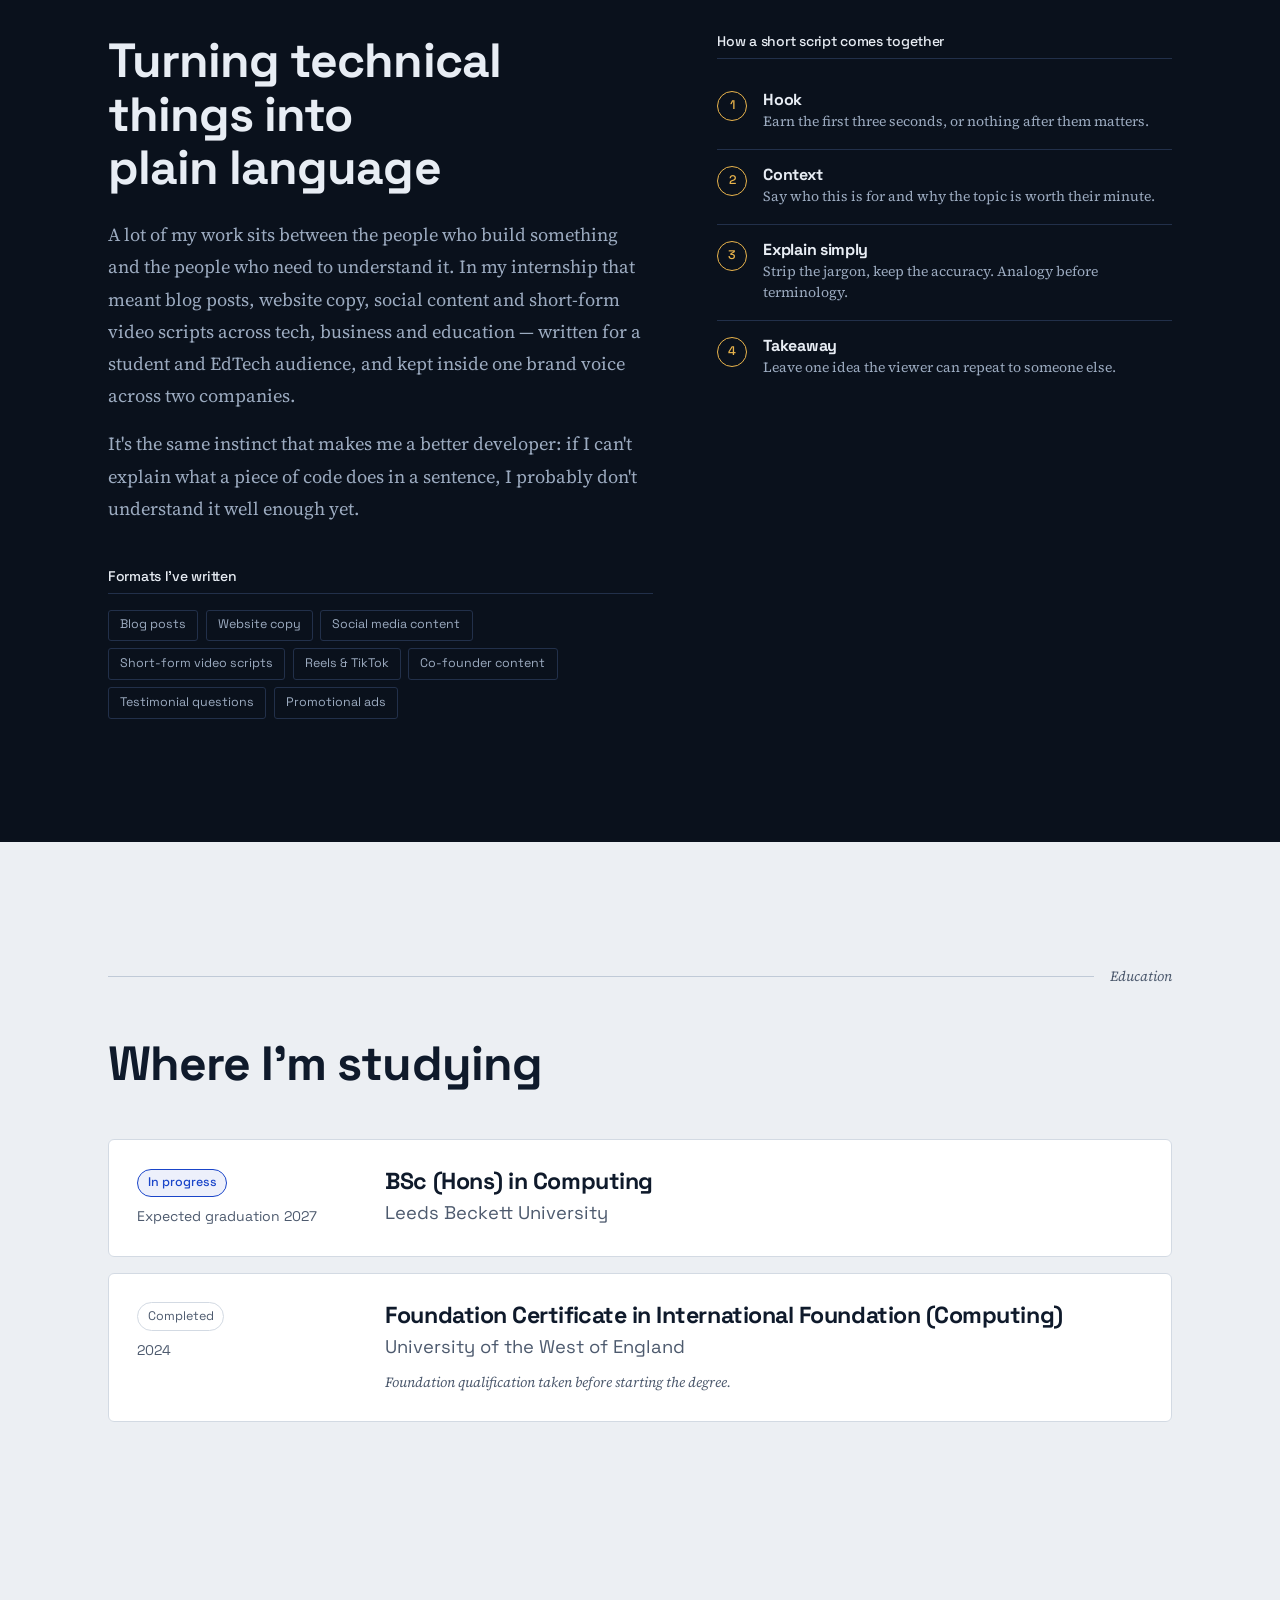
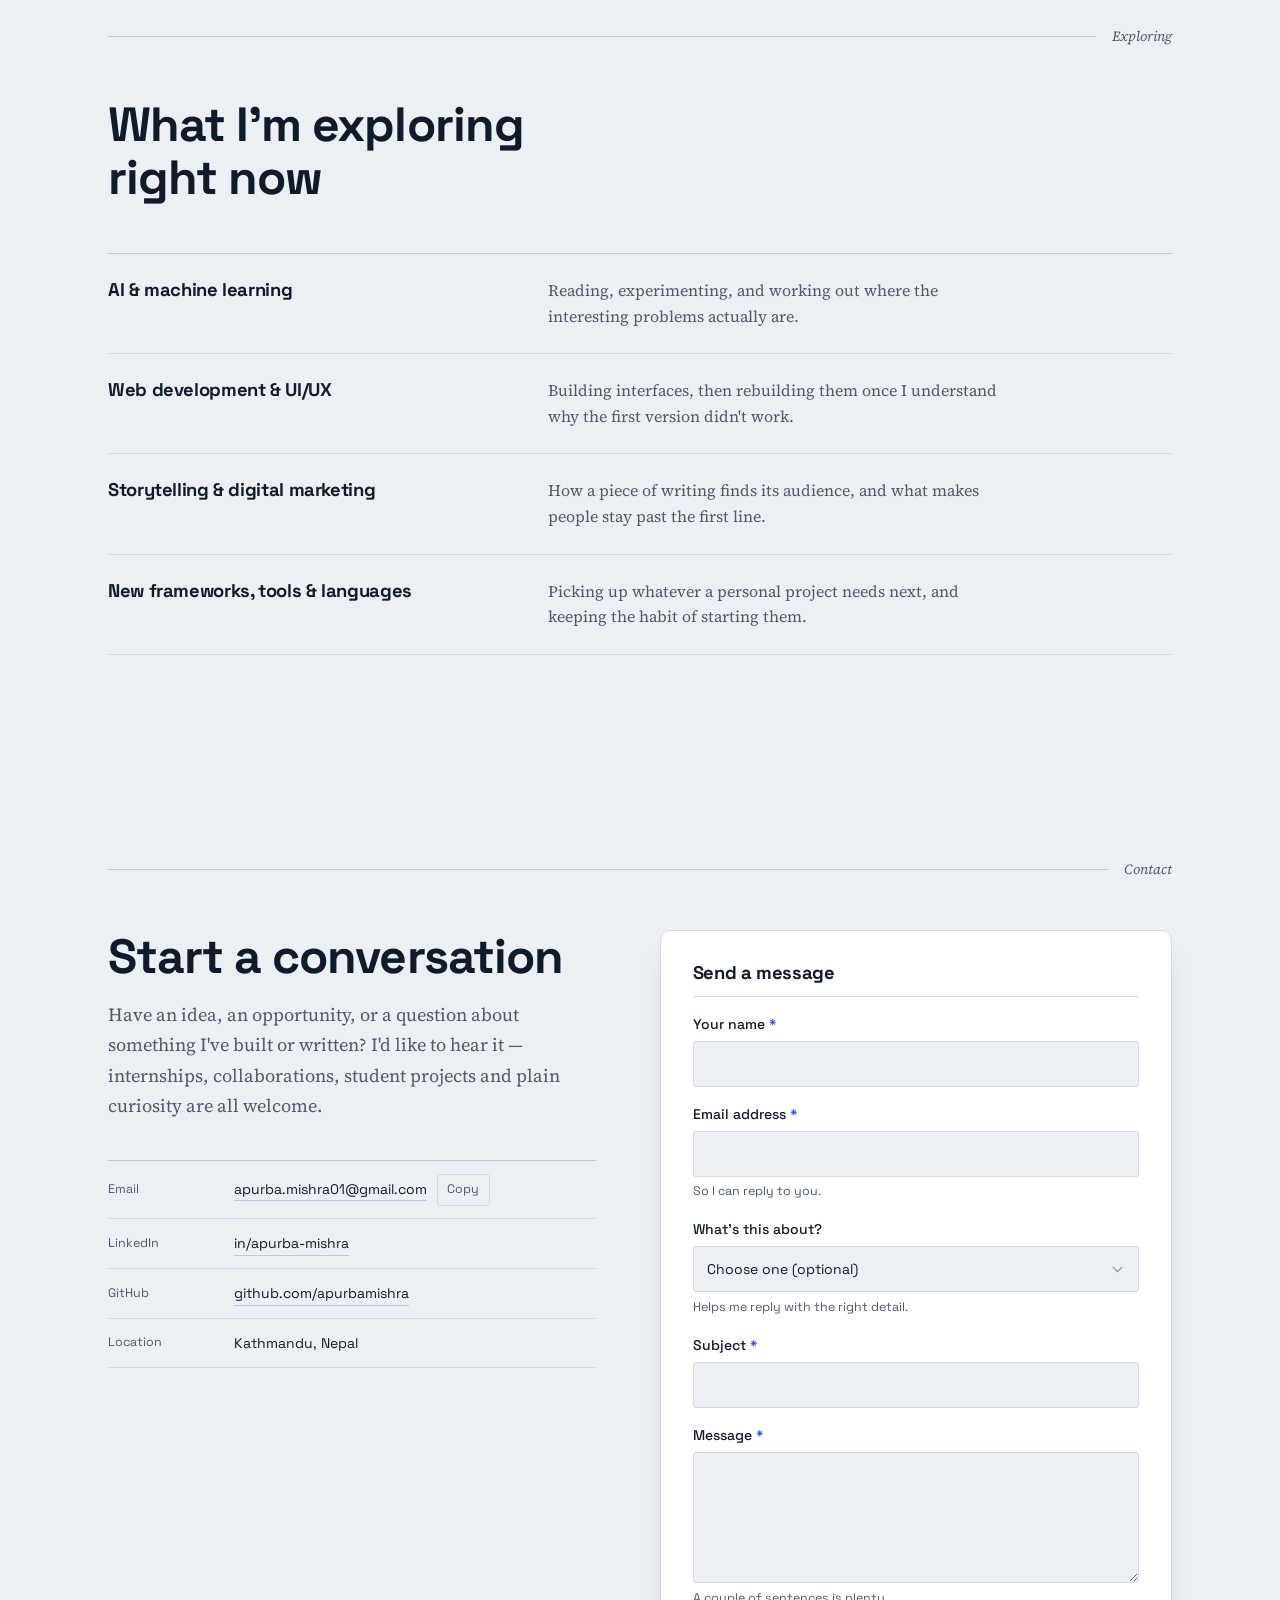
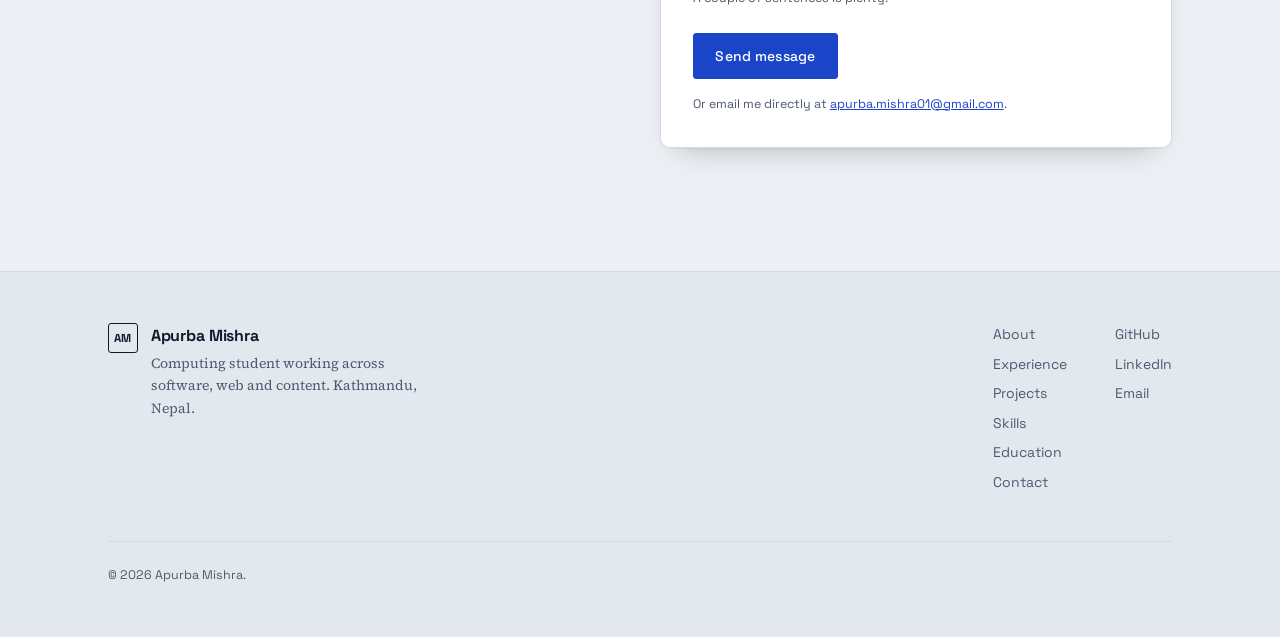
==== commit f90c5035: "small change" ====
--- a/index.html
+++ b/index.html
@@ -867,7 +867,7 @@
     </ul>
 
     <p class="footer__meta">
-      <span>&copy; <span id="year">2026</span> Apurba Mishra</span>
+      <span>&copy; <span id="year">2026</span> Apurba Mishra.</span>
       
     </p>
   </div>
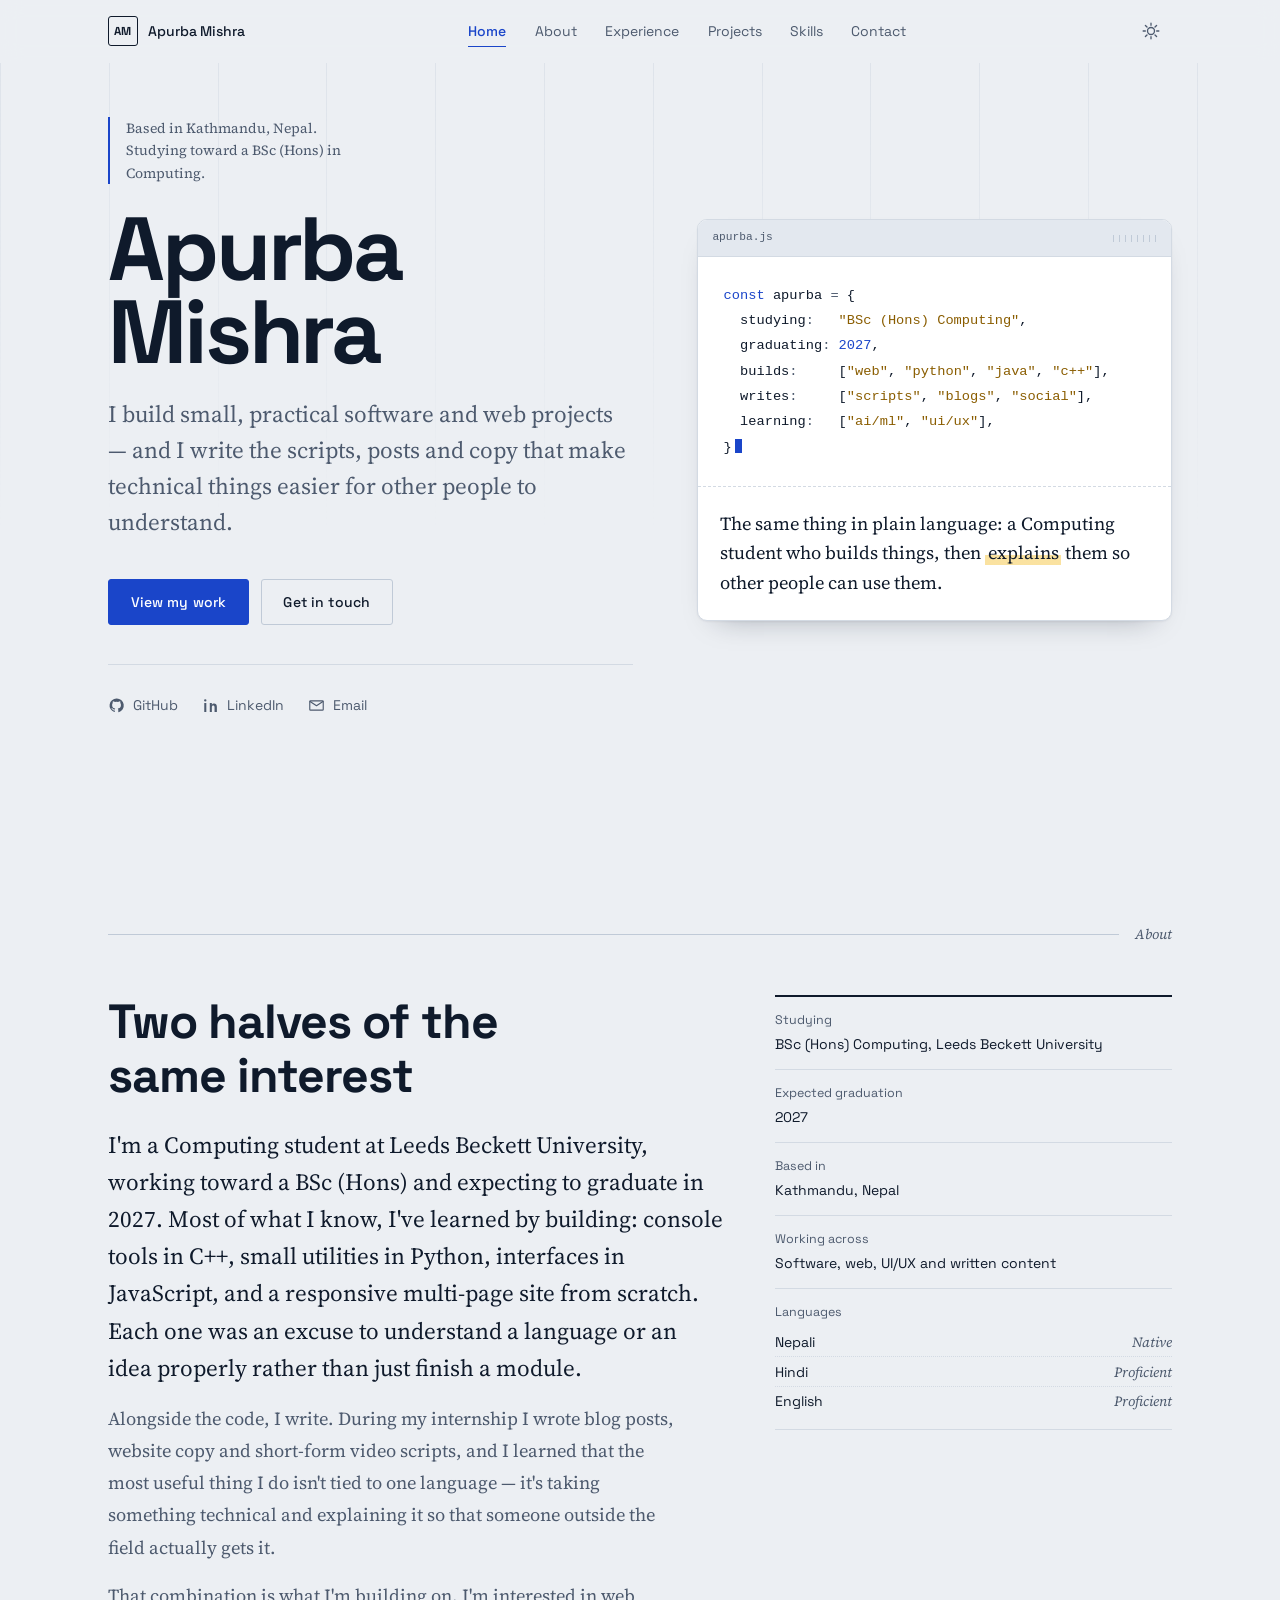
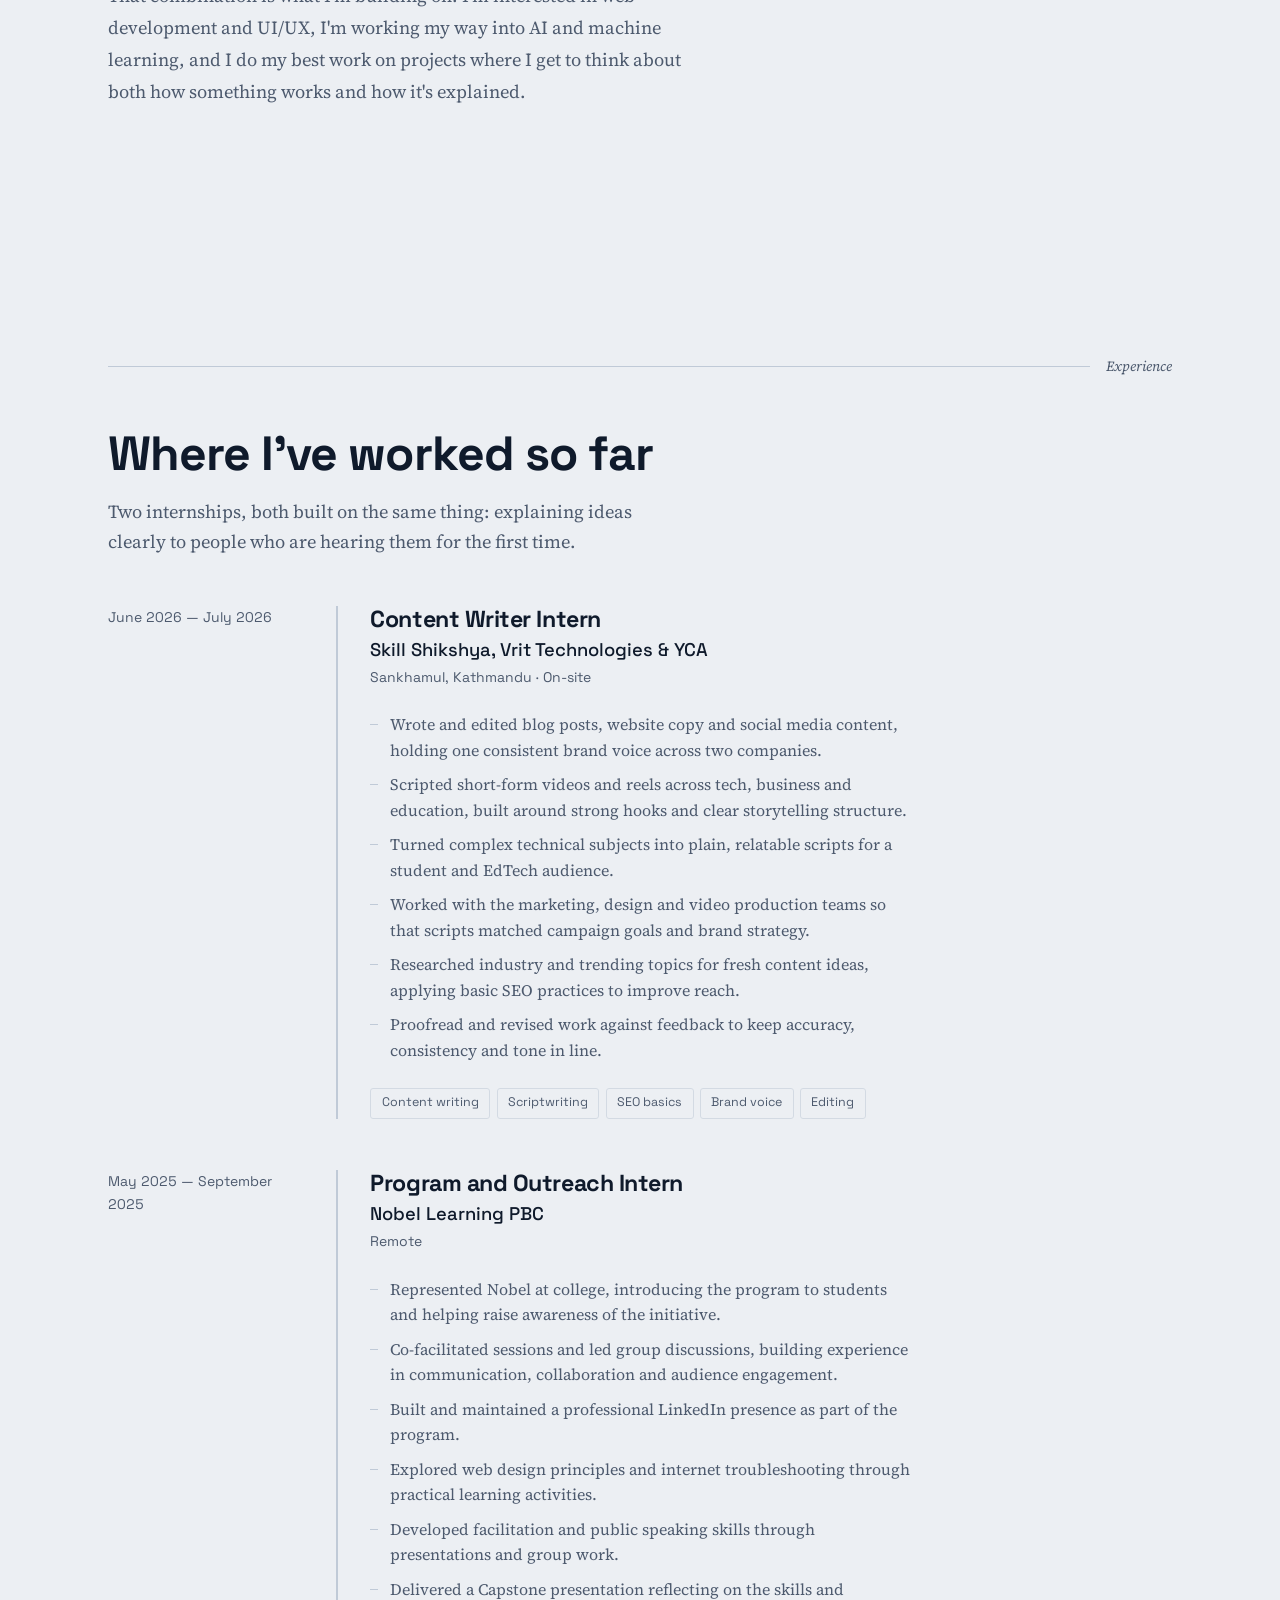
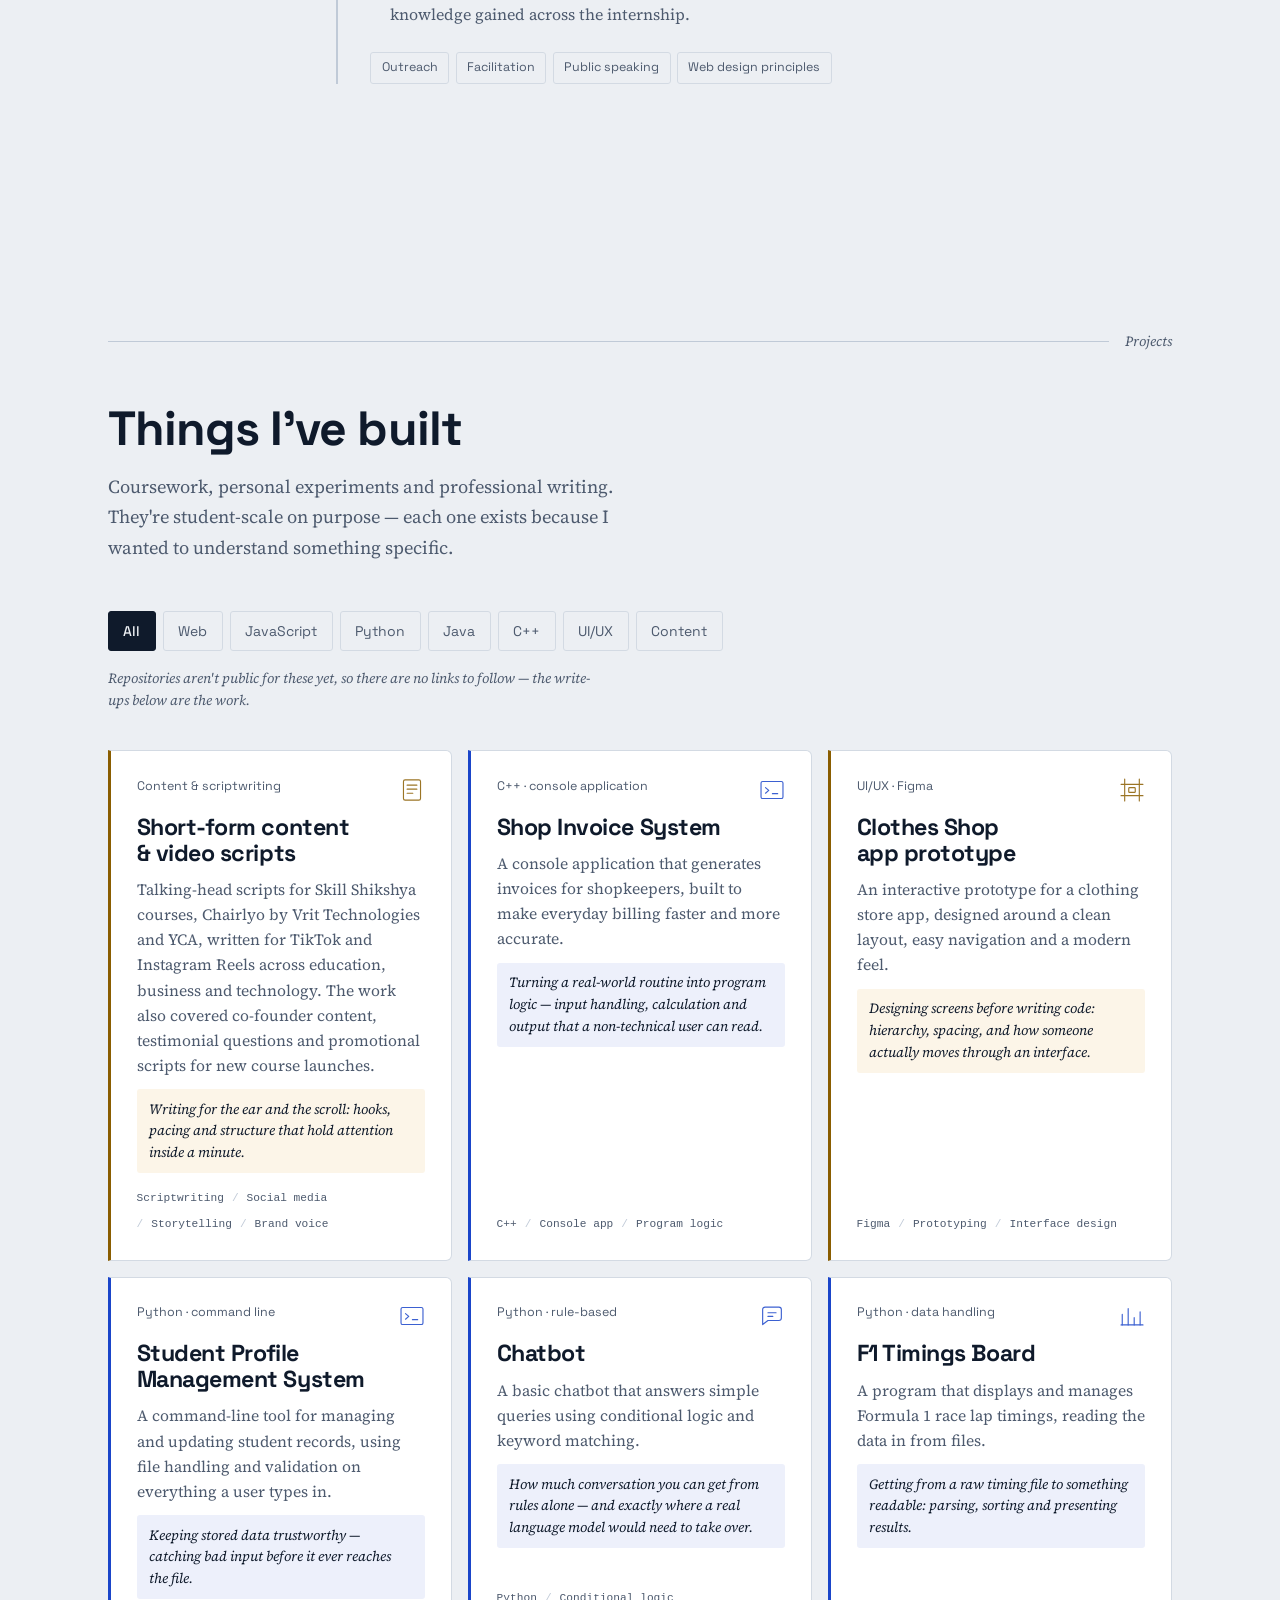
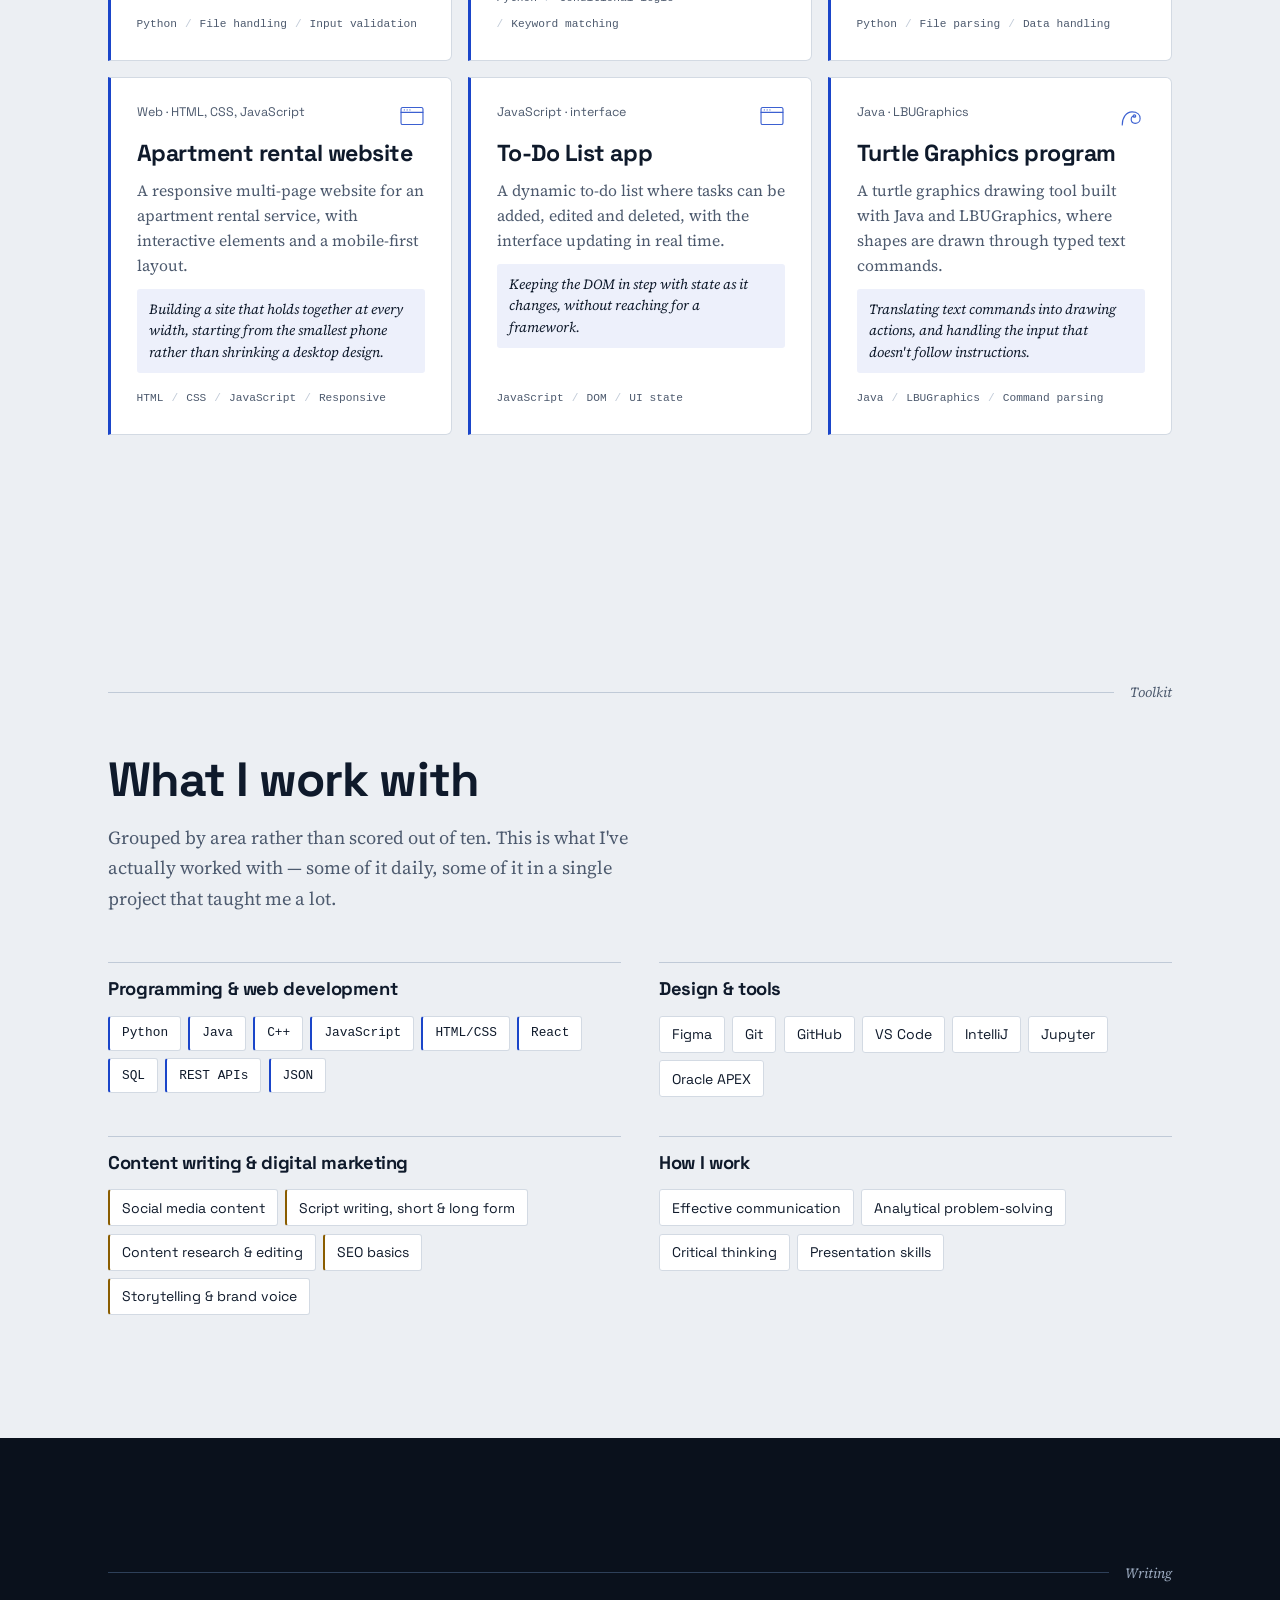
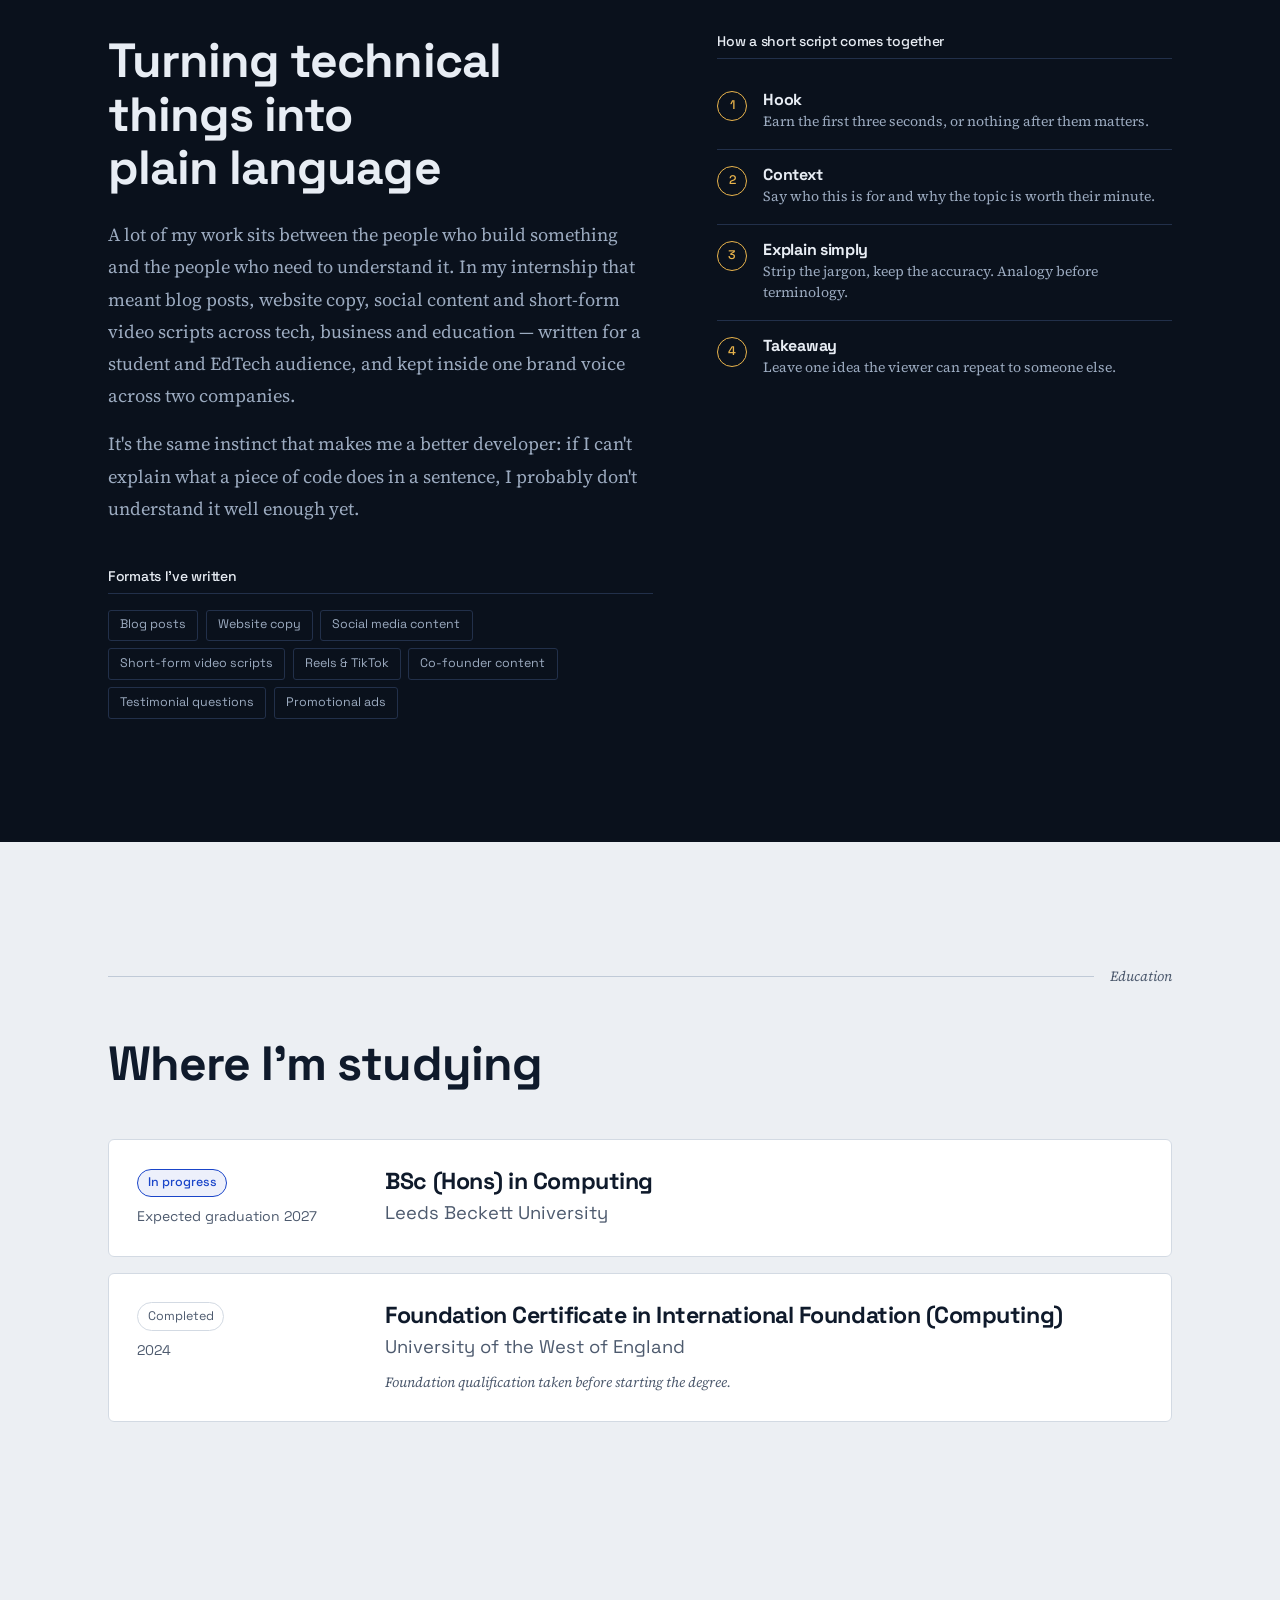
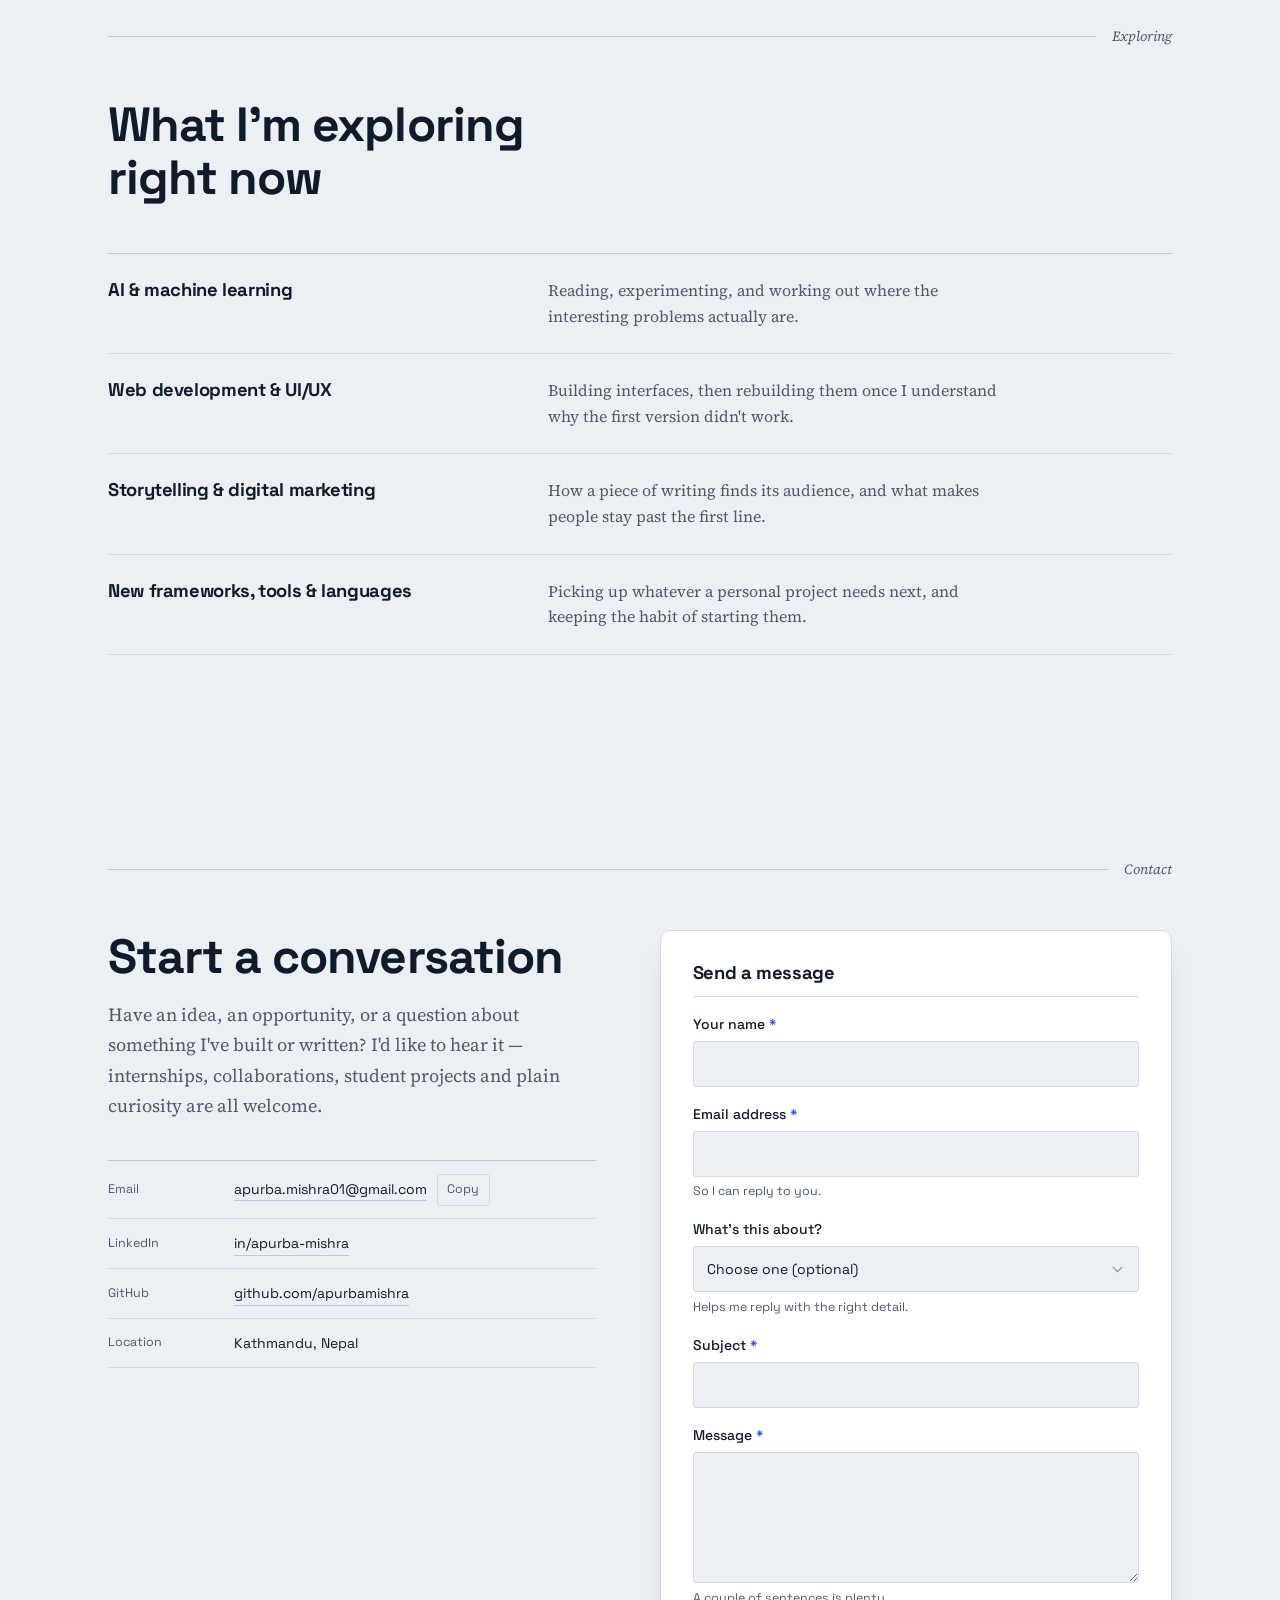
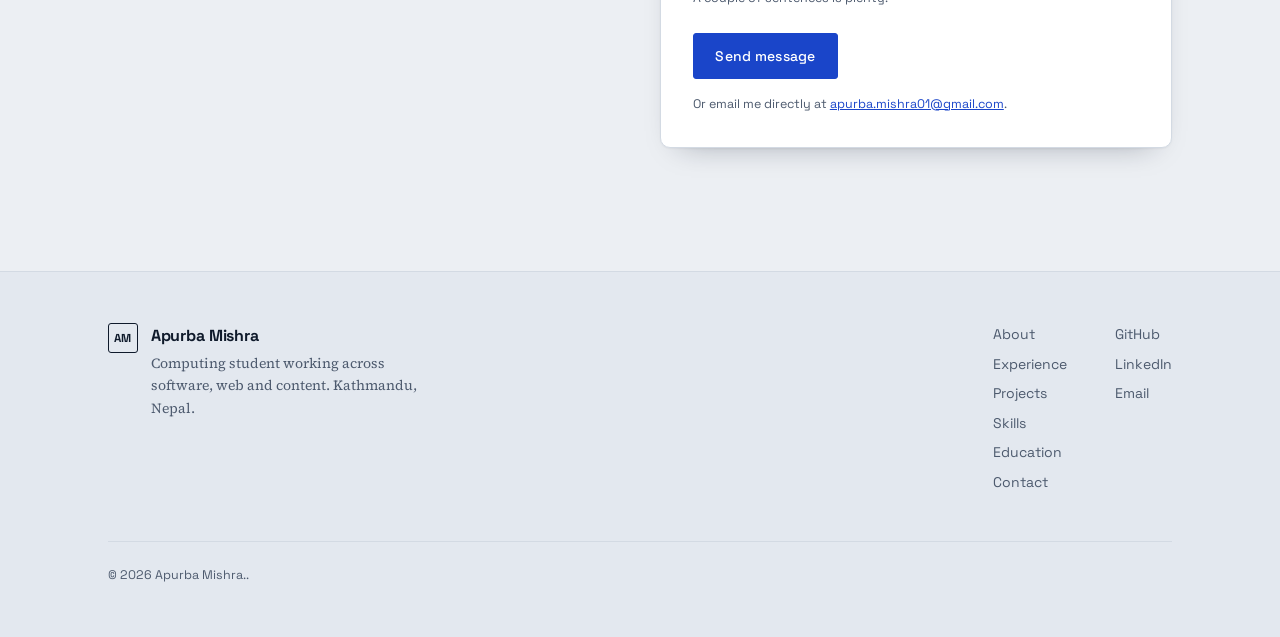
==== commit 6301ef95: "small changes" ====
--- a/index.html
+++ b/index.html
@@ -867,7 +867,7 @@
     </ul>
 
     <p class="footer__meta">
-      <span>&copy; <span id="year">2026</span> Apurba Mishra.</span>
+      <span>&copy; <span id="year">2026</span> Apurba Mishra..</span>
       
     </p>
   </div>
